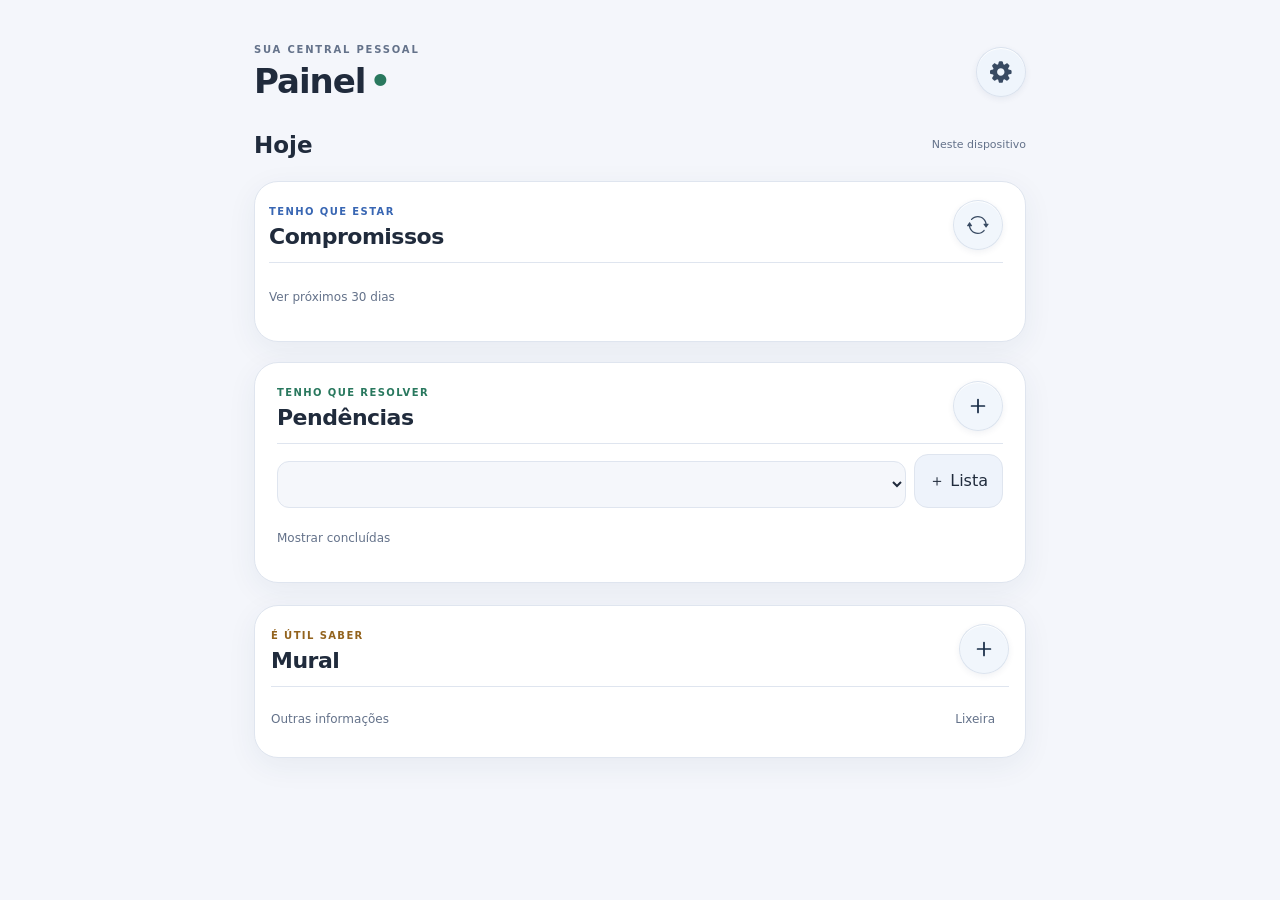
==== index.html @ d3486fe1 "Atualiza versão do Painel para correção de backup" ====
<!doctype html><html lang="pt-BR"><head><meta charset="utf-8"><meta name="viewport" content="width=device-width,initial-scale=1,viewport-fit=cover"><meta name="theme-color" content="#10131d"><meta name="apple-mobile-web-app-capable" content="yes"><link rel="manifest" href="manifest.webmanifest"><link rel="icon" href="icon.svg"><link rel="apple-touch-icon" href="icon-192.png"><link rel="stylesheet" href="style.css?v=1.1.11"><title>Painel</title><style>body.settings-open>header,body.settings-open>main{display:none!important}body.settings-open{overflow:visible!important}#config.settings-page{position:relative!important;z-index:1!important;inset:auto!important;min-height:100dvh!important;width:100%!important;overflow:visible!important;padding:calc(max(20px,env(safe-area-inset-top))) 24px max(36px,env(safe-area-inset-bottom))!important}#config .settings-page__content{width:100%!important;max-width:none!important;margin:0!important}@media(max-width:450px){#config.settings-page{padding-left:16px!important;padding-right:16px!important}}</style></head><body><header><div><small>SUA CENTRAL PESSOAL</small><h1>Painel<span>•</span></h1></div><button id="settings" class="icon-button" aria-label="Configurações"><svg xmlns="http://www.w3.org/2000/svg" xmlns:xlink="http://www.w3.org/1999/xlink" version="1.1" viewBox="0 0 21.3594 20.9609" width="24" height="24" aria-hidden="true"><g><rect height="20.9609" opacity="0" width="21.3594" x="0" y="0"/><path d="M9.53125 20.9609L11.4219 20.9609C11.9609 20.9609 12.3359 20.6484 12.4609 20.1094L12.9766 17.9297C13.3359 17.8047 13.6953 17.6641 14.0156 17.5156L15.9219 18.6953C16.375 18.9844 16.875 18.9375 17.2422 18.5625L18.5703 17.2422C18.9453 16.8672 19 16.3594 18.6953 15.8984L17.5234 14.0078C17.6719 13.6719 17.8125 13.3281 17.9219 12.9844L20.1172 12.4688C20.6562 12.3438 20.9531 11.9688 20.9531 11.4297L20.9531 9.5625C20.9531 9.03125 20.6562 8.66406 20.1172 8.53125L17.9375 8.00781C17.8125 7.63281 17.6641 7.28906 17.5391 6.98438L18.7109 5.0625C19 4.60156 18.9688 4.125 18.5859 3.74219L17.2422 2.41406C16.8594 2.0625 16.3984 1.98438 15.9453 2.27344L14.0156 3.46875C13.7031 3.3125 13.3516 3.17969 12.9766 3.05469L12.4609 0.851562C12.3359 0.3125 11.9609 0 11.4219 0L9.53125 0C8.99219 0 8.61719 0.3125 8.49219 0.851562L7.97656 3.03906C7.61719 3.16406 7.25781 3.29688 6.92969 3.46094L5.00781 2.27344C4.55469 1.98438 4.07812 2.04688 3.71094 2.41406L2.36719 3.74219C1.98438 4.125 1.95312 4.60156 2.24219 5.0625L3.41406 6.98438C3.28906 7.28906 3.14062 7.63281 3.01562 8.00781L0.835938 8.53125C0.304688 8.66406 0 9.03125 0 9.5625L0 11.4297C0 11.9688 0.304688 12.3438 0.835938 12.4688L3.03125 12.9844C3.14062 13.3281 3.28125 13.6719 3.42969 14.0078L2.25781 15.8984C1.95312 16.3594 2.00781 16.8672 2.38281 17.2422L3.71094 18.5625C4.07812 18.9375 4.57812 18.9844 5.03125 18.6953L6.9375 17.5156C7.26562 17.6641 7.61719 17.8047 7.97656 17.9297L8.49219 20.1094C8.61719 20.6484 8.99219 20.9609 9.53125 20.9609ZM10.4766 14.0625C8.5 14.0625 6.89062 12.4531 6.89062 10.4766C6.89062 8.5 8.5 6.89062 10.4766 6.89062C12.4531 6.89062 14.0625 8.5 14.0625 10.4766C14.0625 12.4531 12.4531 14.0625 10.4766 14.0625Z" fill="currentColor" fill-opacity="0.85"/></g></svg></button></header><main><div class="heading"><div><h2>Hoje</h2><p id="date"></p></div><span id="status" role="status">Neste dispositivo</span></div><section class="agenda"><div class="sectionhead"><div><small>TENHO QUE ESTAR</small><h2>Compromissos</h2></div><button id="refresh" class="icon-button" aria-label="Atualizar compromissos"><svg xmlns="http://www.w3.org/2000/svg" xmlns:xlink="http://www.w3.org/1999/xlink" version="1.1" viewBox="0 0 24.861 20.3672" width="24" height="24" aria-hidden="true"><g><rect height="20.3672" opacity="0" width="24.861" x="0" y="0"/><path d="M23.8133 8.76562L19.2664 8.76562C18.6336 8.76562 18.4539 9.20312 18.8133 9.70312L21.032 12.8672C21.3211 13.2891 21.7508 13.2969 22.0477 12.8672L24.2664 9.71094C24.6258 9.20312 24.4539 8.76562 23.8133 8.76562ZM12.2274 1.46094C17.0477 1.46094 20.9461 5.35938 20.9461 10.1797C20.9461 10.5703 21.2742 10.8984 21.6805 10.8984C22.0711 10.8984 22.3914 10.5781 22.3992 10.1875C22.3914 4.55469 17.8445 0 12.2274 0C9.23517 0 6.50079 1.30469 4.63361 3.41406C4.28204 3.79688 4.39923 4.29688 4.71954 4.52344C5.00079 4.73438 5.37579 4.74219 5.72736 4.36719C7.33673 2.5625 9.66486 1.46094 12.2274 1.46094ZM0.641418 11.5859L5.18829 11.5859C5.82111 11.5859 5.99298 11.1484 5.64142 10.6484L3.42267 7.48438C3.13361 7.07031 2.70392 7.0625 2.40704 7.48438L0.188293 10.6406C-0.178895 11.1484 0.000792585 11.5859 0.641418 11.5859ZM12.2274 18.8984C7.40704 18.8984 3.50861 15 3.50861 10.1797C3.50861 9.78125 3.18048 9.45312 2.77423 9.45312C2.38361 9.45312 2.06329 9.77344 2.05548 10.1719C2.06329 15.8047 6.61017 20.3516 12.2274 20.3516C15.2195 20.3516 17.9539 19.0469 19.8211 16.9453C20.1727 16.5547 20.0555 16.0625 19.7352 15.8281C19.4539 15.625 19.0789 15.6094 18.7274 15.9922C17.118 17.7891 14.7899 18.8984 12.2274 18.8984Z" fill="currentColor" fill-opacity="0.85"/></g></svg></button></div><div id="events"></div><p id="agendaage" class="hint"></p><button id="upcoming" class="textbutton">Ver próximos 30 dias</button></section><section class="tasks"><div class="sectionhead"><div><small>TENHO QUE RESOLVER</small><h2>Pendências</h2></div><button id="newtask" class="icon-button" aria-label="Nova pendência"><svg viewBox="0 0 24 24" aria-hidden="true"><path d="M12 5v14M5 12h14" fill="none" stroke="currentColor" stroke-width="1.9" stroke-linecap="round"/></svg></button></div><div class="listbar"><select id="listfilter" aria-label="Lista de pendências"></select><button id="newlist">＋ Lista</button></div><div id="tasks"></div><button id="completed" class="textbutton">Mostrar concluídas</button></section><section class="board"><div class="sectionhead"><div><small>É ÚTIL SABER</small><h2>Mural</h2></div><button id="newnote" class="icon-button" aria-label="Nova informação"><svg viewBox="0 0 24 24" aria-hidden="true"><path d="M12 5v14M5 12h14" fill="none" stroke="currentColor" stroke-width="1.9" stroke-linecap="round"/></svg></button></div><div id="notes"></div><div class="boardfooter"><button id="hidden" class="textbutton">Outras informações</button><button id="trash" class="textbutton">Lixeira</button></div></section></main><dialog id="editor"><form id="form"><div class="dialoghead"><h2 id="formtitle"></h2><button type="button" data-close class="dialog-close" aria-label="Fechar"><svg xmlns="http://www.w3.org/2000/svg" xmlns:xlink="http://www.w3.org/1999/xlink" version="1.1" viewBox="0 0 20.7578 20.3672" width="24" height="24" aria-hidden="true"><g><rect height="20.3672" opacity="0" width="20.7578" x="0" y="0"/><path d="M10.1719 20.3516C15.7891 20.3516 20.3516 15.7969 20.3516 10.1797C20.3516 4.5625 15.7891 0 10.1719 0C4.55469 0 0 4.5625 0 10.1797C0 15.7969 4.55469 20.3516 10.1719 20.3516ZM10.1719 18.8984C5.35156 18.8984 1.45312 15 1.45312 10.1797C1.45312 5.35938 5.35156 1.46094 10.1719 1.46094C14.9922 1.46094 18.8906 5.35938 18.8906 10.1797C18.8906 15 14.9922 18.8984 10.1719 18.8984Z" fill="currentColor" fill-opacity="0.85"/><path d="M7.1875 14.1562L14.1406 7.19531C14.2812 7.0625 14.3594 6.89062 14.3594 6.70312C14.3594 6.3125 14.0469 6.01562 13.6562 6.01562C13.4688 6.01562 13.3047 6.08594 13.1719 6.22656L6.19531 13.1797C6.05469 13.3203 5.98438 13.4766 5.98438 13.6797C5.98438 14.0625 6.28906 14.375 6.67969 14.375C6.88281 14.375 7.04688 14.2969 7.1875 14.1562ZM13.1562 14.1562C13.2891 14.2969 13.4531 14.375 13.6562 14.375C14.0469 14.375 14.3594 14.0625 14.3594 13.6797C14.3594 13.4766 14.2812 13.3203 14.1406 13.1797L7.17188 6.22656C7.03125 6.08594 6.875 6.01562 6.67969 6.01562C6.28906 6.01562 5.98438 6.3125 5.98438 6.70312C5.98438 6.89062 6.05469 7.0625 6.19531 7.19531Z" fill="currentColor" fill-opacity="0.85"/></g></svg></button></div><input type="hidden" name="id"><input type="hidden" name="kind"><label>Título<input name="title" required maxlength="200" placeholder="O que você quer guardar?"></label><label>Descrição opcional<textarea name="description" rows="2" maxlength="4000"></textarea></label><div id="taskfields"><label>Lista<select name="listId"></select></label><label>Prazo real <span>— opcional</span><input name="dueDate" type="date"></label><label>Horário do prazo <span>— opcional</span><input name="dueTime" type="time"></label><label>Avisos prévios (minutos antes, separados por vírgula)<input name="before" placeholder="Ex.: 30, 120"></label><p class="hint">Sem prazo, continua aberta até você resolver. Sem horário, o prazo é apenas uma data.</p></div><div id="notefields"><label>Validade<select name="preset"><option value="today">Hoje</option><option value="tomorrow">Até amanhã</option><option value="week">Esta semana</option><option value="custom">Intervalo personalizado</option><option value="permanent">Permanente</option></select></label><div id="range"><label>Início<input name="starts" type="datetime-local"></label><label>Fim<input name="ends" type="datetime-local"></label></div><label class="inline"><input name="highlight" type="checkbox"> Destaque visual</label><label>Repetir<select name="repeat"><option value="none">Não repetir</option><option value="daily">Todos os dias</option><option value="weekly">Dias da semana</option></select></label><div id="weekdays" class="days"></div><label>Horários de aviso <span>— opcionais</span><input name="times" placeholder="12:00, 15:00, 18:00, 20:00"></label><p class="hint">São oportunidades de ver esta informação. Ignorar não cria obrigação.</p></div><button id="deletetask" type="button" hidden>Descartar pendência</button><p id="formerror" role="alert"></p><button class="primary" type="submit">Salvar</button></form></dialog><section id="config" class="settings-page" hidden aria-hidden="true"><div class="settings-page__content"><div class="settings-page__topbar"><button id="settingsback" class="glass-back" type="button" aria-label="Voltar à tela inicial"><svg viewBox="0 0 12.5938 17.0547" width="13" height="17" aria-hidden="true"><path d="M0 8.52344C0 8.74219 0.0859375 8.92969 0.25 9.09375L8.28125 16.8203C8.42969 16.9609 8.61719 17.0469 8.83594 17.0469C9.27344 17.0469 9.61719 16.7109 9.61719 16.2656C9.61719 16.0469 9.53125 15.8594 9.39062 15.7188L1.90625 8.52344L9.39062 1.32031C9.53125 1.17969 9.61719 0.984375 9.61719 0.773438C9.61719 0.328125 9.27344 0 8.83594 0C8.61719 0 8.42969 0.078125 8.28125 0.226562L0.25 7.95312C0.0859375 8.10938 0 8.29688 0 8.52344Z" fill="currentColor" fill-opacity=".85"/></svg></button><h1>Ajustes</h1></div><h2 class="settings-section-title">Aparência</h2><article class="settings-card settings-card--theme"><div class="settings-row__intro"><span class="settings-icon is-blue"><svg viewBox="0 0 24 24" aria-hidden="true"><path d="M12 3.5a8.5 8.5 0 1 0 0 17h1.1a1.8 1.8 0 0 0 1.7-2.4l-.15-.45a1.8 1.8 0 0 1 1.7-2.4H18A4.5 4.5 0 0 0 18 6.5 8.4 8.4 0 0 0 12 3.5Z" fill="none" stroke="currentColor" stroke-width="1.8"/><circle cx="7.7" cy="11.2" r="1" fill="currentColor"/><circle cx="11.4" cy="7.8" r="1" fill="currentColor"/><circle cx="15.6" cy="9.6" r="1" fill="currentColor"/></svg></span><div><h3>Tema</h3></div></div><div id="themePicker" class="theme-picker" role="radiogroup" aria-label="Tema"><div class="theme-picker__bubble" aria-hidden="true"></div><button type="button" class="theme-option" role="radio" aria-label="Claro" data-theme-choice="light"><svg viewBox="0 0 24 24" aria-hidden="true"><circle cx="12" cy="12" r="7.25" fill="none" stroke="currentColor" stroke-width="2.5"/></svg><span>Claro</span></button><button type="button" class="theme-option" role="radio" aria-label="Sistema" data-theme-choice="system"><svg viewBox="0 0 24 24" aria-hidden="true"><circle cx="12" cy="12" r="7.25" fill="currentColor" opacity=".25"/><path d="M6.6 17.4 17.4 6.6" fill="none" stroke="currentColor" stroke-width="2.5" stroke-linecap="round"/></svg><span>Sistema</span></button><button type="button" class="theme-option" role="radio" aria-label="Escuro" data-theme-choice="dark"><svg viewBox="0 0 24 24" aria-hidden="true"><circle cx="12" cy="12" r="7.25" fill="currentColor"/></svg><span>Escuro</span></button></div></article>
<h2 class="settings-section-title">Sincronização</h2><article class="settings-card"><div class="settings-row__intro"><span class="settings-icon is-cyan"><svg viewBox="0 0 24 24" aria-hidden="true"><path d="M7.5 18.5h9a4 4 0 0 0 .7-7.94A5.65 5.65 0 0 0 6.4 9.5 4.5 4.5 0 0 0 7.5 18.5Z" fill="none" stroke="currentColor" stroke-width="1.9" stroke-linejoin="round"/><path d="M12 9v6m0-6-2.3 2.3M12 9l2.3 2.3" fill="none" stroke="currentColor" stroke-width="1.9" stroke-linecap="round" stroke-linejoin="round"/></svg></span><div><h3>Conta e dados</h3><p id="connection">Não configurado: dados apenas neste dispositivo.</p></div></div><div class="settings-fields"><label>URL do projeto Supabase<input id="server" type="url" placeholder="https://seu-projeto.supabase.co"></label><label>E-mail<input id="email" type="email" autocomplete="email"></label><label>Senha<input id="password" type="password" autocomplete="current-password"></label><button id="login" class="primary">Entrar</button><button id="logout" class="secondary-action">Sair</button></div></article><article class="settings-card settings-card--group"><button id="connectgoogle" class="settings-row" type="button"><span class="settings-icon is-blue"><svg viewBox="0 0 24 24" aria-hidden="true"><rect x="4" y="5.5" width="16" height="14" rx="3" fill="none" stroke="currentColor" stroke-width="1.9"/><path d="M8 3.8v3.4M16 3.8v3.4M4 10h16" fill="none" stroke="currentColor" stroke-width="1.9" stroke-linecap="round"/></svg></span><span class="settings-row__body"><strong>Google Agenda</strong><small id="googleaccounts">Nenhuma conta conectada.</small></span><span class="settings-chevron">›</span></button><button id="push" class="settings-row" type="button"><span class="settings-icon is-gold"><svg viewBox="0 0 24 24" aria-hidden="true"><path d="M18 16.5H6l1.35-1.9V10a4.65 4.65 0 0 1 9.3 0v4.6L18 16.5Z" fill="none" stroke="currentColor" stroke-width="1.9" stroke-linejoin="round"/><path d="M10 19a2.2 2.2 0 0 0 4 0" fill="none" stroke="currentColor" stroke-width="1.9" stroke-linecap="round"/></svg></span><span class="settings-row__body"><strong>Notificações</strong><small>Avisos neste dispositivo</small></span><span class="settings-chevron">›</span></button><button id="disablepush" class="settings-row settings-row--subtle" type="button"><span class="settings-row__spacer"></span><span class="settings-row__body"><strong>Desativar notificações</strong><small>Remove os avisos deste dispositivo</small></span><span class="settings-chevron">›</span></button></article>
<h2 class="settings-section-title">Dados e atualização</h2><article class="settings-card settings-card--update"><div class="settings-row__intro"><span class="settings-icon is-green"><svg viewBox="0 0 24 24" aria-hidden="true"><path d="M18.4 8.3A7 7 0 0 0 6 7.1M5.6 5.2v3.4H9M5.6 15.7A7 7 0 0 0 18 16.9m.4 1.9v-3.4H15" fill="none" stroke="currentColor" stroke-width="2" stroke-linecap="round" stroke-linejoin="round"/></svg></span><div><h3>Atualizar aplicativo</h3><p>Busca a versão mais recente sem apagar seus dados.</p></div></div><button id="forceupdate" class="update-now" type="button"><svg viewBox="0 0 24 24" aria-hidden="true"><path d="M18.4 8.3A7 7 0 0 0 6 7.1M5.6 5.2v3.4H9M5.6 15.7A7 7 0 0 0 18 16.9m.4 1.9v-3.4H15" fill="none" stroke="currentColor" stroke-width="2" stroke-linecap="round" stroke-linejoin="round"/></svg><span>Buscar agora</span></button></article><article class="settings-card settings-card--group"><button id="export" class="settings-row" type="button"><span class="settings-icon is-purple"><svg viewBox="0 0 24 24" aria-hidden="true"><path d="M6.5 10.5v7a3 3 0 0 0 3 3h5a3 3 0 0 0 3-3v-7M12 3.5v11m0-11L8.7 6.8M12 3.5l3.3 3.3" fill="none" stroke="currentColor" stroke-width="1.9" stroke-linecap="round" stroke-linejoin="round"/></svg></span><span class="settings-row__body"><strong>Exportar dados</strong><small>Cria um backup JSON dos seus dados</small></span><span class="settings-chevron">›</span></button><label class="settings-row settings-row--label"><span class="settings-icon is-purple"><svg viewBox="0 0 24 24" aria-hidden="true"><path d="M6.5 13.5v4a3 3 0 0 0 3 3h5a3 3 0 0 0 3-3v-4M12 3.5v11m0 0 3.3-3.3M12 14.5l-3.3-3.3" fill="none" stroke="currentColor" stroke-width="1.9" stroke-linecap="round" stroke-linejoin="round"/></svg></span><span class="settings-row__body"><strong>Importar dados</strong><small>Restaura um backup do Painel</small></span><span class="settings-chevron">›</span><input id="import" type="file" accept="application/json,.json"></label></article>
<h2 class="settings-section-title">Dados fictícios</h2><article class="settings-card settings-card--demo"><div class="settings-row__intro"><span class="settings-icon is-pink"><svg viewBox="0 0 24 24" aria-hidden="true"><path d="m12 3 1.25 4.75L18 9l-4.75 1.25L12 15l-1.25-4.75L6 9l4.75-1.25L12 3Zm6.2 11.5.7 2.7 2.7.7-2.7.7-.7 2.7-.7-2.7-2.7-.7 2.7-.7.7-2.7Z" fill="currentColor"/></svg></span><div><h3>Exemplos visuais</h3><p>Não geram notificações, não são sincronizados nem alteram seus dados reais.</p></div></div><div class="settings-demo-actions"><button id="adddemo" type="button">Adicionar exemplos</button><button id="removedemo" type="button">Remover exemplos</button></div></article><p id="configmessage" role="status" class="settings-message"></p></div></section><dialog id="collection"><div class="dialoghead"><h2 id="collectiontitle"></h2><button data-close class="dialog-close" aria-label="Fechar"><svg xmlns="http://www.w3.org/2000/svg" xmlns:xlink="http://www.w3.org/1999/xlink" version="1.1" viewBox="0 0 20.7578 20.3672" width="24" height="24" aria-hidden="true"><g><rect height="20.3672" opacity="0" width="20.7578" x="0" y="0"/><path d="M10.1719 20.3516C15.7891 20.3516 20.3516 15.7969 20.3516 10.1797C20.3516 4.5625 15.7891 0 10.1719 0C4.55469 0 0 4.5625 0 10.1797C0 15.7969 4.55469 20.3516 10.1719 20.3516ZM10.1719 18.8984C5.35156 18.8984 1.45312 15 1.45312 10.1797C1.45312 5.35938 5.35156 1.46094 10.1719 1.46094C14.9922 1.46094 18.8906 5.35938 18.8906 10.1797C18.8906 15 14.9922 18.8984 10.1719 18.8984Z" fill="currentColor" fill-opacity="0.85"/><path d="M7.1875 14.1562L14.1406 7.19531C14.2812 7.0625 14.3594 6.89062 14.3594 6.70312C14.3594 6.3125 14.0469 6.01562 13.6562 6.01562C13.4688 6.01562 13.3047 6.08594 13.1719 6.22656L6.19531 13.1797C6.05469 13.3203 5.98438 13.4766 5.98438 13.6797C5.98438 14.0625 6.28906 14.375 6.67969 14.375C6.88281 14.375 7.04688 14.2969 7.1875 14.1562ZM13.1562 14.1562C13.2891 14.2969 13.4531 14.375 13.6562 14.375C14.0469 14.375 14.3594 14.0625 14.3594 13.6797C14.3594 13.4766 14.2812 13.3203 14.1406 13.1797L7.17188 6.22656C7.03125 6.08594 6.875 6.01562 6.67969 6.01562C6.28906 6.01562 5.98438 6.3125 5.98438 6.70312C5.98438 6.89062 6.05469 7.0625 6.19531 7.19531Z" fill="currentColor" fill-opacity="0.85"/></g></svg></button></div><div id="collectionitems"></div></dialog><div id="toast" role="status"></div><script type="module" src="app.js?v=1.1.11"></script></body></html>
---- style.css ----
:root{color-scheme:dark;--bg:#10131d;--panel:#191e2b;--text:#eef1f8;--muted:#9aa6bd;--blue:#8eb6ff;--green:#96d9bd;--gold:#e9c689}*{box-sizing:border-box}body{margin:0;background:radial-gradient(ellipse at 100% 0,#1d2a44 0,transparent 50%),var(--bg);color:var(--text);font:16px system-ui,-apple-system,sans-serif;min-height:100vh}header,main{max-width:820px;margin:auto;padding:24px}header{display:flex;justify-content:space-between;align-items:center;padding-top:max(24px,env(safe-area-inset-top))}h1{font-size:34px;letter-spacing:-1px;margin:4px 0}h1 span{color:var(--green);margin-left:4px}h2{font-size:23px;margin:5px 0}h3{margin-top:26px}small{font-size:10px;letter-spacing:1.8px;font-weight:650;color:var(--muted)}p{line-height:1.5}button,input,select,textarea{font:inherit}button{border:1px solid #ffffff18;background:#ffffff08;color:inherit;border-radius:14px;padding:10px 14px;cursor:pointer;min-height:44px}button:disabled{opacity:.45;cursor:default}button:hover{background:#ffffff12}button:focus-visible,input:focus-visible,select:focus-visible,textarea:focus-visible{outline:2px solid var(--blue);outline-offset:3px}.heading,.sectionhead,.dialoghead{display:flex;align-items:center;justify-content:space-between;gap:12px}.heading{margin-bottom:28px}.heading p{margin:4px 0;color:var(--muted);font-size:14px}#status{font-size:11px;color:var(--muted);max-width:140px;text-align:right}section{margin-bottom:36px}.sectionhead{margin-bottom:15px}.agenda{border-left:2px solid var(--blue);padding-left:18px}.agenda small{color:var(--blue)}.event{display:grid;grid-template-columns:60px 1fr;gap:14px;padding:14px 0;border-bottom:1px solid #ffffff0b}.event time{color:var(--blue);font-weight:650}.event p,.task p{margin:4px 0;color:var(--muted);font-size:12px}.empty{color:var(--muted);padding:18px 0;font-size:14px}.empty strong{color:var(--text);display:block;font-weight:500;margin-bottom:5px}.tasks small{color:var(--green)}.listbar{display:flex;gap:8px;margin-bottom:8px}.listbar select{flex:1}.task{display:flex;align-items:flex-start;gap:12px;padding:14px 0;border-bottom:1px solid #ffffff0b}.task .check{border:1px solid var(--green);border-radius:50%;min-width:26px;min-height:26px;width:26px;height:26px;padding:0;margin-top:2px}.task .content{flex:1}.task.done .title{text-decoration:line-through;color:var(--muted)}.edit{padding:4px 10px;border:0;color:var(--muted)}.board{background:linear-gradient(135deg,#222738,#1a2130);border:1px solid #ffffff12;border-radius:24px;padding:20px}.board small{color:var(--gold)}.note{border-bottom:1px solid #ffffff12;padding:17px 0}.note:last-child{border:0}.note h3{font-size:17px;font-weight:550;margin:0 0 7px}.note p{font-size:14px;color:#bbc4d6;margin:0;white-space:pre-wrap}.note.highlight{border-left:3px solid var(--gold);padding-left:12px}.actions{display:flex;flex-wrap:wrap;gap:5px;margin-top:10px}.actions button{font-size:12px;padding:6px 9px;min-height:36px;color:var(--muted)}.boardfooter{display:flex;justify-content:space-between;gap:10px}.textbutton{border:0;background:none;font-size:12px;color:var(--muted);padding-left:0}footer{text-align:center;font-size:12px;color:var(--muted);padding:12px 0 max(28px,env(safe-area-inset-bottom))}dialog{background:var(--panel);color:var(--text);border:1px solid #ffffff20;border-radius:24px;width:calc(100% - 24px);max-width:500px;max-height:90dvh;padding:22px;overflow:auto}dialog::backdrop{background:#050813cc;backdrop-filter:blur(5px)}label{display:block;font-size:13px;color:var(--muted);margin:17px 0 9px}label span{font-size:11px}input,select,textarea{display:block;width:100%;margin-top:7px;border:1px solid #ffffff20;border-radius:12px;background:#101521;color:var(--text);padding:12px;min-height:44px;font-size:16px}textarea{resize:vertical}.inline{display:flex;align-items:center;gap:10px}.inline input{width:20px;min-height:20px;margin:0}.hint{font-size:12px;color:var(--muted)}.primary{background:#9cbcff;color:#10203b;font-weight:650;width:100%;margin-top:14px}.days{display:flex;gap:6px;flex-wrap:wrap}.days label{margin:0;display:flex;align-items:center;gap:3px}.days input{width:18px;min-height:18px}.days span{font-size:12px}#toast{position:fixed;bottom:max(25px,env(safe-area-inset-bottom));left:50%;transform:translateX(-50%);background:#dce6ff;color:#132342;padding:12px 20px;border-radius:16px;display:none;max-width:90%;z-index:5}#formerror{color:#ffc8ba;font-size:13px}[hidden]{display:none!important}@media(min-width:700px){main{padding-top:5px}.board{padding:26px}header{padding-top:38px}}
/* Cartões delimitados e temas. */
:root,[data-theme=light]{color-scheme:light;--bg:#f4f6fb;--panel:#ffffff;--text:#202b3c;--muted:#64728a;--blue:#3866b3;--green:#29785e;--gold:#93631d;--line:#dfe5ef;--control:#f5f7fb;--soft:#eef3fb;--shadow:0 8px 30px #263b6010}
[data-theme=dark]{color-scheme:dark;--bg:#10131d;--panel:#191e2b;--text:#eef1f8;--muted:#9aa6bd;--blue:#8eb6ff;--green:#96d9bd;--gold:#e9c689;--line:#ffffff18;--control:#111725;--soft:#ffffff06;--shadow:0 8px 30px #00000020}
body{background:var(--bg);color:var(--text)}header{padding-bottom:16px}main{padding-top:8px}.heading{margin-bottom:22px}section,.agenda,.board{border:1px solid var(--line);border-radius:24px;background:var(--panel);padding:22px;margin-bottom:20px;box-shadow:var(--shadow)}.sectionhead{align-items:flex-start;margin-bottom:18px}.sectionhead h2{font-size:22px;letter-spacing:-.5px}.sectionhead small{letter-spacing:1.4px;font-size:10px}.agenda{border-left:1px solid var(--line)}.agenda .sectionhead,.tasks .sectionhead,.board .sectionhead{padding-bottom:16px;border-bottom:1px solid var(--line)}button{background:var(--soft);border-color:var(--line);color:var(--text)}button:hover{background:var(--control)}input,select,textarea{background:var(--control);color:var(--text);border-color:var(--line)}.event{border-bottom-color:var(--line);padding:16px 0}.event:last-child{border-bottom:0}.event time{background:var(--soft);border-radius:10px;padding:7px 5px;font-size:13px;height:fit-content;text-align:center}.task{border-bottom-color:var(--line);padding:16px 0}.task:last-child{border-bottom:0}.task .check{background:transparent}.task.done .check{background:var(--green);color:var(--panel)}.note{padding:17px 15px;background:var(--soft);border:1px solid var(--line);border-radius:16px;margin:12px 0}.note:last-child{border:1px solid var(--line)}.note.highlight{border-left:3px solid var(--gold);padding-left:13px}.note p{color:var(--muted)}.note h3{line-height:1.5}.textbutton{background:transparent;border:0;color:var(--muted)}.edit{background:transparent;border:0;color:var(--muted)}dialog{background:var(--panel);border-color:var(--line);box-shadow:var(--shadow)}dialog::backdrop{background:#1b253e66}.primary{background:var(--blue);color:#fff}.primary:hover{background:var(--blue);filter:brightness(1.08)}#formerror{color:#b54532}[data-theme=dark] #formerror{color:#ffc8ba}.demo-tag{display:inline-block;margin-left:8px;border-radius:6px;padding:2px 6px;font-size:10px;line-height:1.4;color:var(--muted);background:var(--control);border:1px solid var(--line);font-weight:400;vertical-align:middle}.task .check:disabled{opacity:.65;cursor:default}.empty{padding:12px 0;line-height:1.7}#adddemo,#removedemo{margin:4px 3px 4px 0}#status{line-height:1.5}footer{line-height:1.5}@media(max-width:450px){header,main{padding-left:16px;padding-right:16px}section,.agenda,.board{padding:18px;border-radius:21px}.sectionhead{gap:8px}.sectionhead button{padding:9px 11px;font-size:13px}.sectionhead h2{font-size:21px}.sectionhead small{font-size:9px;letter-spacing:1.1px}.heading h2{font-size:25px}.event{grid-template-columns:58px 1fr;gap:12px}}

/* Seletor de tema: uma escolha por vez, com a bolha seguindo o toque. */
.theme-picker{--theme-index:0;position:relative;display:grid;grid-template-columns:repeat(3,minmax(0,1fr));width:100%;min-height:64px;margin:10px 0 24px;padding:4px;border:1px solid var(--line);border-radius:999px;background:var(--control);overflow:hidden;touch-action:pan-y;user-select:none;-webkit-user-select:none}
.theme-picker__bubble{position:absolute;z-index:0;top:4px;bottom:4px;left:4px;width:calc((100% - 8px)/3);border:2px solid #77b9f4;border-radius:999px;background:#e2f1ff;box-shadow:0 3px 12px #3879b238;transform:translateX(calc(var(--theme-index) * 100%));transition:transform .24s cubic-bezier(.2,.8,.2,1),background .2s,border-color .2s}
.theme-option{position:relative;z-index:1;display:flex;align-items:center;justify-content:center;gap:8px;min-width:0;min-height:54px;padding:8px 5px;border:0;border-radius:999px;background:transparent;color:#8b8e95;font-size:16px;font-weight:700;line-height:1;white-space:nowrap;transition:color .18s,background .18s}
.theme-option:hover{background:transparent}.theme-option.is-active{color:#1684ef}.theme-option svg{width:25px;height:25px;flex:none}.theme-option:focus-visible{outline:2px solid var(--blue);outline-offset:-4px}
[data-theme=dark] .theme-picker__bubble{background:#203f63;border-color:#6aaef1;box-shadow:0 3px 14px #0008}[data-theme=dark] .theme-option{color:#a8adba}[data-theme=dark] .theme-option.is-active{color:#79baff}
@media(max-width:420px){.theme-option{gap:5px;font-size:14px}.theme-option svg{width:22px;height:22px}}

/* Ajustes como página própria, não como janela. */
.settings-page{position:fixed;z-index:20;inset:0;overflow-y:auto;background:var(--bg);color:var(--text);padding:calc(max(20px,env(safe-area-inset-top))) 24px max(36px,env(safe-area-inset-bottom));-webkit-overflow-scrolling:touch}
.settings-page__content{width:min(100%,720px);margin:0 auto}.settings-page__topbar{display:flex;align-items:center;gap:16px;min-height:50px;margin-bottom:12px}.settings-page__topbar h1{margin:0;font-size:28px;letter-spacing:-.7px}.settings-page .hint:first-of-type{margin-top:0}.settings-open{overflow:hidden}
.glass-back{display:grid;place-items:center;flex:0 0 50px;width:50px;height:50px;min-height:50px;padding:0;border-radius:50%;color:var(--text);border:1px solid rgba(42,55,76,.12);background:rgba(255,255,255,.52);box-shadow:0 5px 16px rgba(31,45,68,.10),inset 0 1px 0 rgba(255,255,255,.72);backdrop-filter:blur(12px) saturate(140%);-webkit-backdrop-filter:blur(12px) saturate(140%)}
.glass-back:hover{background:rgba(255,255,255,.72)}.glass-back svg{display:block;width:13px;height:17px}.glass-back:focus-visible{outline:2px solid var(--blue);outline-offset:3px}
[data-theme=dark] .glass-back{border-color:rgba(255,255,255,.10);background:rgba(255,255,255,.07);box-shadow:0 6px 17px rgba(0,0,0,.22),inset 0 1px 0 rgba(255,255,255,.07)}[data-theme=dark] .glass-back:hover{background:rgba(255,255,255,.12)}
@media(max-width:450px){.settings-page{padding-left:16px;padding-right:16px}.settings-page__topbar h1{font-size:27px}}

/* Cartões de ajustes — linguagem visual do Mente Beta. */
.settings-page{background:linear-gradient(145deg,#f8f9fc 0%,#f0f1f7 55%,#fafbfe 100%)}.settings-page__content{width:min(100%,640px)}.settings-version{margin:0 12px 10px;color:#73747b;font-size:14px}.settings-section-title{margin:34px 12px 13px;font-size:29px;line-height:1.1;letter-spacing:-.8px;color:#73747b}.settings-card{overflow:hidden;margin:0;border:1px solid rgba(255,255,255,.92);border-radius:34px;background:linear-gradient(135deg,rgba(255,255,255,.88),rgba(247,247,252,.78));box-shadow:0 18px 35px rgba(77,87,122,.09),inset 0 1px 0 rgba(255,255,255,.9);backdrop-filter:blur(18px);-webkit-backdrop-filter:blur(18px)}.settings-card--theme,.settings-card--demo{padding:23px}.settings-row__intro{display:flex;align-items:center;gap:18px;min-width:0}.settings-row__intro h3,.settings-row__body strong{margin:0;color:#111116;font-size:25px;line-height:1.12;letter-spacing:-.55px}.settings-row__intro p,.settings-row__body small{display:block;margin:5px 0 0;color:#74757d;font-size:16px;font-weight:600;line-height:1.36}.settings-icon{display:grid;place-items:center;flex:0 0 56px;width:56px;height:56px;border-radius:18px;background:radial-gradient(circle at 50% 35%,color-mix(in srgb,currentColor 16%,transparent),transparent 67%);filter:drop-shadow(0 7px 9px color-mix(in srgb,currentColor 19%,transparent))}.settings-icon svg{width:37px;height:37px}.settings-icon.is-blue{color:#3c88f4}.settings-icon.is-cyan{color:#1cc6df}.settings-icon.is-gold{color:#e0a939}.settings-icon.is-green{color:#50cf78}.settings-icon.is-purple{color:#8671db}.settings-icon.is-pink{color:#e17cad}.settings-card--theme .theme-picker{margin:22px 0 0}.settings-fields{padding:0 23px 23px}.settings-fields label{color:#6f7078;font-weight:650}.settings-fields input{background:rgba(255,255,255,.56);border-color:rgba(114,116,128,.15)}.secondary-action{margin-top:9px;background:rgba(255,255,255,.48)}.settings-card--group+.settings-section-title{margin-top:34px}.settings-row{position:relative;display:flex;align-items:center;width:100%;min-height:112px;gap:18px;padding:22px 21px;border:0;border-radius:0;background:transparent;text-align:left}.settings-row:hover{background:rgba(255,255,255,.34)}.settings-row+.settings-row{border-top:2px solid rgba(120,121,132,.18)}.settings-row__body{min-width:0;flex:1}.settings-row__body strong{display:block}.settings-chevron{margin-left:auto;color:#98999f;font-size:46px;font-weight:300;line-height:.5}.settings-row--subtle{min-height:90px}.settings-row__spacer{width:56px;flex:0 0 56px}.settings-row--label{cursor:pointer}.settings-row--label input{position:absolute;width:1px;height:1px;opacity:0;pointer-events:none}.settings-card--update{display:grid;grid-template-columns:minmax(0,1fr) auto;align-items:center;gap:17px;padding:25px 23px}.settings-card--update .settings-row__intro{align-items:flex-start}.update-now{display:flex;align-items:center;justify-content:center;gap:9px;min-height:58px;padding:10px 21px;border:1px solid rgba(255,255,255,.94);border-radius:999px;background:rgba(255,255,255,.77);box-shadow:0 7px 16px rgba(68,78,113,.09),inset 0 1px 0 #fff;color:#141419;font-size:17px;font-weight:750;white-space:nowrap}.update-now svg{width:27px;height:27px;color:#50cf78}.settings-demo-actions{display:flex;flex-wrap:wrap;gap:9px;margin-top:20px}.settings-demo-actions button{background:rgba(255,255,255,.63)}.settings-message{min-height:1.2em;margin:18px 12px;color:#8f3a30;font-size:14px}
[data-theme=dark] .settings-page{background:linear-gradient(145deg,#10141f,#111622 60%,#131823)}[data-theme=dark] .settings-version,[data-theme=dark] .settings-section-title{color:#a5a8b2}[data-theme=dark] .settings-card{border-color:rgba(255,255,255,.09);background:linear-gradient(135deg,rgba(32,38,53,.9),rgba(22,27,39,.85));box-shadow:0 18px 35px rgba(0,0,0,.2),inset 0 1px 0 rgba(255,255,255,.05)}[data-theme=dark] .settings-row__intro h3,[data-theme=dark] .settings-row__body strong{color:#f2f4fa}[data-theme=dark] .settings-row__intro p,[data-theme=dark] .settings-row__body small{color:#a4a9b7}[data-theme=dark] .settings-fields input{background:rgba(9,12,20,.5);border-color:rgba(255,255,255,.10)}[data-theme=dark] .secondary-action,[data-theme=dark] .update-now{border-color:rgba(255,255,255,.10);background:rgba(255,255,255,.055);color:#f1f3f8;box-shadow:0 7px 16px rgba(0,0,0,.18),inset 0 1px 0 rgba(255,255,255,.04)}[data-theme=dark] .settings-row:hover{background:rgba(255,255,255,.035)}[data-theme=dark] .settings-row+.settings-row{border-color:rgba(255,255,255,.095)}[data-theme=dark] .settings-demo-actions button{background:rgba(255,255,255,.055)}
@media(max-width:520px){.settings-section-title{font-size:27px;margin-left:8px}.settings-row__intro h3,.settings-row__body strong{font-size:22px}.settings-row__intro p,.settings-row__body small{font-size:15px}.settings-card{border-radius:29px}.settings-card--update{grid-template-columns:1fr;padding:22px}.update-now{width:100%}.settings-row{min-height:99px;padding:20px 17px;gap:12px}.settings-icon,.settings-row__spacer{flex-basis:48px;width:48px;height:48px}.settings-icon svg{width:33px;height:33px}.settings-chevron{font-size:39px}.settings-row--subtle{min-height:82px}.settings-card--theme,.settings-card--demo{padding:20px}}

/* Ajustes é uma tela do aplicativo: sem moldura flutuante ou largura máxima. */
.settings-open>header,.settings-open>main{display:none}.settings-open{overflow:visible}.settings-page{position:relative;z-index:1;inset:auto;min-height:100dvh;width:100%;overflow:visible;padding:calc(max(20px,env(safe-area-inset-top))) 24px max(36px,env(safe-area-inset-bottom))}.settings-page__content{width:100%;max-width:none;margin:0}
@media(max-width:450px){.settings-page{padding-left:16px;padding-right:16px}}

/* Ajustes: sistema visual compartilhado com o Mente Beta. */
.settings-page{--settings-bg:#f5f5f7;--settings-surface:#fff;--settings-surface-2:#f2f2f7;--settings-text:#111114;--settings-secondary:#6e6e73;--settings-tertiary:#8e8e93;--settings-separator:rgba(60,60,67,.14);--settings-shadow:0 10px 30px rgba(0,0,0,.07);--settings-thin-shadow:0 2px 12px rgba(0,0,0,.05);background:var(--settings-bg);color:var(--settings-text);padding:calc(18px + env(safe-area-inset-top)) 16px calc(44px + env(safe-area-inset-bottom));font-family:-apple-system,BlinkMacSystemFont,"SF Pro Text","Segoe UI",sans-serif}
[data-theme=dark] .settings-page{--settings-bg:#000;--settings-surface:#1c1c1e;--settings-surface-2:#2c2c2e;--settings-text:#f5f5f7;--settings-secondary:#aeaeb2;--settings-tertiary:#8e8e93;--settings-separator:rgba(84,84,88,.55);--settings-shadow:0 10px 30px rgba(0,0,0,.28);--settings-thin-shadow:0 2px 12px rgba(0,0,0,.24);background:var(--settings-bg)}
.settings-page__topbar{align-items:flex-start;gap:12px;min-height:50px;margin:0 2px 26px}.settings-page__topbar h1{margin:0;color:var(--settings-text);font-size:32px;line-height:1.02;letter-spacing:-.032em;font-weight:800}.settings-version{margin:5px 2px 0;color:var(--settings-secondary);font-size:13px;font-weight:650;letter-spacing:.01em}.glass-back{flex:0 0 50px;width:50px;height:50px;margin:0;border:1px solid rgba(60,60,67,.12);background:rgba(255,255,255,.72);box-shadow:0 2px 12px rgba(0,0,0,.05),inset 0 1px 0 rgba(255,255,255,.75);color:var(--settings-text);backdrop-filter:blur(18px);-webkit-backdrop-filter:blur(18px)}
[data-theme=dark] .glass-back{border-color:rgba(255,255,255,.10);background:rgba(44,44,46,.72);box-shadow:0 2px 12px rgba(0,0,0,.24),inset 0 1px 0 rgba(255,255,255,.04)}
.settings-section-title{margin:24px 4px 8px;color:var(--settings-secondary);font-size:14px;line-height:1.2;letter-spacing:0;font-weight:700}.settings-card{margin:0 0 24px;border:0;border-radius:22px;background:var(--settings-surface);box-shadow:var(--settings-shadow);backdrop-filter:none;-webkit-backdrop-filter:none}.settings-card--group{box-shadow:var(--settings-thin-shadow)}.settings-card--theme,.settings-card--demo{padding:15px}
.settings-row__intro{gap:10px;align-items:center}.settings-row__intro h3,.settings-row__body strong{color:var(--settings-text);font-size:15px;line-height:1.2;letter-spacing:0;font-weight:700}.settings-row__intro p,.settings-row__body small{margin-top:3px;color:var(--settings-secondary);font-size:11.5px;line-height:1.35;font-weight:400}.settings-icon{display:grid;place-items:center;flex:0 0 34px;width:34px;height:34px;border-radius:0;background:none;filter:none}.settings-icon svg{width:22px;height:22px}
.settings-card--theme .theme-picker{margin:11px 0 0}.theme-picker{min-height:44px;padding:2px;border-radius:11px;background:var(--settings-surface-2);box-shadow:none}.theme-picker__bubble{top:2px;bottom:2px;left:2px;width:calc((100% - 4px)/3);border-radius:9px}.theme-option{min-height:40px;padding:8px 6px;font-size:12px;font-weight:700}.theme-option svg{width:20px;height:20px}
.settings-fields{padding:0 15px 15px}.settings-fields label{font-size:12px;color:var(--settings-secondary)}.settings-fields input{min-height:42px;background:var(--settings-surface-2);border-color:var(--settings-separator)}
.settings-row{display:grid;grid-template-columns:34px minmax(0,1fr) 18px;gap:10px;align-items:center;min-height:0;padding:13px 14px}.settings-row+.settings-row{border-top:1px solid var(--settings-separator)}.settings-row:hover{background:transparent}.settings-row__spacer{width:34px;height:1px;flex:0 0 34px}.settings-chevron{margin:0;color:var(--settings-tertiary);font-size:24px;font-weight:300;line-height:1}.settings-row--subtle{min-height:0}
.settings-card--update{display:grid;grid-template-columns:minmax(0,1fr) auto;align-items:center;gap:12px;padding:15px}.settings-card--update .settings-row__intro{align-items:center}.update-now{min-height:44px;padding:8px 14px;gap:7px;border:0;border-radius:999px;background:var(--settings-surface-2);box-shadow:var(--settings-thin-shadow);color:var(--settings-text);font-size:14px;font-weight:700}.update-now svg{width:22px;height:22px}.settings-demo-actions{gap:8px;margin-top:11px}.settings-demo-actions button{min-height:40px;background:var(--settings-surface-2);font-size:12px}.settings-message{margin:7px 6px 0;color:var(--settings-secondary);font-size:10.5px;line-height:1.4}
[data-theme=dark] .settings-card,[data-theme=dark] .settings-card--group{border:0;background:var(--settings-surface);box-shadow:var(--settings-shadow)}[data-theme=dark] .settings-row__intro h3,[data-theme=dark] .settings-row__body strong{color:var(--settings-text)}[data-theme=dark] .settings-row__intro p,[data-theme=dark] .settings-row__body small{color:var(--settings-secondary)}[data-theme=dark] .settings-row+.settings-row{border-color:var(--settings-separator)}[data-theme=dark] .update-now,[data-theme=dark] .settings-demo-actions button{background:var(--settings-surface-2);color:var(--settings-text);box-shadow:var(--settings-thin-shadow)}
@media(max-width:520px){.settings-section-title{margin-left:4px;font-size:14px}.settings-card{border-radius:22px}.settings-row__intro h3,.settings-row__body strong{font-size:14px}.settings-row__intro p,.settings-row__body small{font-size:11.5px}.settings-row{min-height:0;padding:13px 14px;gap:10px}.settings-icon,.settings-row__spacer{width:34px;height:34px;flex-basis:34px}.settings-icon svg{width:22px;height:22px}.settings-chevron{font-size:24px}.settings-card--theme,.settings-card--demo{padding:15px}}
@media(max-width:370px){.settings-card--update{grid-template-columns:1fr}.update-now{width:100%}}


/* Refinamento de densidade e ações circulares. */
header{padding-bottom:14px}
.heading{margin-bottom:18px}
section{margin-bottom:22px}
.sectionhead{margin-bottom:10px}
.agenda{padding-left:14px}
.board{padding:16px}
footer{display:none}
.icon-button{display:grid;place-items:center;width:50px;height:50px;min-width:50px;min-height:50px;padding:0;border-radius:50%;background:rgba(238,244,252,.82);border:1px solid rgba(115,137,170,.18);box-shadow:0 2px 6px rgba(43,62,95,.07),inset 0 1px 0 rgba(255,255,255,.9);color:#172c46}
.icon-button svg{width:22px;height:22px}
[data-theme=dark] .icon-button{background:rgba(255,255,255,.09);border-color:rgba(255,255,255,.14);color:#e9eef8}
.settings-card--theme{padding:20px 23px}
.settings-card--theme .settings-row__intro{justify-content:center;text-align:center}
.settings-card--theme .settings-row__intro>span{display:none}
.settings-card--theme .settings-row__intro h3{font-size:24px}
.settings-card--theme .theme-picker{margin-top:14px}
.theme-picker{border-radius:999px}
.settings-row{min-height:96px;padding:18px 21px}
.settings-row--subtle{min-height:96px}
.settings-card--group .settings-row{min-height:96px}
.settings-card--group .settings-row__spacer{width:56px;flex-basis:56px}
.settings-card--update{padding:20px 23px}
@media(max-width:450px){header,main{padding-left:20px;padding-right:20px}}

/* Ajuste fino dos cartões solicitados. */
section,.agenda,.board{padding-top:18px}
.agenda .sectionhead,.tasks .sectionhead,.board .sectionhead{padding-bottom:8px}
@media(max-width:450px){section,.agenda,.board{padding-top:14px}}

/* Ícone de fechar padronizado nas janelas. */
.dialog-close{display:grid;place-items:center;width:50px;height:50px;min-width:50px;min-height:50px;padding:0;border-radius:18px;background:rgba(238,244,252,.82);border:1px solid rgba(115,137,170,.18);box-shadow:0 2px 6px rgba(43,62,95,.07),inset 0 1px 0 rgba(255,255,255,.9);color:#172c46}.dialog-close svg{width:24px;height:24px}[data-theme=dark] .dialog-close{background:rgba(255,255,255,.09);border-color:rgba(255,255,255,.14);color:#e9eef8}

/* O controle de fechar é somente o ícone, sem cartão ao fundo. */
.dialog-close{width:32px;height:32px;min-width:32px;min-height:32px;padding:0;border:0;border-radius:0;background:transparent;box-shadow:none;color:#172c46}.dialog-close:hover{background:transparent;opacity:.72}.dialog-close svg{width:24px;height:24px}[data-theme=dark] .dialog-close{background:transparent;border:0;color:#e9eef8}
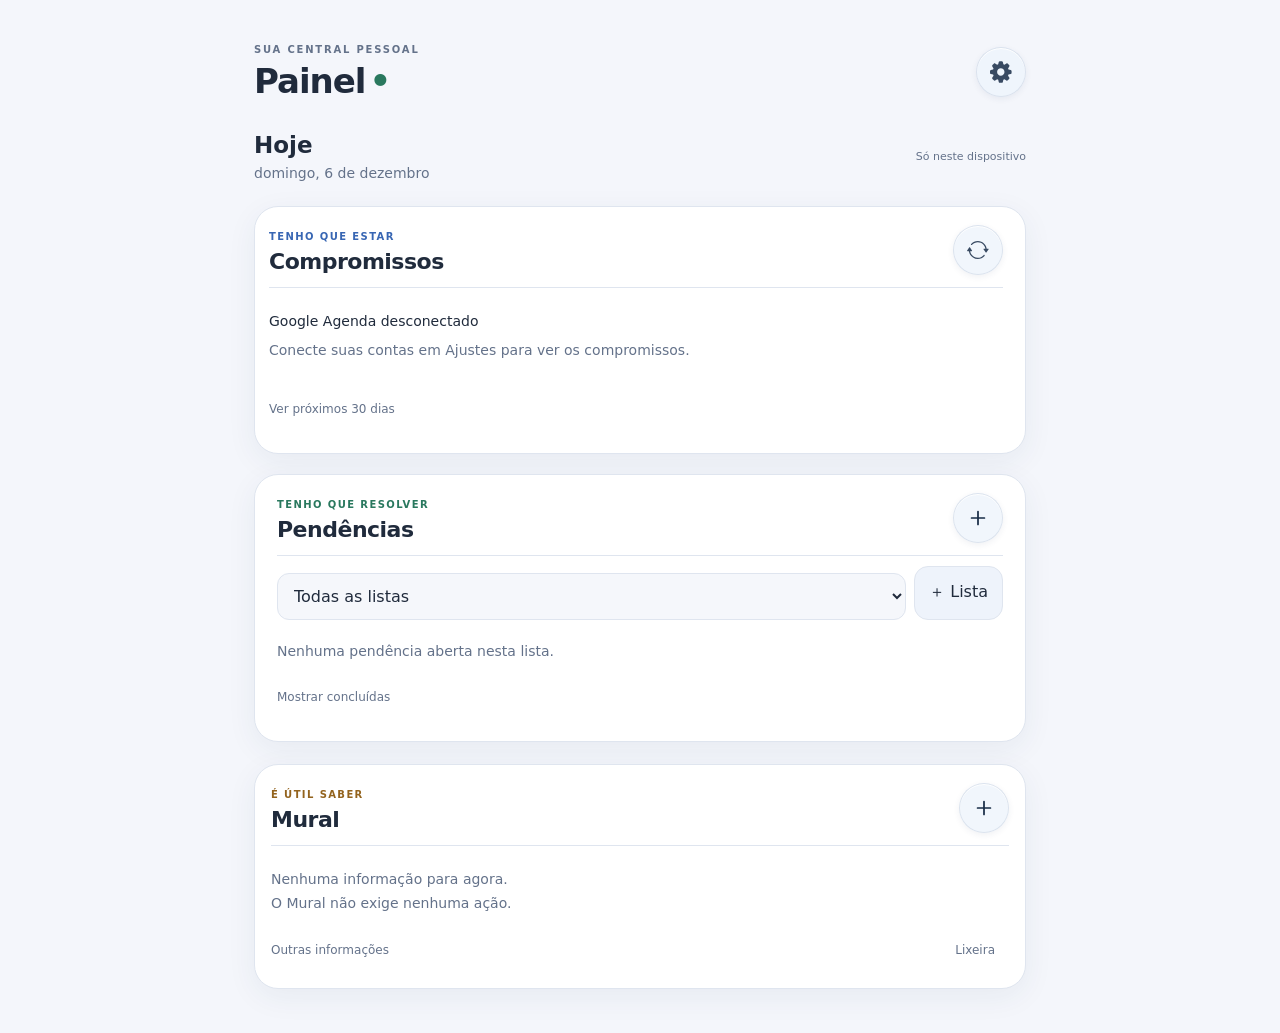
==== commit fcb0fb5f: "Atualiza versão do Painel para correção de exportação" ====
--- a/index.html
+++ b/index.html
@@ -1,4 +1,4 @@
-<!doctype html><html lang="pt-BR"><head><meta charset="utf-8"><meta name="viewport" content="width=device-width,initial-scale=1,viewport-fit=cover"><meta name="theme-color" content="#10131d"><meta name="apple-mobile-web-app-capable" content="yes"><link rel="manifest" href="manifest.webmanifest"><link rel="icon" href="icon.svg"><link rel="apple-touch-icon" href="icon-192.png"><link rel="stylesheet" href="style.css?v=1.1.11"><title>Painel</title><style>body.settings-open>header,body.settings-open>main{display:none!important}body.settings-open{overflow:visible!important}#config.settings-page{position:relative!important;z-index:1!important;inset:auto!important;min-height:100dvh!important;width:100%!important;overflow:visible!important;padding:calc(max(20px,env(safe-area-inset-top))) 24px max(36px,env(safe-area-inset-bottom))!important}#config .settings-page__content{width:100%!important;max-width:none!important;margin:0!important}@media(max-width:450px){#config.settings-page{padding-left:16px!important;padding-right:16px!important}}</style></head><body><header><div><small>SUA CENTRAL PESSOAL</small><h1>Painel<span>•</span></h1></div><button id="settings" class="icon-button" aria-label="Configurações"><svg xmlns="http://www.w3.org/2000/svg" xmlns:xlink="http://www.w3.org/1999/xlink" version="1.1" viewBox="0 0 21.3594 20.9609" width="24" height="24" aria-hidden="true"><g><rect height="20.9609" opacity="0" width="21.3594" x="0" y="0"/><path d="M9.53125 20.9609L11.4219 20.9609C11.9609 20.9609 12.3359 20.6484 12.4609 20.1094L12.9766 17.9297C13.3359 17.8047 13.6953 17.6641 14.0156 17.5156L15.9219 18.6953C16.375 18.9844 16.875 18.9375 17.2422 18.5625L18.5703 17.2422C18.9453 16.8672 19 16.3594 18.6953 15.8984L17.5234 14.0078C17.6719 13.6719 17.8125 13.3281 17.9219 12.9844L20.1172 12.4688C20.6562 12.3438 20.9531 11.9688 20.9531 11.4297L20.9531 9.5625C20.9531 9.03125 20.6562 8.66406 20.1172 8.53125L17.9375 8.00781C17.8125 7.63281 17.6641 7.28906 17.5391 6.98438L18.7109 5.0625C19 4.60156 18.9688 4.125 18.5859 3.74219L17.2422 2.41406C16.8594 2.0625 16.3984 1.98438 15.9453 2.27344L14.0156 3.46875C13.7031 3.3125 13.3516 3.17969 12.9766 3.05469L12.4609 0.851562C12.3359 0.3125 11.9609 0 11.4219 0L9.53125 0C8.99219 0 8.61719 0.3125 8.49219 0.851562L7.97656 3.03906C7.61719 3.16406 7.25781 3.29688 6.92969 3.46094L5.00781 2.27344C4.55469 1.98438 4.07812 2.04688 3.71094 2.41406L2.36719 3.74219C1.98438 4.125 1.95312 4.60156 2.24219 5.0625L3.41406 6.98438C3.28906 7.28906 3.14062 7.63281 3.01562 8.00781L0.835938 8.53125C0.304688 8.66406 0 9.03125 0 9.5625L0 11.4297C0 11.9688 0.304688 12.3438 0.835938 12.4688L3.03125 12.9844C3.14062 13.3281 3.28125 13.6719 3.42969 14.0078L2.25781 15.8984C1.95312 16.3594 2.00781 16.8672 2.38281 17.2422L3.71094 18.5625C4.07812 18.9375 4.57812 18.9844 5.03125 18.6953L6.9375 17.5156C7.26562 17.6641 7.61719 17.8047 7.97656 17.9297L8.49219 20.1094C8.61719 20.6484 8.99219 20.9609 9.53125 20.9609ZM10.4766 14.0625C8.5 14.0625 6.89062 12.4531 6.89062 10.4766C6.89062 8.5 8.5 6.89062 10.4766 6.89062C12.4531 6.89062 14.0625 8.5 14.0625 10.4766C14.0625 12.4531 12.4531 14.0625 10.4766 14.0625Z" fill="currentColor" fill-opacity="0.85"/></g></svg></button></header><main><div class="heading"><div><h2>Hoje</h2><p id="date"></p></div><span id="status" role="status">Neste dispositivo</span></div><section class="agenda"><div class="sectionhead"><div><small>TENHO QUE ESTAR</small><h2>Compromissos</h2></div><button id="refresh" class="icon-button" aria-label="Atualizar compromissos"><svg xmlns="http://www.w3.org/2000/svg" xmlns:xlink="http://www.w3.org/1999/xlink" version="1.1" viewBox="0 0 24.861 20.3672" width="24" height="24" aria-hidden="true"><g><rect height="20.3672" opacity="0" width="24.861" x="0" y="0"/><path d="M23.8133 8.76562L19.2664 8.76562C18.6336 8.76562 18.4539 9.20312 18.8133 9.70312L21.032 12.8672C21.3211 13.2891 21.7508 13.2969 22.0477 12.8672L24.2664 9.71094C24.6258 9.20312 24.4539 8.76562 23.8133 8.76562ZM12.2274 1.46094C17.0477 1.46094 20.9461 5.35938 20.9461 10.1797C20.9461 10.5703 21.2742 10.8984 21.6805 10.8984C22.0711 10.8984 22.3914 10.5781 22.3992 10.1875C22.3914 4.55469 17.8445 0 12.2274 0C9.23517 0 6.50079 1.30469 4.63361 3.41406C4.28204 3.79688 4.39923 4.29688 4.71954 4.52344C5.00079 4.73438 5.37579 4.74219 5.72736 4.36719C7.33673 2.5625 9.66486 1.46094 12.2274 1.46094ZM0.641418 11.5859L5.18829 11.5859C5.82111 11.5859 5.99298 11.1484 5.64142 10.6484L3.42267 7.48438C3.13361 7.07031 2.70392 7.0625 2.40704 7.48438L0.188293 10.6406C-0.178895 11.1484 0.000792585 11.5859 0.641418 11.5859ZM12.2274 18.8984C7.40704 18.8984 3.50861 15 3.50861 10.1797C3.50861 9.78125 3.18048 9.45312 2.77423 9.45312C2.38361 9.45312 2.06329 9.77344 2.05548 10.1719C2.06329 15.8047 6.61017 20.3516 12.2274 20.3516C15.2195 20.3516 17.9539 19.0469 19.8211 16.9453C20.1727 16.5547 20.0555 16.0625 19.7352 15.8281C19.4539 15.625 19.0789 15.6094 18.7274 15.9922C17.118 17.7891 14.7899 18.8984 12.2274 18.8984Z" fill="currentColor" fill-opacity="0.85"/></g></svg></button></div><div id="events"></div><p id="agendaage" class="hint"></p><button id="upcoming" class="textbutton">Ver próximos 30 dias</button></section><section class="tasks"><div class="sectionhead"><div><small>TENHO QUE RESOLVER</small><h2>Pendências</h2></div><button id="newtask" class="icon-button" aria-label="Nova pendência"><svg viewBox="0 0 24 24" aria-hidden="true"><path d="M12 5v14M5 12h14" fill="none" stroke="currentColor" stroke-width="1.9" stroke-linecap="round"/></svg></button></div><div class="listbar"><select id="listfilter" aria-label="Lista de pendências"></select><button id="newlist">＋ Lista</button></div><div id="tasks"></div><button id="completed" class="textbutton">Mostrar concluídas</button></section><section class="board"><div class="sectionhead"><div><small>É ÚTIL SABER</small><h2>Mural</h2></div><button id="newnote" class="icon-button" aria-label="Nova informação"><svg viewBox="0 0 24 24" aria-hidden="true"><path d="M12 5v14M5 12h14" fill="none" stroke="currentColor" stroke-width="1.9" stroke-linecap="round"/></svg></button></div><div id="notes"></div><div class="boardfooter"><button id="hidden" class="textbutton">Outras informações</button><button id="trash" class="textbutton">Lixeira</button></div></section></main><dialog id="editor"><form id="form"><div class="dialoghead"><h2 id="formtitle"></h2><button type="button" data-close class="dialog-close" aria-label="Fechar"><svg xmlns="http://www.w3.org/2000/svg" xmlns:xlink="http://www.w3.org/1999/xlink" version="1.1" viewBox="0 0 20.7578 20.3672" width="24" height="24" aria-hidden="true"><g><rect height="20.3672" opacity="0" width="20.7578" x="0" y="0"/><path d="M10.1719 20.3516C15.7891 20.3516 20.3516 15.7969 20.3516 10.1797C20.3516 4.5625 15.7891 0 10.1719 0C4.55469 0 0 4.5625 0 10.1797C0 15.7969 4.55469 20.3516 10.1719 20.3516ZM10.1719 18.8984C5.35156 18.8984 1.45312 15 1.45312 10.1797C1.45312 5.35938 5.35156 1.46094 10.1719 1.46094C14.9922 1.46094 18.8906 5.35938 18.8906 10.1797C18.8906 15 14.9922 18.8984 10.1719 18.8984Z" fill="currentColor" fill-opacity="0.85"/><path d="M7.1875 14.1562L14.1406 7.19531C14.2812 7.0625 14.3594 6.89062 14.3594 6.70312C14.3594 6.3125 14.0469 6.01562 13.6562 6.01562C13.4688 6.01562 13.3047 6.08594 13.1719 6.22656L6.19531 13.1797C6.05469 13.3203 5.98438 13.4766 5.98438 13.6797C5.98438 14.0625 6.28906 14.375 6.67969 14.375C6.88281 14.375 7.04688 14.2969 7.1875 14.1562ZM13.1562 14.1562C13.2891 14.2969 13.4531 14.375 13.6562 14.375C14.0469 14.375 14.3594 14.0625 14.3594 13.6797C14.3594 13.4766 14.2812 13.3203 14.1406 13.1797L7.17188 6.22656C7.03125 6.08594 6.875 6.01562 6.67969 6.01562C6.28906 6.01562 5.98438 6.3125 5.98438 6.70312C5.98438 6.89062 6.05469 7.0625 6.19531 7.19531Z" fill="currentColor" fill-opacity="0.85"/></g></svg></button></div><input type="hidden" name="id"><input type="hidden" name="kind"><label>Título<input name="title" required maxlength="200" placeholder="O que você quer guardar?"></label><label>Descrição opcional<textarea name="description" rows="2" maxlength="4000"></textarea></label><div id="taskfields"><label>Lista<select name="listId"></select></label><label>Prazo real <span>— opcional</span><input name="dueDate" type="date"></label><label>Horário do prazo <span>— opcional</span><input name="dueTime" type="time"></label><label>Avisos prévios (minutos antes, separados por vírgula)<input name="before" placeholder="Ex.: 30, 120"></label><p class="hint">Sem prazo, continua aberta até você resolver. Sem horário, o prazo é apenas uma data.</p></div><div id="notefields"><label>Validade<select name="preset"><option value="today">Hoje</option><option value="tomorrow">Até amanhã</option><option value="week">Esta semana</option><option value="custom">Intervalo personalizado</option><option value="permanent">Permanente</option></select></label><div id="range"><label>Início<input name="starts" type="datetime-local"></label><label>Fim<input name="ends" type="datetime-local"></label></div><label class="inline"><input name="highlight" type="checkbox"> Destaque visual</label><label>Repetir<select name="repeat"><option value="none">Não repetir</option><option value="daily">Todos os dias</option><option value="weekly">Dias da semana</option></select></label><div id="weekdays" class="days"></div><label>Horários de aviso <span>— opcionais</span><input name="times" placeholder="12:00, 15:00, 18:00, 20:00"></label><p class="hint">São oportunidades de ver esta informação. Ignorar não cria obrigação.</p></div><button id="deletetask" type="button" hidden>Descartar pendência</button><p id="formerror" role="alert"></p><button class="primary" type="submit">Salvar</button></form></dialog><section id="config" class="settings-page" hidden aria-hidden="true"><div class="settings-page__content"><div class="settings-page__topbar"><button id="settingsback" class="glass-back" type="button" aria-label="Voltar à tela inicial"><svg viewBox="0 0 12.5938 17.0547" width="13" height="17" aria-hidden="true"><path d="M0 8.52344C0 8.74219 0.0859375 8.92969 0.25 9.09375L8.28125 16.8203C8.42969 16.9609 8.61719 17.0469 8.83594 17.0469C9.27344 17.0469 9.61719 16.7109 9.61719 16.2656C9.61719 16.0469 9.53125 15.8594 9.39062 15.7188L1.90625 8.52344L9.39062 1.32031C9.53125 1.17969 9.61719 0.984375 9.61719 0.773438C9.61719 0.328125 9.27344 0 8.83594 0C8.61719 0 8.42969 0.078125 8.28125 0.226562L0.25 7.95312C0.0859375 8.10938 0 8.29688 0 8.52344Z" fill="currentColor" fill-opacity=".85"/></svg></button><h1>Ajustes</h1></div><h2 class="settings-section-title">Aparência</h2><article class="settings-card settings-card--theme"><div class="settings-row__intro"><span class="settings-icon is-blue"><svg viewBox="0 0 24 24" aria-hidden="true"><path d="M12 3.5a8.5 8.5 0 1 0 0 17h1.1a1.8 1.8 0 0 0 1.7-2.4l-.15-.45a1.8 1.8 0 0 1 1.7-2.4H18A4.5 4.5 0 0 0 18 6.5 8.4 8.4 0 0 0 12 3.5Z" fill="none" stroke="currentColor" stroke-width="1.8"/><circle cx="7.7" cy="11.2" r="1" fill="currentColor"/><circle cx="11.4" cy="7.8" r="1" fill="currentColor"/><circle cx="15.6" cy="9.6" r="1" fill="currentColor"/></svg></span><div><h3>Tema</h3></div></div><div id="themePicker" class="theme-picker" role="radiogroup" aria-label="Tema"><div class="theme-picker__bubble" aria-hidden="true"></div><button type="button" class="theme-option" role="radio" aria-label="Claro" data-theme-choice="light"><svg viewBox="0 0 24 24" aria-hidden="true"><circle cx="12" cy="12" r="7.25" fill="none" stroke="currentColor" stroke-width="2.5"/></svg><span>Claro</span></button><button type="button" class="theme-option" role="radio" aria-label="Sistema" data-theme-choice="system"><svg viewBox="0 0 24 24" aria-hidden="true"><circle cx="12" cy="12" r="7.25" fill="currentColor" opacity=".25"/><path d="M6.6 17.4 17.4 6.6" fill="none" stroke="currentColor" stroke-width="2.5" stroke-linecap="round"/></svg><span>Sistema</span></button><button type="button" class="theme-option" role="radio" aria-label="Escuro" data-theme-choice="dark"><svg viewBox="0 0 24 24" aria-hidden="true"><circle cx="12" cy="12" r="7.25" fill="currentColor"/></svg><span>Escuro</span></button></div></article>
+<!doctype html><html lang="pt-BR"><head><meta charset="utf-8"><meta name="viewport" content="width=device-width,initial-scale=1,viewport-fit=cover"><meta name="theme-color" content="#10131d"><meta name="apple-mobile-web-app-capable" content="yes"><link rel="manifest" href="manifest.webmanifest"><link rel="icon" href="icon.svg"><link rel="apple-touch-icon" href="icon-192.png"><link rel="stylesheet" href="style.css?v=1.1.12"><title>Painel</title><style>body.settings-open>header,body.settings-open>main{display:none!important}body.settings-open{overflow:visible!important}#config.settings-page{position:relative!important;z-index:1!important;inset:auto!important;min-height:100dvh!important;width:100%!important;overflow:visible!important;padding:calc(max(20px,env(safe-area-inset-top))) 24px max(36px,env(safe-area-inset-bottom))!important}#config .settings-page__content{width:100%!important;max-width:none!important;margin:0!important}@media(max-width:450px){#config.settings-page{padding-left:16px!important;padding-right:16px!important}}</style></head><body><header><div><small>SUA CENTRAL PESSOAL</small><h1>Painel<span>•</span></h1></div><button id="settings" class="icon-button" aria-label="Configurações"><svg xmlns="http://www.w3.org/2000/svg" xmlns:xlink="http://www.w3.org/1999/xlink" version="1.1" viewBox="0 0 21.3594 20.9609" width="24" height="24" aria-hidden="true"><g><rect height="20.9609" opacity="0" width="21.3594" x="0" y="0"/><path d="M9.53125 20.9609L11.4219 20.9609C11.9609 20.9609 12.3359 20.6484 12.4609 20.1094L12.9766 17.9297C13.3359 17.8047 13.6953 17.6641 14.0156 17.5156L15.9219 18.6953C16.375 18.9844 16.875 18.9375 17.2422 18.5625L18.5703 17.2422C18.9453 16.8672 19 16.3594 18.6953 15.8984L17.5234 14.0078C17.6719 13.6719 17.8125 13.3281 17.9219 12.9844L20.1172 12.4688C20.6562 12.3438 20.9531 11.9688 20.9531 11.4297L20.9531 9.5625C20.9531 9.03125 20.6562 8.66406 20.1172 8.53125L17.9375 8.00781C17.8125 7.63281 17.6641 7.28906 17.5391 6.98438L18.7109 5.0625C19 4.60156 18.9688 4.125 18.5859 3.74219L17.2422 2.41406C16.8594 2.0625 16.3984 1.98438 15.9453 2.27344L14.0156 3.46875C13.7031 3.3125 13.3516 3.17969 12.9766 3.05469L12.4609 0.851562C12.3359 0.3125 11.9609 0 11.4219 0L9.53125 0C8.99219 0 8.61719 0.3125 8.49219 0.851562L7.97656 3.03906C7.61719 3.16406 7.25781 3.29688 6.92969 3.46094L5.00781 2.27344C4.55469 1.98438 4.07812 2.04688 3.71094 2.41406L2.36719 3.74219C1.98438 4.125 1.95312 4.60156 2.24219 5.0625L3.41406 6.98438C3.28906 7.28906 3.14062 7.63281 3.01562 8.00781L0.835938 8.53125C0.304688 8.66406 0 9.03125 0 9.5625L0 11.4297C0 11.9688 0.304688 12.3438 0.835938 12.4688L3.03125 12.9844C3.14062 13.3281 3.28125 13.6719 3.42969 14.0078L2.25781 15.8984C1.95312 16.3594 2.00781 16.8672 2.38281 17.2422L3.71094 18.5625C4.07812 18.9375 4.57812 18.9844 5.03125 18.6953L6.9375 17.5156C7.26562 17.6641 7.61719 17.8047 7.97656 17.9297L8.49219 20.1094C8.61719 20.6484 8.99219 20.9609 9.53125 20.9609ZM10.4766 14.0625C8.5 14.0625 6.89062 12.4531 6.89062 10.4766C6.89062 8.5 8.5 6.89062 10.4766 6.89062C12.4531 6.89062 14.0625 8.5 14.0625 10.4766C14.0625 12.4531 12.4531 14.0625 10.4766 14.0625Z" fill="currentColor" fill-opacity="0.85"/></g></svg></button></header><main><div class="heading"><div><h2>Hoje</h2><p id="date"></p></div><span id="status" role="status">Neste dispositivo</span></div><section class="agenda"><div class="sectionhead"><div><small>TENHO QUE ESTAR</small><h2>Compromissos</h2></div><button id="refresh" class="icon-button" aria-label="Atualizar compromissos"><svg xmlns="http://www.w3.org/2000/svg" xmlns:xlink="http://www.w3.org/1999/xlink" version="1.1" viewBox="0 0 24.861 20.3672" width="24" height="24" aria-hidden="true"><g><rect height="20.3672" opacity="0" width="24.861" x="0" y="0"/><path d="M23.8133 8.76562L19.2664 8.76562C18.6336 8.76562 18.4539 9.20312 18.8133 9.70312L21.032 12.8672C21.3211 13.2891 21.7508 13.2969 22.0477 12.8672L24.2664 9.71094C24.6258 9.20312 24.4539 8.76562 23.8133 8.76562ZM12.2274 1.46094C17.0477 1.46094 20.9461 5.35938 20.9461 10.1797C20.9461 10.5703 21.2742 10.8984 21.6805 10.8984C22.0711 10.8984 22.3914 10.5781 22.3992 10.1875C22.3914 4.55469 17.8445 0 12.2274 0C9.23517 0 6.50079 1.30469 4.63361 3.41406C4.28204 3.79688 4.39923 4.29688 4.71954 4.52344C5.00079 4.73438 5.37579 4.74219 5.72736 4.36719C7.33673 2.5625 9.66486 1.46094 12.2274 1.46094ZM0.641418 11.5859L5.18829 11.5859C5.82111 11.5859 5.99298 11.1484 5.64142 10.6484L3.42267 7.48438C3.13361 7.07031 2.70392 7.0625 2.40704 7.48438L0.188293 10.6406C-0.178895 11.1484 0.000792585 11.5859 0.641418 11.5859ZM12.2274 18.8984C7.40704 18.8984 3.50861 15 3.50861 10.1797C3.50861 9.78125 3.18048 9.45312 2.77423 9.45312C2.38361 9.45312 2.06329 9.77344 2.05548 10.1719C2.06329 15.8047 6.61017 20.3516 12.2274 20.3516C15.2195 20.3516 17.9539 19.0469 19.8211 16.9453C20.1727 16.5547 20.0555 16.0625 19.7352 15.8281C19.4539 15.625 19.0789 15.6094 18.7274 15.9922C17.118 17.7891 14.7899 18.8984 12.2274 18.8984Z" fill="currentColor" fill-opacity="0.85"/></g></svg></button></div><div id="events"></div><p id="agendaage" class="hint"></p><button id="upcoming" class="textbutton">Ver próximos 30 dias</button></section><section class="tasks"><div class="sectionhead"><div><small>TENHO QUE RESOLVER</small><h2>Pendências</h2></div><button id="newtask" class="icon-button" aria-label="Nova pendência"><svg viewBox="0 0 24 24" aria-hidden="true"><path d="M12 5v14M5 12h14" fill="none" stroke="currentColor" stroke-width="1.9" stroke-linecap="round"/></svg></button></div><div class="listbar"><select id="listfilter" aria-label="Lista de pendências"></select><button id="newlist">＋ Lista</button></div><div id="tasks"></div><button id="completed" class="textbutton">Mostrar concluídas</button></section><section class="board"><div class="sectionhead"><div><small>É ÚTIL SABER</small><h2>Mural</h2></div><button id="newnote" class="icon-button" aria-label="Nova informação"><svg viewBox="0 0 24 24" aria-hidden="true"><path d="M12 5v14M5 12h14" fill="none" stroke="currentColor" stroke-width="1.9" stroke-linecap="round"/></svg></button></div><div id="notes"></div><div class="boardfooter"><button id="hidden" class="textbutton">Outras informações</button><button id="trash" class="textbutton">Lixeira</button></div></section></main><dialog id="editor"><form id="form"><div class="dialoghead"><h2 id="formtitle"></h2><button type="button" data-close class="dialog-close" aria-label="Fechar"><svg xmlns="http://www.w3.org/2000/svg" xmlns:xlink="http://www.w3.org/1999/xlink" version="1.1" viewBox="0 0 20.7578 20.3672" width="24" height="24" aria-hidden="true"><g><rect height="20.3672" opacity="0" width="20.7578" x="0" y="0"/><path d="M10.1719 20.3516C15.7891 20.3516 20.3516 15.7969 20.3516 10.1797C20.3516 4.5625 15.7891 0 10.1719 0C4.55469 0 0 4.5625 0 10.1797C0 15.7969 4.55469 20.3516 10.1719 20.3516ZM10.1719 18.8984C5.35156 18.8984 1.45312 15 1.45312 10.1797C1.45312 5.35938 5.35156 1.46094 10.1719 1.46094C14.9922 1.46094 18.8906 5.35938 18.8906 10.1797C18.8906 15 14.9922 18.8984 10.1719 18.8984Z" fill="currentColor" fill-opacity="0.85"/><path d="M7.1875 14.1562L14.1406 7.19531C14.2812 7.0625 14.3594 6.89062 14.3594 6.70312C14.3594 6.3125 14.0469 6.01562 13.6562 6.01562C13.4688 6.01562 13.3047 6.08594 13.1719 6.22656L6.19531 13.1797C6.05469 13.3203 5.98438 13.4766 5.98438 13.6797C5.98438 14.0625 6.28906 14.375 6.67969 14.375C6.88281 14.375 7.04688 14.2969 7.1875 14.1562ZM13.1562 14.1562C13.2891 14.2969 13.4531 14.375 13.6562 14.375C14.0469 14.375 14.3594 14.0625 14.3594 13.6797C14.3594 13.4766 14.2812 13.3203 14.1406 13.1797L7.17188 6.22656C7.03125 6.08594 6.875 6.01562 6.67969 6.01562C6.28906 6.01562 5.98438 6.3125 5.98438 6.70312C5.98438 6.89062 6.05469 7.0625 6.19531 7.19531Z" fill="currentColor" fill-opacity="0.85"/></g></svg></button></div><input type="hidden" name="id"><input type="hidden" name="kind"><label>Título<input name="title" required maxlength="200" placeholder="O que você quer guardar?"></label><label>Descrição opcional<textarea name="description" rows="2" maxlength="4000"></textarea></label><div id="taskfields"><label>Lista<select name="listId"></select></label><label>Prazo real <span>— opcional</span><input name="dueDate" type="date"></label><label>Horário do prazo <span>— opcional</span><input name="dueTime" type="time"></label><label>Avisos prévios (minutos antes, separados por vírgula)<input name="before" placeholder="Ex.: 30, 120"></label><p class="hint">Sem prazo, continua aberta até você resolver. Sem horário, o prazo é apenas uma data.</p></div><div id="notefields"><label>Validade<select name="preset"><option value="today">Hoje</option><option value="tomorrow">Até amanhã</option><option value="week">Esta semana</option><option value="custom">Intervalo personalizado</option><option value="permanent">Permanente</option></select></label><div id="range"><label>Início<input name="starts" type="datetime-local"></label><label>Fim<input name="ends" type="datetime-local"></label></div><label class="inline"><input name="highlight" type="checkbox"> Destaque visual</label><label>Repetir<select name="repeat"><option value="none">Não repetir</option><option value="daily">Todos os dias</option><option value="weekly">Dias da semana</option></select></label><div id="weekdays" class="days"></div><label>Horários de aviso <span>— opcionais</span><input name="times" placeholder="12:00, 15:00, 18:00, 20:00"></label><p class="hint">São oportunidades de ver esta informação. Ignorar não cria obrigação.</p></div><button id="deletetask" type="button" hidden>Descartar pendência</button><p id="formerror" role="alert"></p><button class="primary" type="submit">Salvar</button></form></dialog><section id="config" class="settings-page" hidden aria-hidden="true"><div class="settings-page__content"><div class="settings-page__topbar"><button id="settingsback" class="glass-back" type="button" aria-label="Voltar à tela inicial"><svg viewBox="0 0 12.5938 17.0547" width="13" height="17" aria-hidden="true"><path d="M0 8.52344C0 8.74219 0.0859375 8.92969 0.25 9.09375L8.28125 16.8203C8.42969 16.9609 8.61719 17.0469 8.83594 17.0469C9.27344 17.0469 9.61719 16.7109 9.61719 16.2656C9.61719 16.0469 9.53125 15.8594 9.39062 15.7188L1.90625 8.52344L9.39062 1.32031C9.53125 1.17969 9.61719 0.984375 9.61719 0.773438C9.61719 0.328125 9.27344 0 8.83594 0C8.61719 0 8.42969 0.078125 8.28125 0.226562L0.25 7.95312C0.0859375 8.10938 0 8.29688 0 8.52344Z" fill="currentColor" fill-opacity=".85"/></svg></button><h1>Ajustes</h1></div><h2 class="settings-section-title">Aparência</h2><article class="settings-card settings-card--theme"><div class="settings-row__intro"><span class="settings-icon is-blue"><svg viewBox="0 0 24 24" aria-hidden="true"><path d="M12 3.5a8.5 8.5 0 1 0 0 17h1.1a1.8 1.8 0 0 0 1.7-2.4l-.15-.45a1.8 1.8 0 0 1 1.7-2.4H18A4.5 4.5 0 0 0 18 6.5 8.4 8.4 0 0 0 12 3.5Z" fill="none" stroke="currentColor" stroke-width="1.8"/><circle cx="7.7" cy="11.2" r="1" fill="currentColor"/><circle cx="11.4" cy="7.8" r="1" fill="currentColor"/><circle cx="15.6" cy="9.6" r="1" fill="currentColor"/></svg></span><div><h3>Tema</h3></div></div><div id="themePicker" class="theme-picker" role="radiogroup" aria-label="Tema"><div class="theme-picker__bubble" aria-hidden="true"></div><button type="button" class="theme-option" role="radio" aria-label="Claro" data-theme-choice="light"><svg viewBox="0 0 24 24" aria-hidden="true"><circle cx="12" cy="12" r="7.25" fill="none" stroke="currentColor" stroke-width="2.5"/></svg><span>Claro</span></button><button type="button" class="theme-option" role="radio" aria-label="Sistema" data-theme-choice="system"><svg viewBox="0 0 24 24" aria-hidden="true"><circle cx="12" cy="12" r="7.25" fill="currentColor" opacity=".25"/><path d="M6.6 17.4 17.4 6.6" fill="none" stroke="currentColor" stroke-width="2.5" stroke-linecap="round"/></svg><span>Sistema</span></button><button type="button" class="theme-option" role="radio" aria-label="Escuro" data-theme-choice="dark"><svg viewBox="0 0 24 24" aria-hidden="true"><circle cx="12" cy="12" r="7.25" fill="currentColor"/></svg><span>Escuro</span></button></div></article>
 <h2 class="settings-section-title">Sincronização</h2><article class="settings-card"><div class="settings-row__intro"><span class="settings-icon is-cyan"><svg viewBox="0 0 24 24" aria-hidden="true"><path d="M7.5 18.5h9a4 4 0 0 0 .7-7.94A5.65 5.65 0 0 0 6.4 9.5 4.5 4.5 0 0 0 7.5 18.5Z" fill="none" stroke="currentColor" stroke-width="1.9" stroke-linejoin="round"/><path d="M12 9v6m0-6-2.3 2.3M12 9l2.3 2.3" fill="none" stroke="currentColor" stroke-width="1.9" stroke-linecap="round" stroke-linejoin="round"/></svg></span><div><h3>Conta e dados</h3><p id="connection">Não configurado: dados apenas neste dispositivo.</p></div></div><div class="settings-fields"><label>URL do projeto Supabase<input id="server" type="url" placeholder="https://seu-projeto.supabase.co"></label><label>E-mail<input id="email" type="email" autocomplete="email"></label><label>Senha<input id="password" type="password" autocomplete="current-password"></label><button id="login" class="primary">Entrar</button><button id="logout" class="secondary-action">Sair</button></div></article><article class="settings-card settings-card--group"><button id="connectgoogle" class="settings-row" type="button"><span class="settings-icon is-blue"><svg viewBox="0 0 24 24" aria-hidden="true"><rect x="4" y="5.5" width="16" height="14" rx="3" fill="none" stroke="currentColor" stroke-width="1.9"/><path d="M8 3.8v3.4M16 3.8v3.4M4 10h16" fill="none" stroke="currentColor" stroke-width="1.9" stroke-linecap="round"/></svg></span><span class="settings-row__body"><strong>Google Agenda</strong><small id="googleaccounts">Nenhuma conta conectada.</small></span><span class="settings-chevron">›</span></button><button id="push" class="settings-row" type="button"><span class="settings-icon is-gold"><svg viewBox="0 0 24 24" aria-hidden="true"><path d="M18 16.5H6l1.35-1.9V10a4.65 4.65 0 0 1 9.3 0v4.6L18 16.5Z" fill="none" stroke="currentColor" stroke-width="1.9" stroke-linejoin="round"/><path d="M10 19a2.2 2.2 0 0 0 4 0" fill="none" stroke="currentColor" stroke-width="1.9" stroke-linecap="round"/></svg></span><span class="settings-row__body"><strong>Notificações</strong><small>Avisos neste dispositivo</small></span><span class="settings-chevron">›</span></button><button id="disablepush" class="settings-row settings-row--subtle" type="button"><span class="settings-row__spacer"></span><span class="settings-row__body"><strong>Desativar notificações</strong><small>Remove os avisos deste dispositivo</small></span><span class="settings-chevron">›</span></button></article>
 <h2 class="settings-section-title">Dados e atualização</h2><article class="settings-card settings-card--update"><div class="settings-row__intro"><span class="settings-icon is-green"><svg viewBox="0 0 24 24" aria-hidden="true"><path d="M18.4 8.3A7 7 0 0 0 6 7.1M5.6 5.2v3.4H9M5.6 15.7A7 7 0 0 0 18 16.9m.4 1.9v-3.4H15" fill="none" stroke="currentColor" stroke-width="2" stroke-linecap="round" stroke-linejoin="round"/></svg></span><div><h3>Atualizar aplicativo</h3><p>Busca a versão mais recente sem apagar seus dados.</p></div></div><button id="forceupdate" class="update-now" type="button"><svg viewBox="0 0 24 24" aria-hidden="true"><path d="M18.4 8.3A7 7 0 0 0 6 7.1M5.6 5.2v3.4H9M5.6 15.7A7 7 0 0 0 18 16.9m.4 1.9v-3.4H15" fill="none" stroke="currentColor" stroke-width="2" stroke-linecap="round" stroke-linejoin="round"/></svg><span>Buscar agora</span></button></article><article class="settings-card settings-card--group"><button id="export" class="settings-row" type="button"><span class="settings-icon is-purple"><svg viewBox="0 0 24 24" aria-hidden="true"><path d="M6.5 10.5v7a3 3 0 0 0 3 3h5a3 3 0 0 0 3-3v-7M12 3.5v11m0-11L8.7 6.8M12 3.5l3.3 3.3" fill="none" stroke="currentColor" stroke-width="1.9" stroke-linecap="round" stroke-linejoin="round"/></svg></span><span class="settings-row__body"><strong>Exportar dados</strong><small>Cria um backup JSON dos seus dados</small></span><span class="settings-chevron">›</span></button><label class="settings-row settings-row--label"><span class="settings-icon is-purple"><svg viewBox="0 0 24 24" aria-hidden="true"><path d="M6.5 13.5v4a3 3 0 0 0 3 3h5a3 3 0 0 0 3-3v-4M12 3.5v11m0 0 3.3-3.3M12 14.5l-3.3-3.3" fill="none" stroke="currentColor" stroke-width="1.9" stroke-linecap="round" stroke-linejoin="round"/></svg></span><span class="settings-row__body"><strong>Importar dados</strong><small>Restaura um backup do Painel</small></span><span class="settings-chevron">›</span><input id="import" type="file" accept="application/json,.json"></label></article>
-<h2 class="settings-section-title">Dados fictícios</h2><article class="settings-card settings-card--demo"><div class="settings-row__intro"><span class="settings-icon is-pink"><svg viewBox="0 0 24 24" aria-hidden="true"><path d="m12 3 1.25 4.75L18 9l-4.75 1.25L12 15l-1.25-4.75L6 9l4.75-1.25L12 3Zm6.2 11.5.7 2.7 2.7.7-2.7.7-.7 2.7-.7-2.7-2.7-.7 2.7-.7.7-2.7Z" fill="currentColor"/></svg></span><div><h3>Exemplos visuais</h3><p>Não geram notificações, não são sincronizados nem alteram seus dados reais.</p></div></div><div class="settings-demo-actions"><button id="adddemo" type="button">Adicionar exemplos</button><button id="removedemo" type="button">Remover exemplos</button></div></article><p id="configmessage" role="status" class="settings-message"></p></div></section><dialog id="collection"><div class="dialoghead"><h2 id="collectiontitle"></h2><button data-close class="dialog-close" aria-label="Fechar"><svg xmlns="http://www.w3.org/2000/svg" xmlns:xlink="http://www.w3.org/1999/xlink" version="1.1" viewBox="0 0 20.7578 20.3672" width="24" height="24" aria-hidden="true"><g><rect height="20.3672" opacity="0" width="20.7578" x="0" y="0"/><path d="M10.1719 20.3516C15.7891 20.3516 20.3516 15.7969 20.3516 10.1797C20.3516 4.5625 15.7891 0 10.1719 0C4.55469 0 0 4.5625 0 10.1797C0 15.7969 4.55469 20.3516 10.1719 20.3516ZM10.1719 18.8984C5.35156 18.8984 1.45312 15 1.45312 10.1797C1.45312 5.35938 5.35156 1.46094 10.1719 1.46094C14.9922 1.46094 18.8906 5.35938 18.8906 10.1797C18.8906 15 14.9922 18.8984 10.1719 18.8984Z" fill="currentColor" fill-opacity="0.85"/><path d="M7.1875 14.1562L14.1406 7.19531C14.2812 7.0625 14.3594 6.89062 14.3594 6.70312C14.3594 6.3125 14.0469 6.01562 13.6562 6.01562C13.4688 6.01562 13.3047 6.08594 13.1719 6.22656L6.19531 13.1797C6.05469 13.3203 5.98438 13.4766 5.98438 13.6797C5.98438 14.0625 6.28906 14.375 6.67969 14.375C6.88281 14.375 7.04688 14.2969 7.1875 14.1562ZM13.1562 14.1562C13.2891 14.2969 13.4531 14.375 13.6562 14.375C14.0469 14.375 14.3594 14.0625 14.3594 13.6797C14.3594 13.4766 14.2812 13.3203 14.1406 13.1797L7.17188 6.22656C7.03125 6.08594 6.875 6.01562 6.67969 6.01562C6.28906 6.01562 5.98438 6.3125 5.98438 6.70312C5.98438 6.89062 6.05469 7.0625 6.19531 7.19531Z" fill="currentColor" fill-opacity="0.85"/></g></svg></button></div><div id="collectionitems"></div></dialog><div id="toast" role="status"></div><script type="module" src="app.js?v=1.1.11"></script></body></html>
+<h2 class="settings-section-title">Dados fictícios</h2><article class="settings-card settings-card--demo"><div class="settings-row__intro"><span class="settings-icon is-pink"><svg viewBox="0 0 24 24" aria-hidden="true"><path d="m12 3 1.25 4.75L18 9l-4.75 1.25L12 15l-1.25-4.75L6 9l4.75-1.25L12 3Zm6.2 11.5.7 2.7 2.7.7-2.7.7-.7 2.7-.7-2.7-2.7-.7 2.7-.7.7-2.7Z" fill="currentColor"/></svg></span><div><h3>Exemplos visuais</h3><p>Não geram notificações, não são sincronizados nem alteram seus dados reais.</p></div></div><div class="settings-demo-actions"><button id="adddemo" type="button">Adicionar exemplos</button><button id="removedemo" type="button">Remover exemplos</button></div></article><p id="configmessage" role="status" class="settings-message"></p></div></section><dialog id="collection"><div class="dialoghead"><h2 id="collectiontitle"></h2><button data-close class="dialog-close" aria-label="Fechar"><svg xmlns="http://www.w3.org/2000/svg" xmlns:xlink="http://www.w3.org/1999/xlink" version="1.1" viewBox="0 0 20.7578 20.3672" width="24" height="24" aria-hidden="true"><g><rect height="20.3672" opacity="0" width="20.7578" x="0" y="0"/><path d="M10.1719 20.3516C15.7891 20.3516 20.3516 15.7969 20.3516 10.1797C20.3516 4.5625 15.7891 0 10.1719 0C4.55469 0 0 4.5625 0 10.1797C0 15.7969 4.55469 20.3516 10.1719 20.3516ZM10.1719 18.8984C5.35156 18.8984 1.45312 15 1.45312 10.1797C1.45312 5.35938 5.35156 1.46094 10.1719 1.46094C14.9922 1.46094 18.8906 5.35938 18.8906 10.1797C18.8906 15 14.9922 18.8984 10.1719 18.8984Z" fill="currentColor" fill-opacity="0.85"/><path d="M7.1875 14.1562L14.1406 7.19531C14.2812 7.0625 14.3594 6.89062 14.3594 6.70312C14.3594 6.3125 14.0469 6.01562 13.6562 6.01562C13.4688 6.01562 13.3047 6.08594 13.1719 6.22656L6.19531 13.1797C6.05469 13.3203 5.98438 13.4766 5.98438 13.6797C5.98438 14.0625 6.28906 14.375 6.67969 14.375C6.88281 14.375 7.04688 14.2969 7.1875 14.1562ZM13.1562 14.1562C13.2891 14.2969 13.4531 14.375 13.6562 14.375C14.0469 14.375 14.3594 14.0625 14.3594 13.6797C14.3594 13.4766 14.2812 13.3203 14.1406 13.1797L7.17188 6.22656C7.03125 6.08594 6.875 6.01562 6.67969 6.01562C6.28906 6.01562 5.98438 6.3125 5.98438 6.70312C5.98438 6.89062 6.05469 7.0625 6.19531 7.19531Z" fill="currentColor" fill-opacity="0.85"/></g></svg></button></div><div id="collectionitems"></div></dialog><div id="toast" role="status"></div><script type="module" src="app.js?v=1.1.12"></script></body></html>
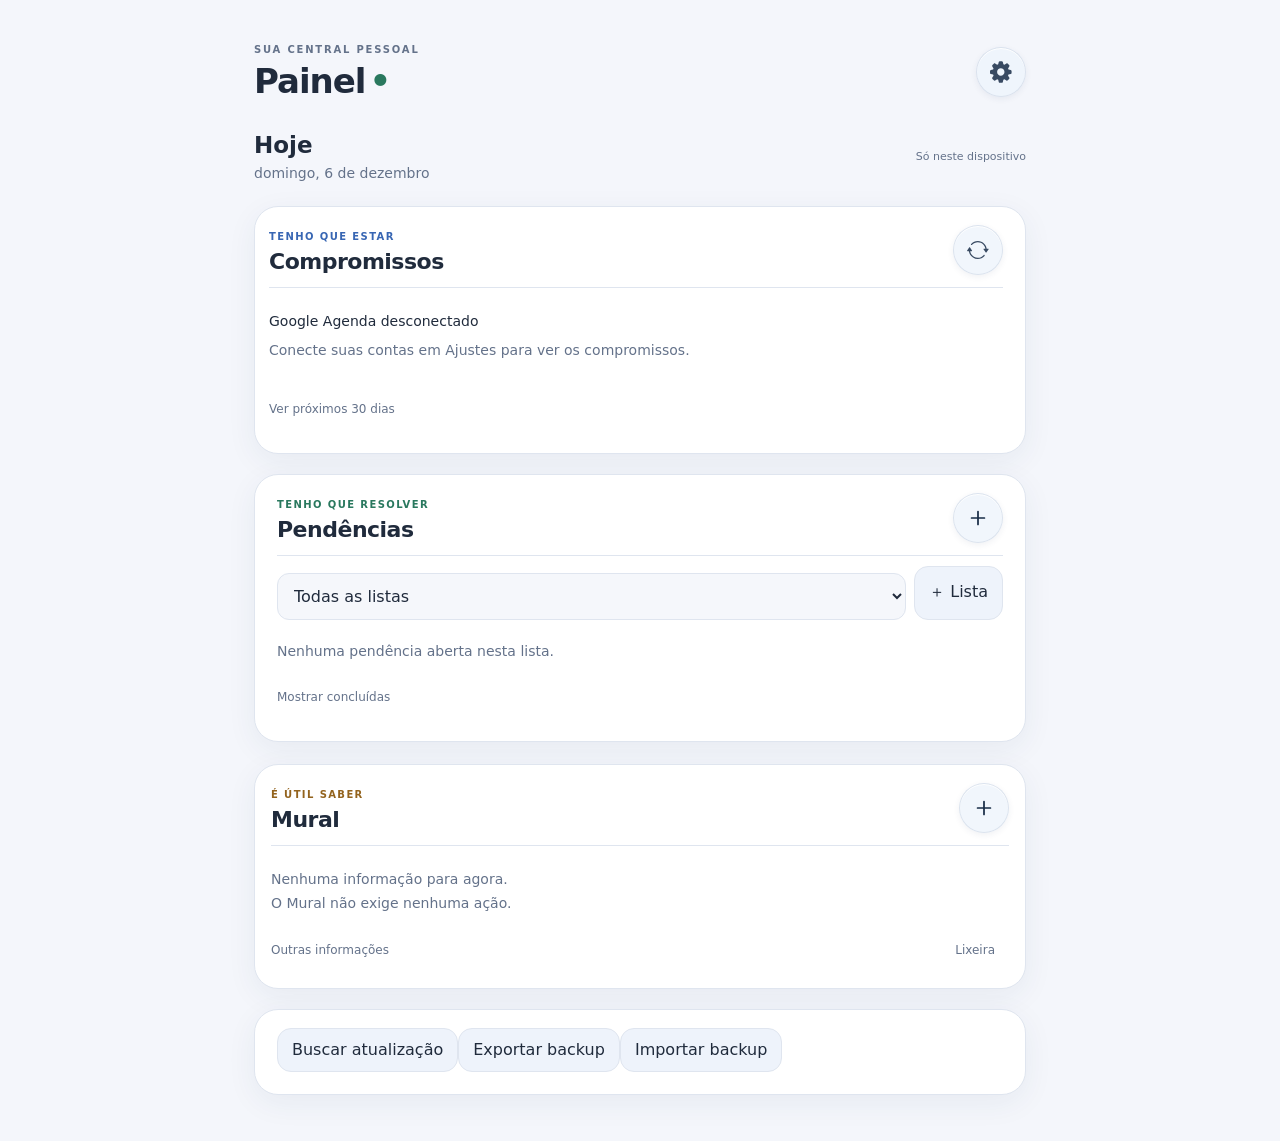
==== commit 31d234e5: "Adicionar ações de atualização e backup à tela inicial" ====
--- a/index.html
+++ b/index.html
@@ -1,4 +1,4 @@
-<!doctype html><html lang="pt-BR"><head><meta charset="utf-8"><meta name="viewport" content="width=device-width,initial-scale=1,viewport-fit=cover"><meta name="theme-color" content="#10131d"><meta name="apple-mobile-web-app-capable" content="yes"><link rel="manifest" href="manifest.webmanifest"><link rel="icon" href="icon.svg"><link rel="apple-touch-icon" href="icon-192.png"><link rel="stylesheet" href="style.css?v=1.1.12"><title>Painel</title><style>body.settings-open>header,body.settings-open>main{display:none!important}body.settings-open{overflow:visible!important}#config.settings-page{position:relative!important;z-index:1!important;inset:auto!important;min-height:100dvh!important;width:100%!important;overflow:visible!important;padding:calc(max(20px,env(safe-area-inset-top))) 24px max(36px,env(safe-area-inset-bottom))!important}#config .settings-page__content{width:100%!important;max-width:none!important;margin:0!important}@media(max-width:450px){#config.settings-page{padding-left:16px!important;padding-right:16px!important}}</style></head><body><header><div><small>SUA CENTRAL PESSOAL</small><h1>Painel<span>•</span></h1></div><button id="settings" class="icon-button" aria-label="Configurações"><svg xmlns="http://www.w3.org/2000/svg" xmlns:xlink="http://www.w3.org/1999/xlink" version="1.1" viewBox="0 0 21.3594 20.9609" width="24" height="24" aria-hidden="true"><g><rect height="20.9609" opacity="0" width="21.3594" x="0" y="0"/><path d="M9.53125 20.9609L11.4219 20.9609C11.9609 20.9609 12.3359 20.6484 12.4609 20.1094L12.9766 17.9297C13.3359 17.8047 13.6953 17.6641 14.0156 17.5156L15.9219 18.6953C16.375 18.9844 16.875 18.9375 17.2422 18.5625L18.5703 17.2422C18.9453 16.8672 19 16.3594 18.6953 15.8984L17.5234 14.0078C17.6719 13.6719 17.8125 13.3281 17.9219 12.9844L20.1172 12.4688C20.6562 12.3438 20.9531 11.9688 20.9531 11.4297L20.9531 9.5625C20.9531 9.03125 20.6562 8.66406 20.1172 8.53125L17.9375 8.00781C17.8125 7.63281 17.6641 7.28906 17.5391 6.98438L18.7109 5.0625C19 4.60156 18.9688 4.125 18.5859 3.74219L17.2422 2.41406C16.8594 2.0625 16.3984 1.98438 15.9453 2.27344L14.0156 3.46875C13.7031 3.3125 13.3516 3.17969 12.9766 3.05469L12.4609 0.851562C12.3359 0.3125 11.9609 0 11.4219 0L9.53125 0C8.99219 0 8.61719 0.3125 8.49219 0.851562L7.97656 3.03906C7.61719 3.16406 7.25781 3.29688 6.92969 3.46094L5.00781 2.27344C4.55469 1.98438 4.07812 2.04688 3.71094 2.41406L2.36719 3.74219C1.98438 4.125 1.95312 4.60156 2.24219 5.0625L3.41406 6.98438C3.28906 7.28906 3.14062 7.63281 3.01562 8.00781L0.835938 8.53125C0.304688 8.66406 0 9.03125 0 9.5625L0 11.4297C0 11.9688 0.304688 12.3438 0.835938 12.4688L3.03125 12.9844C3.14062 13.3281 3.28125 13.6719 3.42969 14.0078L2.25781 15.8984C1.95312 16.3594 2.00781 16.8672 2.38281 17.2422L3.71094 18.5625C4.07812 18.9375 4.57812 18.9844 5.03125 18.6953L6.9375 17.5156C7.26562 17.6641 7.61719 17.8047 7.97656 17.9297L8.49219 20.1094C8.61719 20.6484 8.99219 20.9609 9.53125 20.9609ZM10.4766 14.0625C8.5 14.0625 6.89062 12.4531 6.89062 10.4766C6.89062 8.5 8.5 6.89062 10.4766 6.89062C12.4531 6.89062 14.0625 8.5 14.0625 10.4766C14.0625 12.4531 12.4531 14.0625 10.4766 14.0625Z" fill="currentColor" fill-opacity="0.85"/></g></svg></button></header><main><div class="heading"><div><h2>Hoje</h2><p id="date"></p></div><span id="status" role="status">Neste dispositivo</span></div><section class="agenda"><div class="sectionhead"><div><small>TENHO QUE ESTAR</small><h2>Compromissos</h2></div><button id="refresh" class="icon-button" aria-label="Atualizar compromissos"><svg xmlns="http://www.w3.org/2000/svg" xmlns:xlink="http://www.w3.org/1999/xlink" version="1.1" viewBox="0 0 24.861 20.3672" width="24" height="24" aria-hidden="true"><g><rect height="20.3672" opacity="0" width="24.861" x="0" y="0"/><path d="M23.8133 8.76562L19.2664 8.76562C18.6336 8.76562 18.4539 9.20312 18.8133 9.70312L21.032 12.8672C21.3211 13.2891 21.7508 13.2969 22.0477 12.8672L24.2664 9.71094C24.6258 9.20312 24.4539 8.76562 23.8133 8.76562ZM12.2274 1.46094C17.0477 1.46094 20.9461 5.35938 20.9461 10.1797C20.9461 10.5703 21.2742 10.8984 21.6805 10.8984C22.0711 10.8984 22.3914 10.5781 22.3992 10.1875C22.3914 4.55469 17.8445 0 12.2274 0C9.23517 0 6.50079 1.30469 4.63361 3.41406C4.28204 3.79688 4.39923 4.29688 4.71954 4.52344C5.00079 4.73438 5.37579 4.74219 5.72736 4.36719C7.33673 2.5625 9.66486 1.46094 12.2274 1.46094ZM0.641418 11.5859L5.18829 11.5859C5.82111 11.5859 5.99298 11.1484 5.64142 10.6484L3.42267 7.48438C3.13361 7.07031 2.70392 7.0625 2.40704 7.48438L0.188293 10.6406C-0.178895 11.1484 0.000792585 11.5859 0.641418 11.5859ZM12.2274 18.8984C7.40704 18.8984 3.50861 15 3.50861 10.1797C3.50861 9.78125 3.18048 9.45312 2.77423 9.45312C2.38361 9.45312 2.06329 9.77344 2.05548 10.1719C2.06329 15.8047 6.61017 20.3516 12.2274 20.3516C15.2195 20.3516 17.9539 19.0469 19.8211 16.9453C20.1727 16.5547 20.0555 16.0625 19.7352 15.8281C19.4539 15.625 19.0789 15.6094 18.7274 15.9922C17.118 17.7891 14.7899 18.8984 12.2274 18.8984Z" fill="currentColor" fill-opacity="0.85"/></g></svg></button></div><div id="events"></div><p id="agendaage" class="hint"></p><button id="upcoming" class="textbutton">Ver próximos 30 dias</button></section><section class="tasks"><div class="sectionhead"><div><small>TENHO QUE RESOLVER</small><h2>Pendências</h2></div><button id="newtask" class="icon-button" aria-label="Nova pendência"><svg viewBox="0 0 24 24" aria-hidden="true"><path d="M12 5v14M5 12h14" fill="none" stroke="currentColor" stroke-width="1.9" stroke-linecap="round"/></svg></button></div><div class="listbar"><select id="listfilter" aria-label="Lista de pendências"></select><button id="newlist">＋ Lista</button></div><div id="tasks"></div><button id="completed" class="textbutton">Mostrar concluídas</button></section><section class="board"><div class="sectionhead"><div><small>É ÚTIL SABER</small><h2>Mural</h2></div><button id="newnote" class="icon-button" aria-label="Nova informação"><svg viewBox="0 0 24 24" aria-hidden="true"><path d="M12 5v14M5 12h14" fill="none" stroke="currentColor" stroke-width="1.9" stroke-linecap="round"/></svg></button></div><div id="notes"></div><div class="boardfooter"><button id="hidden" class="textbutton">Outras informações</button><button id="trash" class="textbutton">Lixeira</button></div></section></main><dialog id="editor"><form id="form"><div class="dialoghead"><h2 id="formtitle"></h2><button type="button" data-close class="dialog-close" aria-label="Fechar"><svg xmlns="http://www.w3.org/2000/svg" xmlns:xlink="http://www.w3.org/1999/xlink" version="1.1" viewBox="0 0 20.7578 20.3672" width="24" height="24" aria-hidden="true"><g><rect height="20.3672" opacity="0" width="20.7578" x="0" y="0"/><path d="M10.1719 20.3516C15.7891 20.3516 20.3516 15.7969 20.3516 10.1797C20.3516 4.5625 15.7891 0 10.1719 0C4.55469 0 0 4.5625 0 10.1797C0 15.7969 4.55469 20.3516 10.1719 20.3516ZM10.1719 18.8984C5.35156 18.8984 1.45312 15 1.45312 10.1797C1.45312 5.35938 5.35156 1.46094 10.1719 1.46094C14.9922 1.46094 18.8906 5.35938 18.8906 10.1797C18.8906 15 14.9922 18.8984 10.1719 18.8984Z" fill="currentColor" fill-opacity="0.85"/><path d="M7.1875 14.1562L14.1406 7.19531C14.2812 7.0625 14.3594 6.89062 14.3594 6.70312C14.3594 6.3125 14.0469 6.01562 13.6562 6.01562C13.4688 6.01562 13.3047 6.08594 13.1719 6.22656L6.19531 13.1797C6.05469 13.3203 5.98438 13.4766 5.98438 13.6797C5.98438 14.0625 6.28906 14.375 6.67969 14.375C6.88281 14.375 7.04688 14.2969 7.1875 14.1562ZM13.1562 14.1562C13.2891 14.2969 13.4531 14.375 13.6562 14.375C14.0469 14.375 14.3594 14.0625 14.3594 13.6797C14.3594 13.4766 14.2812 13.3203 14.1406 13.1797L7.17188 6.22656C7.03125 6.08594 6.875 6.01562 6.67969 6.01562C6.28906 6.01562 5.98438 6.3125 5.98438 6.70312C5.98438 6.89062 6.05469 7.0625 6.19531 7.19531Z" fill="currentColor" fill-opacity="0.85"/></g></svg></button></div><input type="hidden" name="id"><input type="hidden" name="kind"><label>Título<input name="title" required maxlength="200" placeholder="O que você quer guardar?"></label><label>Descrição opcional<textarea name="description" rows="2" maxlength="4000"></textarea></label><div id="taskfields"><label>Lista<select name="listId"></select></label><label>Prazo real <span>— opcional</span><input name="dueDate" type="date"></label><label>Horário do prazo <span>— opcional</span><input name="dueTime" type="time"></label><label>Avisos prévios (minutos antes, separados por vírgula)<input name="before" placeholder="Ex.: 30, 120"></label><p class="hint">Sem prazo, continua aberta até você resolver. Sem horário, o prazo é apenas uma data.</p></div><div id="notefields"><label>Validade<select name="preset"><option value="today">Hoje</option><option value="tomorrow">Até amanhã</option><option value="week">Esta semana</option><option value="custom">Intervalo personalizado</option><option value="permanent">Permanente</option></select></label><div id="range"><label>Início<input name="starts" type="datetime-local"></label><label>Fim<input name="ends" type="datetime-local"></label></div><label class="inline"><input name="highlight" type="checkbox"> Destaque visual</label><label>Repetir<select name="repeat"><option value="none">Não repetir</option><option value="daily">Todos os dias</option><option value="weekly">Dias da semana</option></select></label><div id="weekdays" class="days"></div><label>Horários de aviso <span>— opcionais</span><input name="times" placeholder="12:00, 15:00, 18:00, 20:00"></label><p class="hint">São oportunidades de ver esta informação. Ignorar não cria obrigação.</p></div><button id="deletetask" type="button" hidden>Descartar pendência</button><p id="formerror" role="alert"></p><button class="primary" type="submit">Salvar</button></form></dialog><section id="config" class="settings-page" hidden aria-hidden="true"><div class="settings-page__content"><div class="settings-page__topbar"><button id="settingsback" class="glass-back" type="button" aria-label="Voltar à tela inicial"><svg viewBox="0 0 12.5938 17.0547" width="13" height="17" aria-hidden="true"><path d="M0 8.52344C0 8.74219 0.0859375 8.92969 0.25 9.09375L8.28125 16.8203C8.42969 16.9609 8.61719 17.0469 8.83594 17.0469C9.27344 17.0469 9.61719 16.7109 9.61719 16.2656C9.61719 16.0469 9.53125 15.8594 9.39062 15.7188L1.90625 8.52344L9.39062 1.32031C9.53125 1.17969 9.61719 0.984375 9.61719 0.773438C9.61719 0.328125 9.27344 0 8.83594 0C8.61719 0 8.42969 0.078125 8.28125 0.226562L0.25 7.95312C0.0859375 8.10938 0 8.29688 0 8.52344Z" fill="currentColor" fill-opacity=".85"/></svg></button><h1>Ajustes</h1></div><h2 class="settings-section-title">Aparência</h2><article class="settings-card settings-card--theme"><div class="settings-row__intro"><span class="settings-icon is-blue"><svg viewBox="0 0 24 24" aria-hidden="true"><path d="M12 3.5a8.5 8.5 0 1 0 0 17h1.1a1.8 1.8 0 0 0 1.7-2.4l-.15-.45a1.8 1.8 0 0 1 1.7-2.4H18A4.5 4.5 0 0 0 18 6.5 8.4 8.4 0 0 0 12 3.5Z" fill="none" stroke="currentColor" stroke-width="1.8"/><circle cx="7.7" cy="11.2" r="1" fill="currentColor"/><circle cx="11.4" cy="7.8" r="1" fill="currentColor"/><circle cx="15.6" cy="9.6" r="1" fill="currentColor"/></svg></span><div><h3>Tema</h3></div></div><div id="themePicker" class="theme-picker" role="radiogroup" aria-label="Tema"><div class="theme-picker__bubble" aria-hidden="true"></div><button type="button" class="theme-option" role="radio" aria-label="Claro" data-theme-choice="light"><svg viewBox="0 0 24 24" aria-hidden="true"><circle cx="12" cy="12" r="7.25" fill="none" stroke="currentColor" stroke-width="2.5"/></svg><span>Claro</span></button><button type="button" class="theme-option" role="radio" aria-label="Sistema" data-theme-choice="system"><svg viewBox="0 0 24 24" aria-hidden="true"><circle cx="12" cy="12" r="7.25" fill="currentColor" opacity=".25"/><path d="M6.6 17.4 17.4 6.6" fill="none" stroke="currentColor" stroke-width="2.5" stroke-linecap="round"/></svg><span>Sistema</span></button><button type="button" class="theme-option" role="radio" aria-label="Escuro" data-theme-choice="dark"><svg viewBox="0 0 24 24" aria-hidden="true"><circle cx="12" cy="12" r="7.25" fill="currentColor"/></svg><span>Escuro</span></button></div></article>
+<!doctype html><html lang="pt-BR"><head><meta charset="utf-8"><meta name="viewport" content="width=device-width,initial-scale=1,viewport-fit=cover"><meta name="theme-color" content="#10131d"><meta name="apple-mobile-web-app-capable" content="yes"><link rel="manifest" href="manifest.webmanifest"><link rel="icon" href="icon.svg"><link rel="apple-touch-icon" href="icon-192.png"><link rel="stylesheet" href="style.css?v=1.1.13"><title>Painel</title><style>body.settings-open>header,body.settings-open>main{display:none!important}body.settings-open{overflow:visible!important}#config.settings-page{position:relative!important;z-index:1!important;inset:auto!important;min-height:100dvh!important;width:100%!important;overflow:visible!important;padding:calc(max(20px,env(safe-area-inset-top))) 24px max(36px,env(safe-area-inset-bottom))!important}#config .settings-page__content{width:100%!important;max-width:none!important;margin:0!important}@media(max-width:450px){#config.settings-page{padding-left:16px!important;padding-right:16px!important}}</style></head><body><header><div><small>SUA CENTRAL PESSOAL</small><h1>Painel<span>•</span></h1></div><button id="settings" class="icon-button" aria-label="Configurações"><svg xmlns="http://www.w3.org/2000/svg" xmlns:xlink="http://www.w3.org/1999/xlink" version="1.1" viewBox="0 0 21.3594 20.9609" width="24" height="24" aria-hidden="true"><g><rect height="20.9609" opacity="0" width="21.3594" x="0" y="0"/><path d="M9.53125 20.9609L11.4219 20.9609C11.9609 20.9609 12.3359 20.6484 12.4609 20.1094L12.9766 17.9297C13.3359 17.8047 13.6953 17.6641 14.0156 17.5156L15.9219 18.6953C16.375 18.9844 16.875 18.9375 17.2422 18.5625L18.5703 17.2422C18.9453 16.8672 19 16.3594 18.6953 15.8984L17.5234 14.0078C17.6719 13.6719 17.8125 13.3281 17.9219 12.9844L20.1172 12.4688C20.6562 12.3438 20.9531 11.9688 20.9531 11.4297L20.9531 9.5625C20.9531 9.03125 20.6562 8.66406 20.1172 8.53125L17.9375 8.00781C17.8125 7.63281 17.6641 7.28906 17.5391 6.98438L18.7109 5.0625C19 4.60156 18.9688 4.125 18.5859 3.74219L17.2422 2.41406C16.8594 2.0625 16.3984 1.98438 15.9453 2.27344L14.0156 3.46875C13.7031 3.3125 13.3516 3.17969 12.9766 3.05469L12.4609 0.851562C12.3359 0.3125 11.9609 0 11.4219 0L9.53125 0C8.99219 0 8.61719 0.3125 8.49219 0.851562L7.97656 3.03906C7.61719 3.16406 7.25781 3.29688 6.92969 3.46094L5.00781 2.27344C4.55469 1.98438 4.07812 2.04688 3.71094 2.41406L2.36719 3.74219C1.98438 4.125 1.95312 4.60156 2.24219 5.0625L3.41406 6.98438C3.28906 7.28906 3.14062 7.63281 3.01562 8.00781L0.835938 8.53125C0.304688 8.66406 0 9.03125 0 9.5625L0 11.4297C0 11.9688 0.304688 12.3438 0.835938 12.4688L3.03125 12.9844C3.14062 13.3281 3.28125 13.6719 3.42969 14.0078L2.25781 15.8984C1.95312 16.3594 2.00781 16.8672 2.38281 17.2422L3.71094 18.5625C4.07812 18.9375 4.57812 18.9844 5.03125 18.6953L6.9375 17.5156C7.26562 17.6641 7.61719 17.8047 7.97656 17.9297L8.49219 20.1094C8.61719 20.6484 8.99219 20.9609 9.53125 20.9609ZM10.4766 14.0625C8.5 14.0625 6.89062 12.4531 6.89062 10.4766C6.89062 8.5 8.5 6.89062 10.4766 6.89062C12.4531 6.89062 14.0625 8.5 14.0625 10.4766C14.0625 12.4531 12.4531 14.0625 10.4766 14.0625Z" fill="currentColor" fill-opacity="0.85"/></g></svg></button></header><main><div class="heading"><div><h2>Hoje</h2><p id="date"></p></div><span id="status" role="status">Neste dispositivo</span></div><section class="agenda"><div class="sectionhead"><div><small>TENHO QUE ESTAR</small><h2>Compromissos</h2></div><button id="refresh" class="icon-button" aria-label="Atualizar compromissos"><svg xmlns="http://www.w3.org/2000/svg" xmlns:xlink="http://www.w3.org/1999/xlink" version="1.1" viewBox="0 0 24.861 20.3672" width="24" height="24" aria-hidden="true"><g><rect height="20.3672" opacity="0" width="24.861" x="0" y="0"/><path d="M23.8133 8.76562L19.2664 8.76562C18.6336 8.76562 18.4539 9.20312 18.8133 9.70312L21.032 12.8672C21.3211 13.2891 21.7508 13.2969 22.0477 12.8672L24.2664 9.71094C24.6258 9.20312 24.4539 8.76562 23.8133 8.76562ZM12.2274 1.46094C17.0477 1.46094 20.9461 5.35938 20.9461 10.1797C20.9461 10.5703 21.2742 10.8984 21.6805 10.8984C22.0711 10.8984 22.3914 10.5781 22.3992 10.1875C22.3914 4.55469 17.8445 0 12.2274 0C9.23517 0 6.50079 1.30469 4.63361 3.41406C4.28204 3.79688 4.39923 4.29688 4.71954 4.52344C5.00079 4.73438 5.37579 4.74219 5.72736 4.36719C7.33673 2.5625 9.66486 1.46094 12.2274 1.46094ZM0.641418 11.5859L5.18829 11.5859C5.82111 11.5859 5.99298 11.1484 5.64142 10.6484L3.42267 7.48438C3.13361 7.07031 2.70392 7.0625 2.40704 7.48438L0.188293 10.6406C-0.178895 11.1484 0.000792585 11.5859 0.641418 11.5859ZM12.2274 18.8984C7.40704 18.8984 3.50861 15 3.50861 10.1797C3.50861 9.78125 3.18048 9.45312 2.77423 9.45312C2.38361 9.45312 2.06329 9.77344 2.05548 10.1719C2.06329 15.8047 6.61017 20.3516 12.2274 20.3516C15.2195 20.3516 17.9539 19.0469 19.8211 16.9453C20.1727 16.5547 20.0555 16.0625 19.7352 15.8281C19.4539 15.625 19.0789 15.6094 18.7274 15.9922C17.118 17.7891 14.7899 18.8984 12.2274 18.8984Z" fill="currentColor" fill-opacity="0.85"/></g></svg></button></div><div id="events"></div><p id="agendaage" class="hint"></p><button id="upcoming" class="textbutton">Ver próximos 30 dias</button></section><section class="tasks"><div class="sectionhead"><div><small>TENHO QUE RESOLVER</small><h2>Pendências</h2></div><button id="newtask" class="icon-button" aria-label="Nova pendência"><svg viewBox="0 0 24 24" aria-hidden="true"><path d="M12 5v14M5 12h14" fill="none" stroke="currentColor" stroke-width="1.9" stroke-linecap="round"/></svg></button></div><div class="listbar"><select id="listfilter" aria-label="Lista de pendências"></select><button id="newlist">＋ Lista</button></div><div id="tasks"></div><button id="completed" class="textbutton">Mostrar concluídas</button></section><section class="board"><div class="sectionhead"><div><small>É ÚTIL SABER</small><h2>Mural</h2></div><button id="newnote" class="icon-button" aria-label="Nova informação"><svg viewBox="0 0 24 24" aria-hidden="true"><path d="M12 5v14M5 12h14" fill="none" stroke="currentColor" stroke-width="1.9" stroke-linecap="round"/></svg></button></div><div id="notes"></div><div class="boardfooter"><button id="hidden" class="textbutton">Outras informações</button><button id="trash" class="textbutton">Lixeira</button></div></section><section class="home-utilities" aria-label="Dados e atualização"><button id="homeforceupdate" type="button">Buscar atualização</button><button id="homeexport" type="button">Exportar backup</button><button id="homeimport" type="button">Importar backup</button></section></main><dialog id="editor"><form id="form"><div class="dialoghead"><h2 id="formtitle"></h2><button type="button" data-close class="dialog-close" aria-label="Fechar"><svg xmlns="http://www.w3.org/2000/svg" xmlns:xlink="http://www.w3.org/1999/xlink" version="1.1" viewBox="0 0 20.7578 20.3672" width="24" height="24" aria-hidden="true"><g><rect height="20.3672" opacity="0" width="20.7578" x="0" y="0"/><path d="M10.1719 20.3516C15.7891 20.3516 20.3516 15.7969 20.3516 10.1797C20.3516 4.5625 15.7891 0 10.1719 0C4.55469 0 0 4.5625 0 10.1797C0 15.7969 4.55469 20.3516 10.1719 20.3516ZM10.1719 18.8984C5.35156 18.8984 1.45312 15 1.45312 10.1797C1.45312 5.35938 5.35156 1.46094 10.1719 1.46094C14.9922 1.46094 18.8906 5.35938 18.8906 10.1797C18.8906 15 14.9922 18.8984 10.1719 18.8984Z" fill="currentColor" fill-opacity="0.85"/><path d="M7.1875 14.1562L14.1406 7.19531C14.2812 7.0625 14.3594 6.89062 14.3594 6.70312C14.3594 6.3125 14.0469 6.01562 13.6562 6.01562C13.4688 6.01562 13.3047 6.08594 13.1719 6.22656L6.19531 13.1797C6.05469 13.3203 5.98438 13.4766 5.98438 13.6797C5.98438 14.0625 6.28906 14.375 6.67969 14.375C6.88281 14.375 7.04688 14.2969 7.1875 14.1562ZM13.1562 14.1562C13.2891 14.2969 13.4531 14.375 13.6562 14.375C14.0469 14.375 14.3594 14.0625 14.3594 13.6797C14.3594 13.4766 14.2812 13.3203 14.1406 13.1797L7.17188 6.22656C7.03125 6.08594 6.875 6.01562 6.67969 6.01562C6.28906 6.01562 5.98438 6.3125 5.98438 6.70312C5.98438 6.89062 6.05469 7.0625 6.19531 7.19531Z" fill="currentColor" fill-opacity="0.85"/></g></svg></button></div><input type="hidden" name="id"><input type="hidden" name="kind"><label>Título<input name="title" required maxlength="200" placeholder="O que você quer guardar?"></label><label>Descrição opcional<textarea name="description" rows="2" maxlength="4000"></textarea></label><div id="taskfields"><label>Lista<select name="listId"></select></label><label>Prazo real <span>— opcional</span><input name="dueDate" type="date"></label><label>Horário do prazo <span>— opcional</span><input name="dueTime" type="time"></label><label>Avisos prévios (minutos antes, separados por vírgula)<input name="before" placeholder="Ex.: 30, 120"></label><p class="hint">Sem prazo, continua aberta até você resolver. Sem horário, o prazo é apenas uma data.</p></div><div id="notefields"><label>Validade<select name="preset"><option value="today">Hoje</option><option value="tomorrow">Até amanhã</option><option value="week">Esta semana</option><option value="custom">Intervalo personalizado</option><option value="permanent">Permanente</option></select></label><div id="range"><label>Início<input name="starts" type="datetime-local"></label><label>Fim<input name="ends" type="datetime-local"></label></div><label class="inline"><input name="highlight" type="checkbox"> Destaque visual</label><label>Repetir<select name="repeat"><option value="none">Não repetir</option><option value="daily">Todos os dias</option><option value="weekly">Dias da semana</option></select></label><div id="weekdays" class="days"></div><label>Horários de aviso <span>— opcionais</span><input name="times" placeholder="12:00, 15:00, 18:00, 20:00"></label><p class="hint">São oportunidades de ver esta informação. Ignorar não cria obrigação.</p></div><button id="deletetask" type="button" hidden>Descartar pendência</button><p id="formerror" role="alert"></p><button class="primary" type="submit">Salvar</button></form></dialog><section id="config" class="settings-page" hidden aria-hidden="true"><div class="settings-page__content"><div class="settings-page__topbar"><button id="settingsback" class="glass-back" type="button" aria-label="Voltar à tela inicial"><svg viewBox="0 0 12.5938 17.0547" width="13" height="17" aria-hidden="true"><path d="M0 8.52344C0 8.74219 0.0859375 8.92969 0.25 9.09375L8.28125 16.8203C8.42969 16.9609 8.61719 17.0469 8.83594 17.0469C9.27344 17.0469 9.61719 16.7109 9.61719 16.2656C9.61719 16.0469 9.53125 15.8594 9.39062 15.7188L1.90625 8.52344L9.39062 1.32031C9.53125 1.17969 9.61719 0.984375 9.61719 0.773438C9.61719 0.328125 9.27344 0 8.83594 0C8.61719 0 8.42969 0.078125 8.28125 0.226562L0.25 7.95312C0.0859375 8.10938 0 8.29688 0 8.52344Z" fill="currentColor" fill-opacity=".85"/></svg></button><h1>Ajustes</h1></div><h2 class="settings-section-title">Aparência</h2><article class="settings-card settings-card--theme"><div class="settings-row__intro"><span class="settings-icon is-blue"><svg viewBox="0 0 24 24" aria-hidden="true"><path d="M12 3.5a8.5 8.5 0 1 0 0 17h1.1a1.8 1.8 0 0 0 1.7-2.4l-.15-.45a1.8 1.8 0 0 1 1.7-2.4H18A4.5 4.5 0 0 0 18 6.5 8.4 8.4 0 0 0 12 3.5Z" fill="none" stroke="currentColor" stroke-width="1.8"/><circle cx="7.7" cy="11.2" r="1" fill="currentColor"/><circle cx="11.4" cy="7.8" r="1" fill="currentColor"/><circle cx="15.6" cy="9.6" r="1" fill="currentColor"/></svg></span><div><h3>Tema</h3></div></div><div id="themePicker" class="theme-picker" role="radiogroup" aria-label="Tema"><div class="theme-picker__bubble" aria-hidden="true"></div><button type="button" class="theme-option" role="radio" aria-label="Claro" data-theme-choice="light"><svg viewBox="0 0 24 24" aria-hidden="true"><circle cx="12" cy="12" r="7.25" fill="none" stroke="currentColor" stroke-width="2.5"/></svg><span>Claro</span></button><button type="button" class="theme-option" role="radio" aria-label="Sistema" data-theme-choice="system"><svg viewBox="0 0 24 24" aria-hidden="true"><circle cx="12" cy="12" r="7.25" fill="currentColor" opacity=".25"/><path d="M6.6 17.4 17.4 6.6" fill="none" stroke="currentColor" stroke-width="2.5" stroke-linecap="round"/></svg><span>Sistema</span></button><button type="button" class="theme-option" role="radio" aria-label="Escuro" data-theme-choice="dark"><svg viewBox="0 0 24 24" aria-hidden="true"><circle cx="12" cy="12" r="7.25" fill="currentColor"/></svg><span>Escuro</span></button></div></article>
 <h2 class="settings-section-title">Sincronização</h2><article class="settings-card"><div class="settings-row__intro"><span class="settings-icon is-cyan"><svg viewBox="0 0 24 24" aria-hidden="true"><path d="M7.5 18.5h9a4 4 0 0 0 .7-7.94A5.65 5.65 0 0 0 6.4 9.5 4.5 4.5 0 0 0 7.5 18.5Z" fill="none" stroke="currentColor" stroke-width="1.9" stroke-linejoin="round"/><path d="M12 9v6m0-6-2.3 2.3M12 9l2.3 2.3" fill="none" stroke="currentColor" stroke-width="1.9" stroke-linecap="round" stroke-linejoin="round"/></svg></span><div><h3>Conta e dados</h3><p id="connection">Não configurado: dados apenas neste dispositivo.</p></div></div><div class="settings-fields"><label>URL do projeto Supabase<input id="server" type="url" placeholder="https://seu-projeto.supabase.co"></label><label>E-mail<input id="email" type="email" autocomplete="email"></label><label>Senha<input id="password" type="password" autocomplete="current-password"></label><button id="login" class="primary">Entrar</button><button id="logout" class="secondary-action">Sair</button></div></article><article class="settings-card settings-card--group"><button id="connectgoogle" class="settings-row" type="button"><span class="settings-icon is-blue"><svg viewBox="0 0 24 24" aria-hidden="true"><rect x="4" y="5.5" width="16" height="14" rx="3" fill="none" stroke="currentColor" stroke-width="1.9"/><path d="M8 3.8v3.4M16 3.8v3.4M4 10h16" fill="none" stroke="currentColor" stroke-width="1.9" stroke-linecap="round"/></svg></span><span class="settings-row__body"><strong>Google Agenda</strong><small id="googleaccounts">Nenhuma conta conectada.</small></span><span class="settings-chevron">›</span></button><button id="push" class="settings-row" type="button"><span class="settings-icon is-gold"><svg viewBox="0 0 24 24" aria-hidden="true"><path d="M18 16.5H6l1.35-1.9V10a4.65 4.65 0 0 1 9.3 0v4.6L18 16.5Z" fill="none" stroke="currentColor" stroke-width="1.9" stroke-linejoin="round"/><path d="M10 19a2.2 2.2 0 0 0 4 0" fill="none" stroke="currentColor" stroke-width="1.9" stroke-linecap="round"/></svg></span><span class="settings-row__body"><strong>Notificações</strong><small>Avisos neste dispositivo</small></span><span class="settings-chevron">›</span></button><button id="disablepush" class="settings-row settings-row--subtle" type="button"><span class="settings-row__spacer"></span><span class="settings-row__body"><strong>Desativar notificações</strong><small>Remove os avisos deste dispositivo</small></span><span class="settings-chevron">›</span></button></article>
 <h2 class="settings-section-title">Dados e atualização</h2><article class="settings-card settings-card--update"><div class="settings-row__intro"><span class="settings-icon is-green"><svg viewBox="0 0 24 24" aria-hidden="true"><path d="M18.4 8.3A7 7 0 0 0 6 7.1M5.6 5.2v3.4H9M5.6 15.7A7 7 0 0 0 18 16.9m.4 1.9v-3.4H15" fill="none" stroke="currentColor" stroke-width="2" stroke-linecap="round" stroke-linejoin="round"/></svg></span><div><h3>Atualizar aplicativo</h3><p>Busca a versão mais recente sem apagar seus dados.</p></div></div><button id="forceupdate" class="update-now" type="button"><svg viewBox="0 0 24 24" aria-hidden="true"><path d="M18.4 8.3A7 7 0 0 0 6 7.1M5.6 5.2v3.4H9M5.6 15.7A7 7 0 0 0 18 16.9m.4 1.9v-3.4H15" fill="none" stroke="currentColor" stroke-width="2" stroke-linecap="round" stroke-linejoin="round"/></svg><span>Buscar agora</span></button></article><article class="settings-card settings-card--group"><button id="export" class="settings-row" type="button"><span class="settings-icon is-purple"><svg viewBox="0 0 24 24" aria-hidden="true"><path d="M6.5 10.5v7a3 3 0 0 0 3 3h5a3 3 0 0 0 3-3v-7M12 3.5v11m0-11L8.7 6.8M12 3.5l3.3 3.3" fill="none" stroke="currentColor" stroke-width="1.9" stroke-linecap="round" stroke-linejoin="round"/></svg></span><span class="settings-row__body"><strong>Exportar dados</strong><small>Cria um backup JSON dos seus dados</small></span><span class="settings-chevron">›</span></button><label class="settings-row settings-row--label"><span class="settings-icon is-purple"><svg viewBox="0 0 24 24" aria-hidden="true"><path d="M6.5 13.5v4a3 3 0 0 0 3 3h5a3 3 0 0 0 3-3v-4M12 3.5v11m0 0 3.3-3.3M12 14.5l-3.3-3.3" fill="none" stroke="currentColor" stroke-width="1.9" stroke-linecap="round" stroke-linejoin="round"/></svg></span><span class="settings-row__body"><strong>Importar dados</strong><small>Restaura um backup do Painel</small></span><span class="settings-chevron">›</span><input id="import" type="file" accept="application/json,.json"></label></article>
-<h2 class="settings-section-title">Dados fictícios</h2><article class="settings-card settings-card--demo"><div class="settings-row__intro"><span class="settings-icon is-pink"><svg viewBox="0 0 24 24" aria-hidden="true"><path d="m12 3 1.25 4.75L18 9l-4.75 1.25L12 15l-1.25-4.75L6 9l4.75-1.25L12 3Zm6.2 11.5.7 2.7 2.7.7-2.7.7-.7 2.7-.7-2.7-2.7-.7 2.7-.7.7-2.7Z" fill="currentColor"/></svg></span><div><h3>Exemplos visuais</h3><p>Não geram notificações, não são sincronizados nem alteram seus dados reais.</p></div></div><div class="settings-demo-actions"><button id="adddemo" type="button">Adicionar exemplos</button><button id="removedemo" type="button">Remover exemplos</button></div></article><p id="configmessage" role="status" class="settings-message"></p></div></section><dialog id="collection"><div class="dialoghead"><h2 id="collectiontitle"></h2><button data-close class="dialog-close" aria-label="Fechar"><svg xmlns="http://www.w3.org/2000/svg" xmlns:xlink="http://www.w3.org/1999/xlink" version="1.1" viewBox="0 0 20.7578 20.3672" width="24" height="24" aria-hidden="true"><g><rect height="20.3672" opacity="0" width="20.7578" x="0" y="0"/><path d="M10.1719 20.3516C15.7891 20.3516 20.3516 15.7969 20.3516 10.1797C20.3516 4.5625 15.7891 0 10.1719 0C4.55469 0 0 4.5625 0 10.1797C0 15.7969 4.55469 20.3516 10.1719 20.3516ZM10.1719 18.8984C5.35156 18.8984 1.45312 15 1.45312 10.1797C1.45312 5.35938 5.35156 1.46094 10.1719 1.46094C14.9922 1.46094 18.8906 5.35938 18.8906 10.1797C18.8906 15 14.9922 18.8984 10.1719 18.8984Z" fill="currentColor" fill-opacity="0.85"/><path d="M7.1875 14.1562L14.1406 7.19531C14.2812 7.0625 14.3594 6.89062 14.3594 6.70312C14.3594 6.3125 14.0469 6.01562 13.6562 6.01562C13.4688 6.01562 13.3047 6.08594 13.1719 6.22656L6.19531 13.1797C6.05469 13.3203 5.98438 13.4766 5.98438 13.6797C5.98438 14.0625 6.28906 14.375 6.67969 14.375C6.88281 14.375 7.04688 14.2969 7.1875 14.1562ZM13.1562 14.1562C13.2891 14.2969 13.4531 14.375 13.6562 14.375C14.0469 14.375 14.3594 14.0625 14.3594 13.6797C14.3594 13.4766 14.2812 13.3203 14.1406 13.1797L7.17188 6.22656C7.03125 6.08594 6.875 6.01562 6.67969 6.01562C6.28906 6.01562 5.98438 6.3125 5.98438 6.70312C5.98438 6.89062 6.05469 7.0625 6.19531 7.19531Z" fill="currentColor" fill-opacity="0.85"/></g></svg></button></div><div id="collectionitems"></div></dialog><div id="toast" role="status"></div><script type="module" src="app.js?v=1.1.12"></script></body></html>
+<h2 class="settings-section-title">Dados fictícios</h2><article class="settings-card settings-card--demo"><div class="settings-row__intro"><span class="settings-icon is-pink"><svg viewBox="0 0 24 24" aria-hidden="true"><path d="m12 3 1.25 4.75L18 9l-4.75 1.25L12 15l-1.25-4.75L6 9l4.75-1.25L12 3Zm6.2 11.5.7 2.7 2.7.7-2.7.7-.7 2.7-.7-2.7-2.7-.7 2.7-.7.7-2.7Z" fill="currentColor"/></svg></span><div><h3>Exemplos visuais</h3><p>Não geram notificações, não são sincronizados nem alteram seus dados reais.</p></div></div><div class="settings-demo-actions"><button id="adddemo" type="button">Adicionar exemplos</button><button id="removedemo" type="button">Remover exemplos</button></div></article><p id="configmessage" role="status" class="settings-message"></p></div></section><dialog id="collection"><div class="dialoghead"><h2 id="collectiontitle"></h2><button data-close class="dialog-close" aria-label="Fechar"><svg xmlns="http://www.w3.org/2000/svg" xmlns:xlink="http://www.w3.org/1999/xlink" version="1.1" viewBox="0 0 20.7578 20.3672" width="24" height="24" aria-hidden="true"><g><rect height="20.3672" opacity="0" width="20.7578" x="0" y="0"/><path d="M10.1719 20.3516C15.7891 20.3516 20.3516 15.7969 20.3516 10.1797C20.3516 4.5625 15.7891 0 10.1719 0C4.55469 0 0 4.5625 0 10.1797C0 15.7969 4.55469 20.3516 10.1719 20.3516ZM10.1719 18.8984C5.35156 18.8984 1.45312 15 1.45312 10.1797C1.45312 5.35938 5.35156 1.46094 10.1719 1.46094C14.9922 1.46094 18.8906 5.35938 18.8906 10.1797C18.8906 15 14.9922 18.8984 10.1719 18.8984Z" fill="currentColor" fill-opacity="0.85"/><path d="M7.1875 14.1562L14.1406 7.19531C14.2812 7.0625 14.3594 6.89062 14.3594 6.70312C14.3594 6.3125 14.0469 6.01562 13.6562 6.01562C13.4688 6.01562 13.3047 6.08594 13.1719 6.22656L6.19531 13.1797C6.05469 13.3203 5.98438 13.4766 5.98438 13.6797C5.98438 14.0625 6.28906 14.375 6.67969 14.375C6.88281 14.375 7.04688 14.2969 7.1875 14.1562ZM13.1562 14.1562C13.2891 14.2969 13.4531 14.375 13.6562 14.375C14.0469 14.375 14.3594 14.0625 14.3594 13.6797C14.3594 13.4766 14.2812 13.3203 14.1406 13.1797L7.17188 6.22656C7.03125 6.08594 6.875 6.01562 6.67969 6.01562C6.28906 6.01562 5.98438 6.3125 5.98438 6.70312C5.98438 6.89062 6.05469 7.0625 6.19531 7.19531Z" fill="currentColor" fill-opacity="0.85"/></g></svg></button></div><div id="collectionitems"></div></dialog><div id="toast" role="status"></div><script type="module" src="app.js?v=1.1.13"></script></body></html>
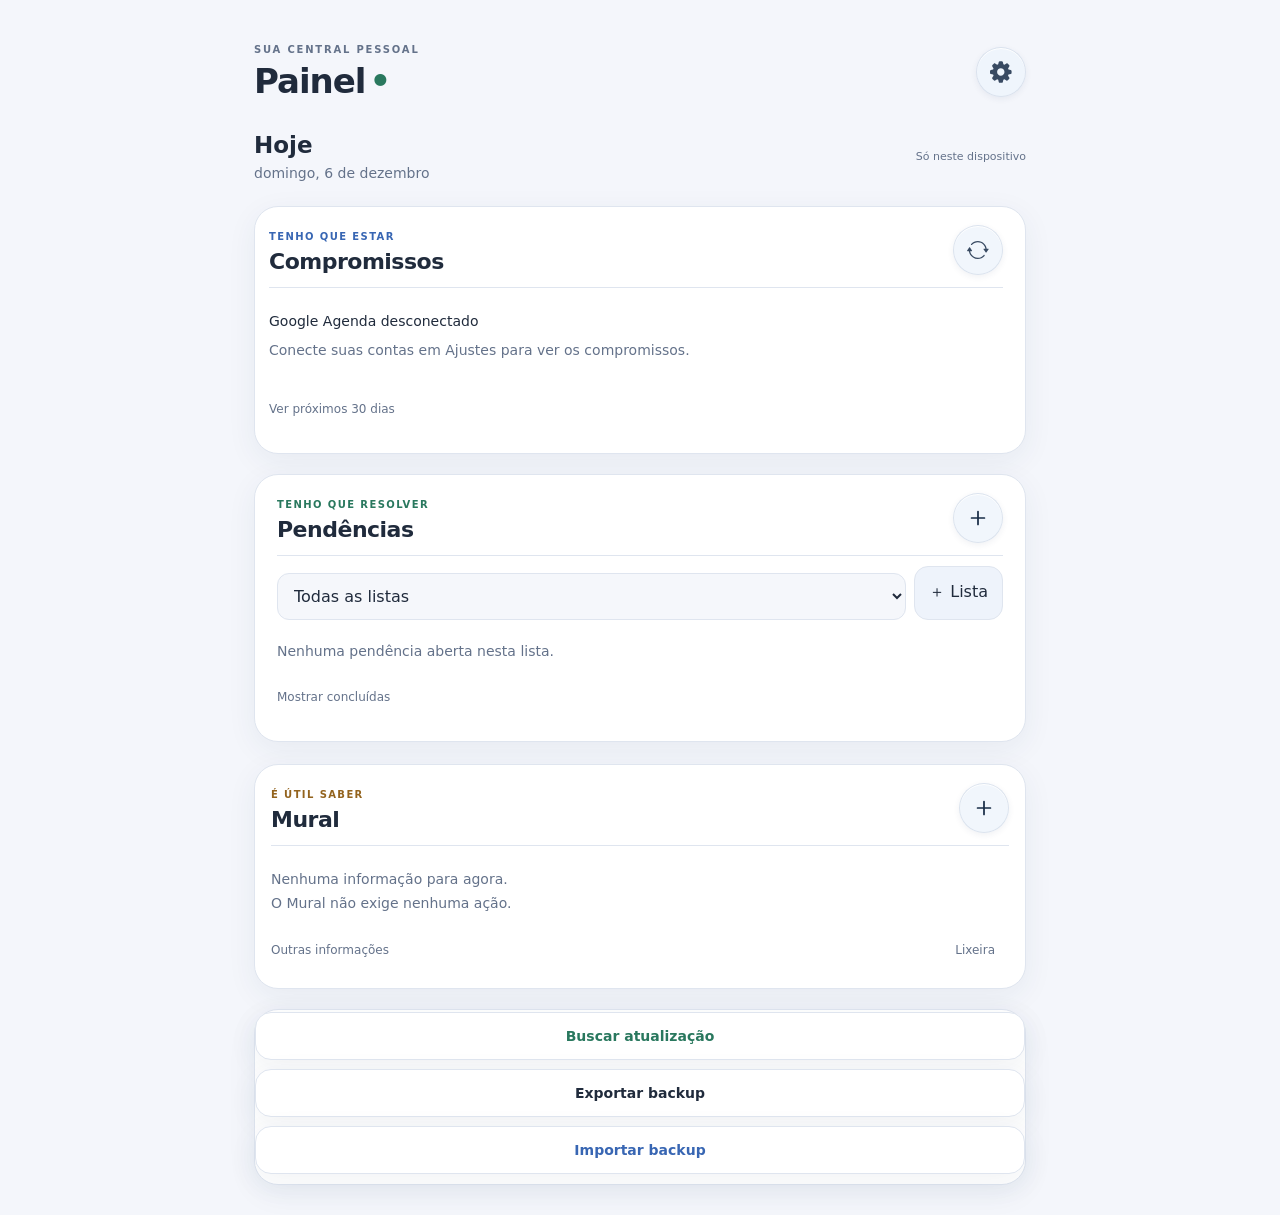
==== commit e98c9341: "Atualizar versão dos estilos da interface" ====
--- a/index.html
+++ b/index.html
@@ -1,4 +1,4 @@
-<!doctype html><html lang="pt-BR"><head><meta charset="utf-8"><meta name="viewport" content="width=device-width,initial-scale=1,viewport-fit=cover"><meta name="theme-color" content="#10131d"><meta name="apple-mobile-web-app-capable" content="yes"><link rel="manifest" href="manifest.webmanifest"><link rel="icon" href="icon.svg"><link rel="apple-touch-icon" href="icon-192.png"><link rel="stylesheet" href="style.css?v=1.1.13"><title>Painel</title><style>body.settings-open>header,body.settings-open>main{display:none!important}body.settings-open{overflow:visible!important}#config.settings-page{position:relative!important;z-index:1!important;inset:auto!important;min-height:100dvh!important;width:100%!important;overflow:visible!important;padding:calc(max(20px,env(safe-area-inset-top))) 24px max(36px,env(safe-area-inset-bottom))!important}#config .settings-page__content{width:100%!important;max-width:none!important;margin:0!important}@media(max-width:450px){#config.settings-page{padding-left:16px!important;padding-right:16px!important}}</style></head><body><header><div><small>SUA CENTRAL PESSOAL</small><h1>Painel<span>•</span></h1></div><button id="settings" class="icon-button" aria-label="Configurações"><svg xmlns="http://www.w3.org/2000/svg" xmlns:xlink="http://www.w3.org/1999/xlink" version="1.1" viewBox="0 0 21.3594 20.9609" width="24" height="24" aria-hidden="true"><g><rect height="20.9609" opacity="0" width="21.3594" x="0" y="0"/><path d="M9.53125 20.9609L11.4219 20.9609C11.9609 20.9609 12.3359 20.6484 12.4609 20.1094L12.9766 17.9297C13.3359 17.8047 13.6953 17.6641 14.0156 17.5156L15.9219 18.6953C16.375 18.9844 16.875 18.9375 17.2422 18.5625L18.5703 17.2422C18.9453 16.8672 19 16.3594 18.6953 15.8984L17.5234 14.0078C17.6719 13.6719 17.8125 13.3281 17.9219 12.9844L20.1172 12.4688C20.6562 12.3438 20.9531 11.9688 20.9531 11.4297L20.9531 9.5625C20.9531 9.03125 20.6562 8.66406 20.1172 8.53125L17.9375 8.00781C17.8125 7.63281 17.6641 7.28906 17.5391 6.98438L18.7109 5.0625C19 4.60156 18.9688 4.125 18.5859 3.74219L17.2422 2.41406C16.8594 2.0625 16.3984 1.98438 15.9453 2.27344L14.0156 3.46875C13.7031 3.3125 13.3516 3.17969 12.9766 3.05469L12.4609 0.851562C12.3359 0.3125 11.9609 0 11.4219 0L9.53125 0C8.99219 0 8.61719 0.3125 8.49219 0.851562L7.97656 3.03906C7.61719 3.16406 7.25781 3.29688 6.92969 3.46094L5.00781 2.27344C4.55469 1.98438 4.07812 2.04688 3.71094 2.41406L2.36719 3.74219C1.98438 4.125 1.95312 4.60156 2.24219 5.0625L3.41406 6.98438C3.28906 7.28906 3.14062 7.63281 3.01562 8.00781L0.835938 8.53125C0.304688 8.66406 0 9.03125 0 9.5625L0 11.4297C0 11.9688 0.304688 12.3438 0.835938 12.4688L3.03125 12.9844C3.14062 13.3281 3.28125 13.6719 3.42969 14.0078L2.25781 15.8984C1.95312 16.3594 2.00781 16.8672 2.38281 17.2422L3.71094 18.5625C4.07812 18.9375 4.57812 18.9844 5.03125 18.6953L6.9375 17.5156C7.26562 17.6641 7.61719 17.8047 7.97656 17.9297L8.49219 20.1094C8.61719 20.6484 8.99219 20.9609 9.53125 20.9609ZM10.4766 14.0625C8.5 14.0625 6.89062 12.4531 6.89062 10.4766C6.89062 8.5 8.5 6.89062 10.4766 6.89062C12.4531 6.89062 14.0625 8.5 14.0625 10.4766C14.0625 12.4531 12.4531 14.0625 10.4766 14.0625Z" fill="currentColor" fill-opacity="0.85"/></g></svg></button></header><main><div class="heading"><div><h2>Hoje</h2><p id="date"></p></div><span id="status" role="status">Neste dispositivo</span></div><section class="agenda"><div class="sectionhead"><div><small>TENHO QUE ESTAR</small><h2>Compromissos</h2></div><button id="refresh" class="icon-button" aria-label="Atualizar compromissos"><svg xmlns="http://www.w3.org/2000/svg" xmlns:xlink="http://www.w3.org/1999/xlink" version="1.1" viewBox="0 0 24.861 20.3672" width="24" height="24" aria-hidden="true"><g><rect height="20.3672" opacity="0" width="24.861" x="0" y="0"/><path d="M23.8133 8.76562L19.2664 8.76562C18.6336 8.76562 18.4539 9.20312 18.8133 9.70312L21.032 12.8672C21.3211 13.2891 21.7508 13.2969 22.0477 12.8672L24.2664 9.71094C24.6258 9.20312 24.4539 8.76562 23.8133 8.76562ZM12.2274 1.46094C17.0477 1.46094 20.9461 5.35938 20.9461 10.1797C20.9461 10.5703 21.2742 10.8984 21.6805 10.8984C22.0711 10.8984 22.3914 10.5781 22.3992 10.1875C22.3914 4.55469 17.8445 0 12.2274 0C9.23517 0 6.50079 1.30469 4.63361 3.41406C4.28204 3.79688 4.39923 4.29688 4.71954 4.52344C5.00079 4.73438 5.37579 4.74219 5.72736 4.36719C7.33673 2.5625 9.66486 1.46094 12.2274 1.46094ZM0.641418 11.5859L5.18829 11.5859C5.82111 11.5859 5.99298 11.1484 5.64142 10.6484L3.42267 7.48438C3.13361 7.07031 2.70392 7.0625 2.40704 7.48438L0.188293 10.6406C-0.178895 11.1484 0.000792585 11.5859 0.641418 11.5859ZM12.2274 18.8984C7.40704 18.8984 3.50861 15 3.50861 10.1797C3.50861 9.78125 3.18048 9.45312 2.77423 9.45312C2.38361 9.45312 2.06329 9.77344 2.05548 10.1719C2.06329 15.8047 6.61017 20.3516 12.2274 20.3516C15.2195 20.3516 17.9539 19.0469 19.8211 16.9453C20.1727 16.5547 20.0555 16.0625 19.7352 15.8281C19.4539 15.625 19.0789 15.6094 18.7274 15.9922C17.118 17.7891 14.7899 18.8984 12.2274 18.8984Z" fill="currentColor" fill-opacity="0.85"/></g></svg></button></div><div id="events"></div><p id="agendaage" class="hint"></p><button id="upcoming" class="textbutton">Ver próximos 30 dias</button></section><section class="tasks"><div class="sectionhead"><div><small>TENHO QUE RESOLVER</small><h2>Pendências</h2></div><button id="newtask" class="icon-button" aria-label="Nova pendência"><svg viewBox="0 0 24 24" aria-hidden="true"><path d="M12 5v14M5 12h14" fill="none" stroke="currentColor" stroke-width="1.9" stroke-linecap="round"/></svg></button></div><div class="listbar"><select id="listfilter" aria-label="Lista de pendências"></select><button id="newlist">＋ Lista</button></div><div id="tasks"></div><button id="completed" class="textbutton">Mostrar concluídas</button></section><section class="board"><div class="sectionhead"><div><small>É ÚTIL SABER</small><h2>Mural</h2></div><button id="newnote" class="icon-button" aria-label="Nova informação"><svg viewBox="0 0 24 24" aria-hidden="true"><path d="M12 5v14M5 12h14" fill="none" stroke="currentColor" stroke-width="1.9" stroke-linecap="round"/></svg></button></div><div id="notes"></div><div class="boardfooter"><button id="hidden" class="textbutton">Outras informações</button><button id="trash" class="textbutton">Lixeira</button></div></section><section class="home-utilities" aria-label="Dados e atualização"><button id="homeforceupdate" type="button">Buscar atualização</button><button id="homeexport" type="button">Exportar backup</button><button id="homeimport" type="button">Importar backup</button></section></main><dialog id="editor"><form id="form"><div class="dialoghead"><h2 id="formtitle"></h2><button type="button" data-close class="dialog-close" aria-label="Fechar"><svg xmlns="http://www.w3.org/2000/svg" xmlns:xlink="http://www.w3.org/1999/xlink" version="1.1" viewBox="0 0 20.7578 20.3672" width="24" height="24" aria-hidden="true"><g><rect height="20.3672" opacity="0" width="20.7578" x="0" y="0"/><path d="M10.1719 20.3516C15.7891 20.3516 20.3516 15.7969 20.3516 10.1797C20.3516 4.5625 15.7891 0 10.1719 0C4.55469 0 0 4.5625 0 10.1797C0 15.7969 4.55469 20.3516 10.1719 20.3516ZM10.1719 18.8984C5.35156 18.8984 1.45312 15 1.45312 10.1797C1.45312 5.35938 5.35156 1.46094 10.1719 1.46094C14.9922 1.46094 18.8906 5.35938 18.8906 10.1797C18.8906 15 14.9922 18.8984 10.1719 18.8984Z" fill="currentColor" fill-opacity="0.85"/><path d="M7.1875 14.1562L14.1406 7.19531C14.2812 7.0625 14.3594 6.89062 14.3594 6.70312C14.3594 6.3125 14.0469 6.01562 13.6562 6.01562C13.4688 6.01562 13.3047 6.08594 13.1719 6.22656L6.19531 13.1797C6.05469 13.3203 5.98438 13.4766 5.98438 13.6797C5.98438 14.0625 6.28906 14.375 6.67969 14.375C6.88281 14.375 7.04688 14.2969 7.1875 14.1562ZM13.1562 14.1562C13.2891 14.2969 13.4531 14.375 13.6562 14.375C14.0469 14.375 14.3594 14.0625 14.3594 13.6797C14.3594 13.4766 14.2812 13.3203 14.1406 13.1797L7.17188 6.22656C7.03125 6.08594 6.875 6.01562 6.67969 6.01562C6.28906 6.01562 5.98438 6.3125 5.98438 6.70312C5.98438 6.89062 6.05469 7.0625 6.19531 7.19531Z" fill="currentColor" fill-opacity="0.85"/></g></svg></button></div><input type="hidden" name="id"><input type="hidden" name="kind"><label>Título<input name="title" required maxlength="200" placeholder="O que você quer guardar?"></label><label>Descrição opcional<textarea name="description" rows="2" maxlength="4000"></textarea></label><div id="taskfields"><label>Lista<select name="listId"></select></label><label>Prazo real <span>— opcional</span><input name="dueDate" type="date"></label><label>Horário do prazo <span>— opcional</span><input name="dueTime" type="time"></label><label>Avisos prévios (minutos antes, separados por vírgula)<input name="before" placeholder="Ex.: 30, 120"></label><p class="hint">Sem prazo, continua aberta até você resolver. Sem horário, o prazo é apenas uma data.</p></div><div id="notefields"><label>Validade<select name="preset"><option value="today">Hoje</option><option value="tomorrow">Até amanhã</option><option value="week">Esta semana</option><option value="custom">Intervalo personalizado</option><option value="permanent">Permanente</option></select></label><div id="range"><label>Início<input name="starts" type="datetime-local"></label><label>Fim<input name="ends" type="datetime-local"></label></div><label class="inline"><input name="highlight" type="checkbox"> Destaque visual</label><label>Repetir<select name="repeat"><option value="none">Não repetir</option><option value="daily">Todos os dias</option><option value="weekly">Dias da semana</option></select></label><div id="weekdays" class="days"></div><label>Horários de aviso <span>— opcionais</span><input name="times" placeholder="12:00, 15:00, 18:00, 20:00"></label><p class="hint">São oportunidades de ver esta informação. Ignorar não cria obrigação.</p></div><button id="deletetask" type="button" hidden>Descartar pendência</button><p id="formerror" role="alert"></p><button class="primary" type="submit">Salvar</button></form></dialog><section id="config" class="settings-page" hidden aria-hidden="true"><div class="settings-page__content"><div class="settings-page__topbar"><button id="settingsback" class="glass-back" type="button" aria-label="Voltar à tela inicial"><svg viewBox="0 0 12.5938 17.0547" width="13" height="17" aria-hidden="true"><path d="M0 8.52344C0 8.74219 0.0859375 8.92969 0.25 9.09375L8.28125 16.8203C8.42969 16.9609 8.61719 17.0469 8.83594 17.0469C9.27344 17.0469 9.61719 16.7109 9.61719 16.2656C9.61719 16.0469 9.53125 15.8594 9.39062 15.7188L1.90625 8.52344L9.39062 1.32031C9.53125 1.17969 9.61719 0.984375 9.61719 0.773438C9.61719 0.328125 9.27344 0 8.83594 0C8.61719 0 8.42969 0.078125 8.28125 0.226562L0.25 7.95312C0.0859375 8.10938 0 8.29688 0 8.52344Z" fill="currentColor" fill-opacity=".85"/></svg></button><h1>Ajustes</h1></div><h2 class="settings-section-title">Aparência</h2><article class="settings-card settings-card--theme"><div class="settings-row__intro"><span class="settings-icon is-blue"><svg viewBox="0 0 24 24" aria-hidden="true"><path d="M12 3.5a8.5 8.5 0 1 0 0 17h1.1a1.8 1.8 0 0 0 1.7-2.4l-.15-.45a1.8 1.8 0 0 1 1.7-2.4H18A4.5 4.5 0 0 0 18 6.5 8.4 8.4 0 0 0 12 3.5Z" fill="none" stroke="currentColor" stroke-width="1.8"/><circle cx="7.7" cy="11.2" r="1" fill="currentColor"/><circle cx="11.4" cy="7.8" r="1" fill="currentColor"/><circle cx="15.6" cy="9.6" r="1" fill="currentColor"/></svg></span><div><h3>Tema</h3></div></div><div id="themePicker" class="theme-picker" role="radiogroup" aria-label="Tema"><div class="theme-picker__bubble" aria-hidden="true"></div><button type="button" class="theme-option" role="radio" aria-label="Claro" data-theme-choice="light"><svg viewBox="0 0 24 24" aria-hidden="true"><circle cx="12" cy="12" r="7.25" fill="none" stroke="currentColor" stroke-width="2.5"/></svg><span>Claro</span></button><button type="button" class="theme-option" role="radio" aria-label="Sistema" data-theme-choice="system"><svg viewBox="0 0 24 24" aria-hidden="true"><circle cx="12" cy="12" r="7.25" fill="currentColor" opacity=".25"/><path d="M6.6 17.4 17.4 6.6" fill="none" stroke="currentColor" stroke-width="2.5" stroke-linecap="round"/></svg><span>Sistema</span></button><button type="button" class="theme-option" role="radio" aria-label="Escuro" data-theme-choice="dark"><svg viewBox="0 0 24 24" aria-hidden="true"><circle cx="12" cy="12" r="7.25" fill="currentColor"/></svg><span>Escuro</span></button></div></article>
+<!doctype html><html lang="pt-BR"><head><meta charset="utf-8"><meta name="viewport" content="width=device-width,initial-scale=1,viewport-fit=cover"><meta name="theme-color" content="#10131d"><meta name="apple-mobile-web-app-capable" content="yes"><link rel="manifest" href="manifest.webmanifest"><link rel="icon" href="icon.svg"><link rel="apple-touch-icon" href="icon-192.png"><link rel="stylesheet" href="style.css?v=1.1.14"><title>Painel</title><style>body.settings-open>header,body.settings-open>main{display:none!important}body.settings-open{overflow:visible!important}#config.settings-page{position:relative!important;z-index:1!important;inset:auto!important;min-height:100dvh!important;width:100%!important;overflow:visible!important;padding:calc(max(20px,env(safe-area-inset-top))) 24px max(36px,env(safe-area-inset-bottom))!important}#config .settings-page__content{width:100%!important;max-width:none!important;margin:0!important}@media(max-width:450px){#config.settings-page{padding-left:16px!important;padding-right:16px!important}}</style></head><body><header><div><small>SUA CENTRAL PESSOAL</small><h1>Painel<span>•</span></h1></div><button id="settings" class="icon-button" aria-label="Configurações"><svg xmlns="http://www.w3.org/2000/svg" xmlns:xlink="http://www.w3.org/1999/xlink" version="1.1" viewBox="0 0 21.3594 20.9609" width="24" height="24" aria-hidden="true"><g><rect height="20.9609" opacity="0" width="21.3594" x="0" y="0"/><path d="M9.53125 20.9609L11.4219 20.9609C11.9609 20.9609 12.3359 20.6484 12.4609 20.1094L12.9766 17.9297C13.3359 17.8047 13.6953 17.6641 14.0156 17.5156L15.9219 18.6953C16.375 18.9844 16.875 18.9375 17.2422 18.5625L18.5703 17.2422C18.9453 16.8672 19 16.3594 18.6953 15.8984L17.5234 14.0078C17.6719 13.6719 17.8125 13.3281 17.9219 12.9844L20.1172 12.4688C20.6562 12.3438 20.9531 11.9688 20.9531 11.4297L20.9531 9.5625C20.9531 9.03125 20.6562 8.66406 20.1172 8.53125L17.9375 8.00781C17.8125 7.63281 17.6641 7.28906 17.5391 6.98438L18.7109 5.0625C19 4.60156 18.9688 4.125 18.5859 3.74219L17.2422 2.41406C16.8594 2.0625 16.3984 1.98438 15.9453 2.27344L14.0156 3.46875C13.7031 3.3125 13.3516 3.17969 12.9766 3.05469L12.4609 0.851562C12.3359 0.3125 11.9609 0 11.4219 0L9.53125 0C8.99219 0 8.61719 0.3125 8.49219 0.851562L7.97656 3.03906C7.61719 3.16406 7.25781 3.29688 6.92969 3.46094L5.00781 2.27344C4.55469 1.98438 4.07812 2.04688 3.71094 2.41406L2.36719 3.74219C1.98438 4.125 1.95312 4.60156 2.24219 5.0625L3.41406 6.98438C3.28906 7.28906 3.14062 7.63281 3.01562 8.00781L0.835938 8.53125C0.304688 8.66406 0 9.03125 0 9.5625L0 11.4297C0 11.9688 0.304688 12.3438 0.835938 12.4688L3.03125 12.9844C3.14062 13.3281 3.28125 13.6719 3.42969 14.0078L2.25781 15.8984C1.95312 16.3594 2.00781 16.8672 2.38281 17.2422L3.71094 18.5625C4.07812 18.9375 4.57812 18.9844 5.03125 18.6953L6.9375 17.5156C7.26562 17.6641 7.61719 17.8047 7.97656 17.9297L8.49219 20.1094C8.61719 20.6484 8.99219 20.9609 9.53125 20.9609ZM10.4766 14.0625C8.5 14.0625 6.89062 12.4531 6.89062 10.4766C6.89062 8.5 8.5 6.89062 10.4766 6.89062C12.4531 6.89062 14.0625 8.5 14.0625 10.4766C14.0625 12.4531 12.4531 14.0625 10.4766 14.0625Z" fill="currentColor" fill-opacity="0.85"/></g></svg></button></header><main><div class="heading"><div><h2>Hoje</h2><p id="date"></p></div><span id="status" role="status">Neste dispositivo</span></div><section class="agenda"><div class="sectionhead"><div><small>TENHO QUE ESTAR</small><h2>Compromissos</h2></div><button id="refresh" class="icon-button" aria-label="Atualizar compromissos"><svg xmlns="http://www.w3.org/2000/svg" xmlns:xlink="http://www.w3.org/1999/xlink" version="1.1" viewBox="0 0 24.861 20.3672" width="24" height="24" aria-hidden="true"><g><rect height="20.3672" opacity="0" width="24.861" x="0" y="0"/><path d="M23.8133 8.76562L19.2664 8.76562C18.6336 8.76562 18.4539 9.20312 18.8133 9.70312L21.032 12.8672C21.3211 13.2891 21.7508 13.2969 22.0477 12.8672L24.2664 9.71094C24.6258 9.20312 24.4539 8.76562 23.8133 8.76562ZM12.2274 1.46094C17.0477 1.46094 20.9461 5.35938 20.9461 10.1797C20.9461 10.5703 21.2742 10.8984 21.6805 10.8984C22.0711 10.8984 22.3914 10.5781 22.3992 10.1875C22.3914 4.55469 17.8445 0 12.2274 0C9.23517 0 6.50079 1.30469 4.63361 3.41406C4.28204 3.79688 4.39923 4.29688 4.71954 4.52344C5.00079 4.73438 5.37579 4.74219 5.72736 4.36719C7.33673 2.5625 9.66486 1.46094 12.2274 1.46094ZM0.641418 11.5859L5.18829 11.5859C5.82111 11.5859 5.99298 11.1484 5.64142 10.6484L3.42267 7.48438C3.13361 7.07031 2.70392 7.0625 2.40704 7.48438L0.188293 10.6406C-0.178895 11.1484 0.000792585 11.5859 0.641418 11.5859ZM12.2274 18.8984C7.40704 18.8984 3.50861 15 3.50861 10.1797C3.50861 9.78125 3.18048 9.45312 2.77423 9.45312C2.38361 9.45312 2.06329 9.77344 2.05548 10.1719C2.06329 15.8047 6.61017 20.3516 12.2274 20.3516C15.2195 20.3516 17.9539 19.0469 19.8211 16.9453C20.1727 16.5547 20.0555 16.0625 19.7352 15.8281C19.4539 15.625 19.0789 15.6094 18.7274 15.9922C17.118 17.7891 14.7899 18.8984 12.2274 18.8984Z" fill="currentColor" fill-opacity="0.85"/></g></svg></button></div><div id="events"></div><p id="agendaage" class="hint"></p><button id="upcoming" class="textbutton">Ver próximos 30 dias</button></section><section class="tasks"><div class="sectionhead"><div><small>TENHO QUE RESOLVER</small><h2>Pendências</h2></div><button id="newtask" class="icon-button" aria-label="Nova pendência"><svg viewBox="0 0 24 24" aria-hidden="true"><path d="M12 5v14M5 12h14" fill="none" stroke="currentColor" stroke-width="1.9" stroke-linecap="round"/></svg></button></div><div class="listbar"><select id="listfilter" aria-label="Lista de pendências"></select><button id="newlist">＋ Lista</button></div><div id="tasks"></div><button id="completed" class="textbutton">Mostrar concluídas</button></section><section class="board"><div class="sectionhead"><div><small>É ÚTIL SABER</small><h2>Mural</h2></div><button id="newnote" class="icon-button" aria-label="Nova informação"><svg viewBox="0 0 24 24" aria-hidden="true"><path d="M12 5v14M5 12h14" fill="none" stroke="currentColor" stroke-width="1.9" stroke-linecap="round"/></svg></button></div><div id="notes"></div><div class="boardfooter"><button id="hidden" class="textbutton">Outras informações</button><button id="trash" class="textbutton">Lixeira</button></div></section><section class="home-utilities" aria-label="Dados e atualização"><button id="homeforceupdate" type="button">Buscar atualização</button><button id="homeexport" type="button">Exportar backup</button><button id="homeimport" type="button">Importar backup</button></section></main><dialog id="editor"><form id="form"><div class="dialoghead"><h2 id="formtitle"></h2><button type="button" data-close class="dialog-close" aria-label="Fechar"><svg xmlns="http://www.w3.org/2000/svg" xmlns:xlink="http://www.w3.org/1999/xlink" version="1.1" viewBox="0 0 20.7578 20.3672" width="24" height="24" aria-hidden="true"><g><rect height="20.3672" opacity="0" width="20.7578" x="0" y="0"/><path d="M10.1719 20.3516C15.7891 20.3516 20.3516 15.7969 20.3516 10.1797C20.3516 4.5625 15.7891 0 10.1719 0C4.55469 0 0 4.5625 0 10.1797C0 15.7969 4.55469 20.3516 10.1719 20.3516ZM10.1719 18.8984C5.35156 18.8984 1.45312 15 1.45312 10.1797C1.45312 5.35938 5.35156 1.46094 10.1719 1.46094C14.9922 1.46094 18.8906 5.35938 18.8906 10.1797C18.8906 15 14.9922 18.8984 10.1719 18.8984Z" fill="currentColor" fill-opacity="0.85"/><path d="M7.1875 14.1562L14.1406 7.19531C14.2812 7.0625 14.3594 6.89062 14.3594 6.70312C14.3594 6.3125 14.0469 6.01562 13.6562 6.01562C13.4688 6.01562 13.3047 6.08594 13.1719 6.22656L6.19531 13.1797C6.05469 13.3203 5.98438 13.4766 5.98438 13.6797C5.98438 14.0625 6.28906 14.375 6.67969 14.375C6.88281 14.375 7.04688 14.2969 7.1875 14.1562ZM13.1562 14.1562C13.2891 14.2969 13.4531 14.375 13.6562 14.375C14.0469 14.375 14.3594 14.0625 14.3594 13.6797C14.3594 13.4766 14.2812 13.3203 14.1406 13.1797L7.17188 6.22656C7.03125 6.08594 6.875 6.01562 6.67969 6.01562C6.28906 6.01562 5.98438 6.3125 5.98438 6.70312C5.98438 6.89062 6.05469 7.0625 6.19531 7.19531Z" fill="currentColor" fill-opacity="0.85"/></g></svg></button></div><input type="hidden" name="id"><input type="hidden" name="kind"><label>Título<input name="title" required maxlength="200" placeholder="O que você quer guardar?"></label><label>Descrição opcional<textarea name="description" rows="2" maxlength="4000"></textarea></label><div id="taskfields"><label>Lista<select name="listId"></select></label><label>Prazo real <span>— opcional</span><input name="dueDate" type="date"></label><label>Horário do prazo <span>— opcional</span><input name="dueTime" type="time"></label><label>Avisos prévios (minutos antes, separados por vírgula)<input name="before" placeholder="Ex.: 30, 120"></label><p class="hint">Sem prazo, continua aberta até você resolver. Sem horário, o prazo é apenas uma data.</p></div><div id="notefields"><label>Validade<select name="preset"><option value="today">Hoje</option><option value="tomorrow">Até amanhã</option><option value="week">Esta semana</option><option value="custom">Intervalo personalizado</option><option value="permanent">Permanente</option></select></label><div id="range"><label>Início<input name="starts" type="datetime-local"></label><label>Fim<input name="ends" type="datetime-local"></label></div><label class="inline"><input name="highlight" type="checkbox"> Destaque visual</label><label>Repetir<select name="repeat"><option value="none">Não repetir</option><option value="daily">Todos os dias</option><option value="weekly">Dias da semana</option></select></label><div id="weekdays" class="days"></div><label>Horários de aviso <span>— opcionais</span><input name="times" placeholder="12:00, 15:00, 18:00, 20:00"></label><p class="hint">São oportunidades de ver esta informação. Ignorar não cria obrigação.</p></div><button id="deletetask" type="button" hidden>Descartar pendência</button><p id="formerror" role="alert"></p><button class="primary" type="submit">Salvar</button></form></dialog><section id="config" class="settings-page" hidden aria-hidden="true"><div class="settings-page__content"><div class="settings-page__topbar"><button id="settingsback" class="glass-back" type="button" aria-label="Voltar à tela inicial"><svg viewBox="0 0 12.5938 17.0547" width="13" height="17" aria-hidden="true"><path d="M0 8.52344C0 8.74219 0.0859375 8.92969 0.25 9.09375L8.28125 16.8203C8.42969 16.9609 8.61719 17.0469 8.83594 17.0469C9.27344 17.0469 9.61719 16.7109 9.61719 16.2656C9.61719 16.0469 9.53125 15.8594 9.39062 15.7188L1.90625 8.52344L9.39062 1.32031C9.53125 1.17969 9.61719 0.984375 9.61719 0.773438C9.61719 0.328125 9.27344 0 8.83594 0C8.61719 0 8.42969 0.078125 8.28125 0.226562L0.25 7.95312C0.0859375 8.10938 0 8.29688 0 8.52344Z" fill="currentColor" fill-opacity=".85"/></svg></button><h1>Ajustes</h1></div><h2 class="settings-section-title">Aparência</h2><article class="settings-card settings-card--theme"><div class="settings-row__intro"><span class="settings-icon is-blue"><svg viewBox="0 0 24 24" aria-hidden="true"><path d="M12 3.5a8.5 8.5 0 1 0 0 17h1.1a1.8 1.8 0 0 0 1.7-2.4l-.15-.45a1.8 1.8 0 0 1 1.7-2.4H18A4.5 4.5 0 0 0 18 6.5 8.4 8.4 0 0 0 12 3.5Z" fill="none" stroke="currentColor" stroke-width="1.8"/><circle cx="7.7" cy="11.2" r="1" fill="currentColor"/><circle cx="11.4" cy="7.8" r="1" fill="currentColor"/><circle cx="15.6" cy="9.6" r="1" fill="currentColor"/></svg></span><div><h3>Tema</h3></div></div><div id="themePicker" class="theme-picker" role="radiogroup" aria-label="Tema"><div class="theme-picker__bubble" aria-hidden="true"></div><button type="button" class="theme-option" role="radio" aria-label="Claro" data-theme-choice="light"><svg viewBox="0 0 24 24" aria-hidden="true"><circle cx="12" cy="12" r="7.25" fill="none" stroke="currentColor" stroke-width="2.5"/></svg><span>Claro</span></button><button type="button" class="theme-option" role="radio" aria-label="Sistema" data-theme-choice="system"><svg viewBox="0 0 24 24" aria-hidden="true"><circle cx="12" cy="12" r="7.25" fill="currentColor" opacity=".25"/><path d="M6.6 17.4 17.4 6.6" fill="none" stroke="currentColor" stroke-width="2.5" stroke-linecap="round"/></svg><span>Sistema</span></button><button type="button" class="theme-option" role="radio" aria-label="Escuro" data-theme-choice="dark"><svg viewBox="0 0 24 24" aria-hidden="true"><circle cx="12" cy="12" r="7.25" fill="currentColor"/></svg><span>Escuro</span></button></div></article>
 <h2 class="settings-section-title">Sincronização</h2><article class="settings-card"><div class="settings-row__intro"><span class="settings-icon is-cyan"><svg viewBox="0 0 24 24" aria-hidden="true"><path d="M7.5 18.5h9a4 4 0 0 0 .7-7.94A5.65 5.65 0 0 0 6.4 9.5 4.5 4.5 0 0 0 7.5 18.5Z" fill="none" stroke="currentColor" stroke-width="1.9" stroke-linejoin="round"/><path d="M12 9v6m0-6-2.3 2.3M12 9l2.3 2.3" fill="none" stroke="currentColor" stroke-width="1.9" stroke-linecap="round" stroke-linejoin="round"/></svg></span><div><h3>Conta e dados</h3><p id="connection">Não configurado: dados apenas neste dispositivo.</p></div></div><div class="settings-fields"><label>URL do projeto Supabase<input id="server" type="url" placeholder="https://seu-projeto.supabase.co"></label><label>E-mail<input id="email" type="email" autocomplete="email"></label><label>Senha<input id="password" type="password" autocomplete="current-password"></label><button id="login" class="primary">Entrar</button><button id="logout" class="secondary-action">Sair</button></div></article><article class="settings-card settings-card--group"><button id="connectgoogle" class="settings-row" type="button"><span class="settings-icon is-blue"><svg viewBox="0 0 24 24" aria-hidden="true"><rect x="4" y="5.5" width="16" height="14" rx="3" fill="none" stroke="currentColor" stroke-width="1.9"/><path d="M8 3.8v3.4M16 3.8v3.4M4 10h16" fill="none" stroke="currentColor" stroke-width="1.9" stroke-linecap="round"/></svg></span><span class="settings-row__body"><strong>Google Agenda</strong><small id="googleaccounts">Nenhuma conta conectada.</small></span><span class="settings-chevron">›</span></button><button id="push" class="settings-row" type="button"><span class="settings-icon is-gold"><svg viewBox="0 0 24 24" aria-hidden="true"><path d="M18 16.5H6l1.35-1.9V10a4.65 4.65 0 0 1 9.3 0v4.6L18 16.5Z" fill="none" stroke="currentColor" stroke-width="1.9" stroke-linejoin="round"/><path d="M10 19a2.2 2.2 0 0 0 4 0" fill="none" stroke="currentColor" stroke-width="1.9" stroke-linecap="round"/></svg></span><span class="settings-row__body"><strong>Notificações</strong><small>Avisos neste dispositivo</small></span><span class="settings-chevron">›</span></button><button id="disablepush" class="settings-row settings-row--subtle" type="button"><span class="settings-row__spacer"></span><span class="settings-row__body"><strong>Desativar notificações</strong><small>Remove os avisos deste dispositivo</small></span><span class="settings-chevron">›</span></button></article>
 <h2 class="settings-section-title">Dados e atualização</h2><article class="settings-card settings-card--update"><div class="settings-row__intro"><span class="settings-icon is-green"><svg viewBox="0 0 24 24" aria-hidden="true"><path d="M18.4 8.3A7 7 0 0 0 6 7.1M5.6 5.2v3.4H9M5.6 15.7A7 7 0 0 0 18 16.9m.4 1.9v-3.4H15" fill="none" stroke="currentColor" stroke-width="2" stroke-linecap="round" stroke-linejoin="round"/></svg></span><div><h3>Atualizar aplicativo</h3><p>Busca a versão mais recente sem apagar seus dados.</p></div></div><button id="forceupdate" class="update-now" type="button"><svg viewBox="0 0 24 24" aria-hidden="true"><path d="M18.4 8.3A7 7 0 0 0 6 7.1M5.6 5.2v3.4H9M5.6 15.7A7 7 0 0 0 18 16.9m.4 1.9v-3.4H15" fill="none" stroke="currentColor" stroke-width="2" stroke-linecap="round" stroke-linejoin="round"/></svg><span>Buscar agora</span></button></article><article class="settings-card settings-card--group"><button id="export" class="settings-row" type="button"><span class="settings-icon is-purple"><svg viewBox="0 0 24 24" aria-hidden="true"><path d="M6.5 10.5v7a3 3 0 0 0 3 3h5a3 3 0 0 0 3-3v-7M12 3.5v11m0-11L8.7 6.8M12 3.5l3.3 3.3" fill="none" stroke="currentColor" stroke-width="1.9" stroke-linecap="round" stroke-linejoin="round"/></svg></span><span class="settings-row__body"><strong>Exportar dados</strong><small>Cria um backup JSON dos seus dados</small></span><span class="settings-chevron">›</span></button><label class="settings-row settings-row--label"><span class="settings-icon is-purple"><svg viewBox="0 0 24 24" aria-hidden="true"><path d="M6.5 13.5v4a3 3 0 0 0 3 3h5a3 3 0 0 0 3-3v-4M12 3.5v11m0 0 3.3-3.3M12 14.5l-3.3-3.3" fill="none" stroke="currentColor" stroke-width="1.9" stroke-linecap="round" stroke-linejoin="round"/></svg></span><span class="settings-row__body"><strong>Importar dados</strong><small>Restaura um backup do Painel</small></span><span class="settings-chevron">›</span><input id="import" type="file" accept="application/json,.json"></label></article>
 <h2 class="settings-section-title">Dados fictícios</h2><article class="settings-card settings-card--demo"><div class="settings-row__intro"><span class="settings-icon is-pink"><svg viewBox="0 0 24 24" aria-hidden="true"><path d="m12 3 1.25 4.75L18 9l-4.75 1.25L12 15l-1.25-4.75L6 9l4.75-1.25L12 3Zm6.2 11.5.7 2.7 2.7.7-2.7.7-.7 2.7-.7-2.7-2.7-.7 2.7-.7.7-2.7Z" fill="currentColor"/></svg></span><div><h3>Exemplos visuais</h3><p>Não geram notificações, não são sincronizados nem alteram seus dados reais.</p></div></div><div class="settings-demo-actions"><button id="adddemo" type="button">Adicionar exemplos</button><button id="removedemo" type="button">Remover exemplos</button></div></article><p id="configmessage" role="status" class="settings-message"></p></div></section><dialog id="collection"><div class="dialoghead"><h2 id="collectiontitle"></h2><button data-close class="dialog-close" aria-label="Fechar"><svg xmlns="http://www.w3.org/2000/svg" xmlns:xlink="http://www.w3.org/1999/xlink" version="1.1" viewBox="0 0 20.7578 20.3672" width="24" height="24" aria-hidden="true"><g><rect height="20.3672" opacity="0" width="20.7578" x="0" y="0"/><path d="M10.1719 20.3516C15.7891 20.3516 20.3516 15.7969 20.3516 10.1797C20.3516 4.5625 15.7891 0 10.1719 0C4.55469 0 0 4.5625 0 10.1797C0 15.7969 4.55469 20.3516 10.1719 20.3516ZM10.1719 18.8984C5.35156 18.8984 1.45312 15 1.45312 10.1797C1.45312 5.35938 5.35156 1.46094 10.1719 1.46094C14.9922 1.46094 18.8906 5.35938 18.8906 10.1797C18.8906 15 14.9922 18.8984 10.1719 18.8984Z" fill="currentColor" fill-opacity="0.85"/><path d="M7.1875 14.1562L14.1406 7.19531C14.2812 7.0625 14.3594 6.89062 14.3594 6.70312C14.3594 6.3125 14.0469 6.01562 13.6562 6.01562C13.4688 6.01562 13.3047 6.08594 13.1719 6.22656L6.19531 13.1797C6.05469 13.3203 5.98438 13.4766 5.98438 13.6797C5.98438 14.0625 6.28906 14.375 6.67969 14.375C6.88281 14.375 7.04688 14.2969 7.1875 14.1562ZM13.1562 14.1562C13.2891 14.2969 13.4531 14.375 13.6562 14.375C14.0469 14.375 14.3594 14.0625 14.3594 13.6797C14.3594 13.4766 14.2812 13.3203 14.1406 13.1797L7.17188 6.22656C7.03125 6.08594 6.875 6.01562 6.67969 6.01562C6.28906 6.01562 5.98438 6.3125 5.98438 6.70312C5.98438 6.89062 6.05469 7.0625 6.19531 7.19531Z" fill="currentColor" fill-opacity="0.85"/></g></svg></button></div><div id="collectionitems"></div></dialog><div id="toast" role="status"></div><script type="module" src="app.js?v=1.1.13"></script></body></html>
--- a/style.css
+++ b/style.css
@@ -79,3 +79,7 @@
 
 /* O controle de fechar é somente o ícone, sem cartão ao fundo. */
 .dialog-close{width:32px;height:32px;min-width:32px;min-height:32px;padding:0;border:0;border-radius:0;background:transparent;box-shadow:none;color:#172c46}.dialog-close:hover{background:transparent;opacity:.72}.dialog-close svg{width:24px;height:24px}[data-theme=dark] .dialog-close{background:transparent;border:0;color:#e9eef8}
+
+
+/* Ações de atualização e backup na base da tela inicial. */
+.home-utilities{display:grid;grid-template-columns:1fr;gap:9px;margin:2px 0 6px;padding:2px 0 10px}.home-utilities button{min-height:48px;border-radius:16px;background:var(--panel);border-color:var(--line);box-shadow:var(--shadow);font-size:14px;font-weight:650}.home-utilities #homeforceupdate{color:var(--green)}.home-utilities #homeimport{color:var(--blue)}
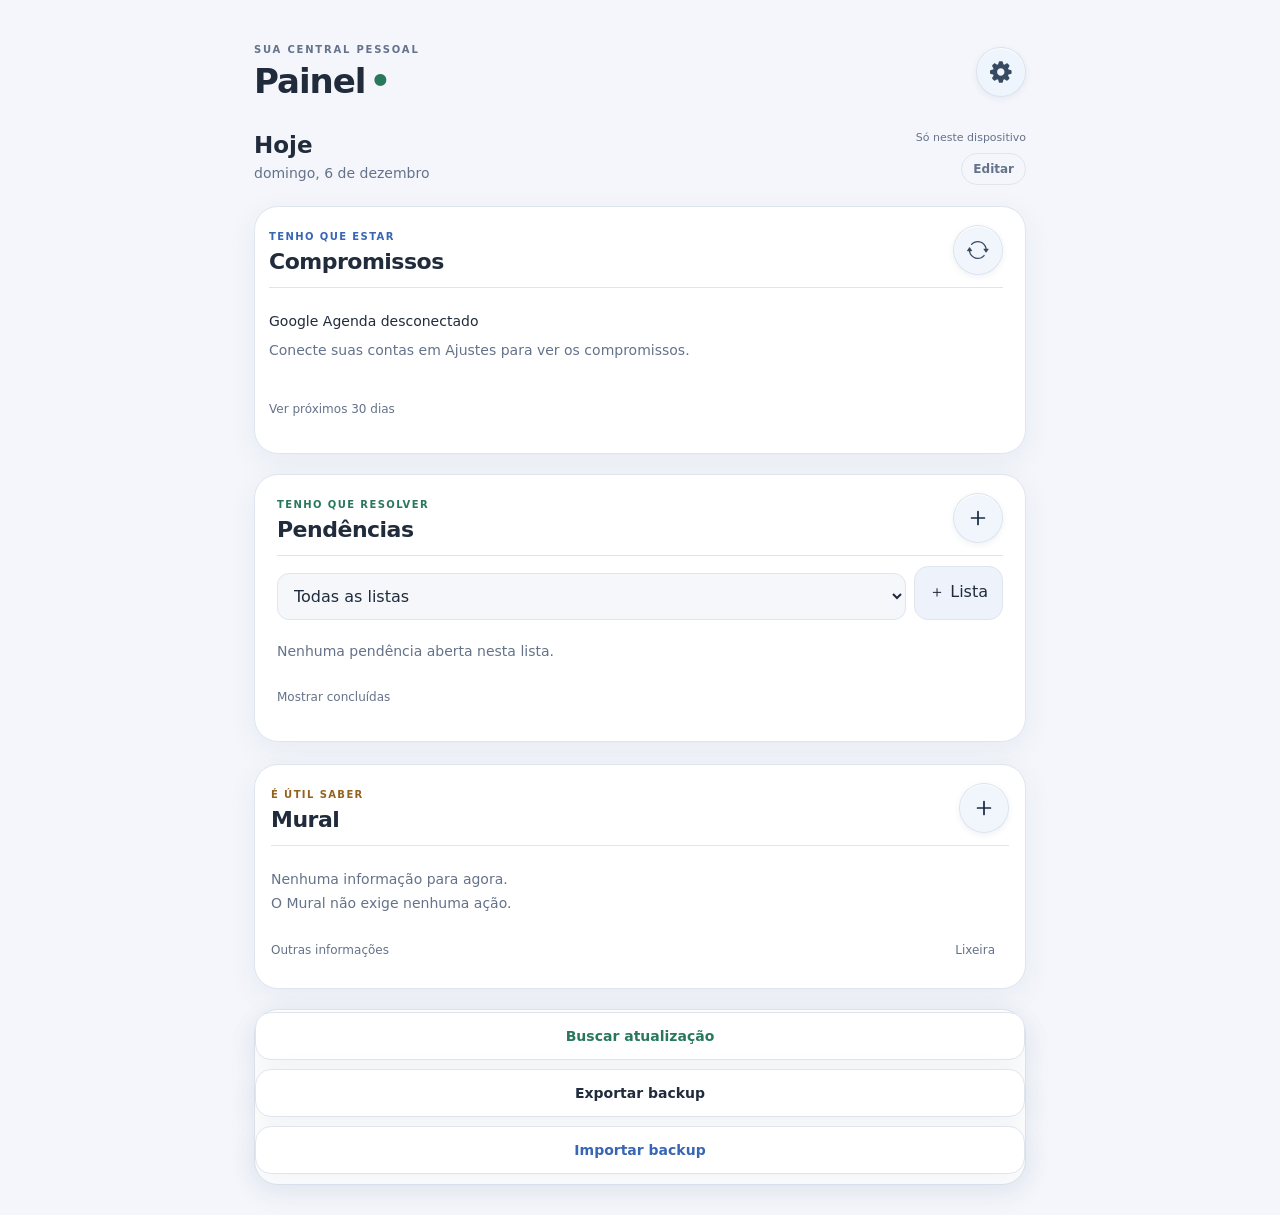
==== commit 9f5318fe: "Adicionar edição da ordem dos cartões" ====
--- a/index.html
+++ b/index.html
@@ -1,4 +1,4 @@
-<!doctype html><html lang="pt-BR"><head><meta charset="utf-8"><meta name="viewport" content="width=device-width,initial-scale=1,viewport-fit=cover"><meta name="theme-color" content="#10131d"><meta name="apple-mobile-web-app-capable" content="yes"><link rel="manifest" href="manifest.webmanifest"><link rel="icon" href="icon.svg"><link rel="apple-touch-icon" href="icon-192.png"><link rel="stylesheet" href="style.css?v=1.1.14"><title>Painel</title><style>body.settings-open>header,body.settings-open>main{display:none!important}body.settings-open{overflow:visible!important}#config.settings-page{position:relative!important;z-index:1!important;inset:auto!important;min-height:100dvh!important;width:100%!important;overflow:visible!important;padding:calc(max(20px,env(safe-area-inset-top))) 24px max(36px,env(safe-area-inset-bottom))!important}#config .settings-page__content{width:100%!important;max-width:none!important;margin:0!important}@media(max-width:450px){#config.settings-page{padding-left:16px!important;padding-right:16px!important}}</style></head><body><header><div><small>SUA CENTRAL PESSOAL</small><h1>Painel<span>•</span></h1></div><button id="settings" class="icon-button" aria-label="Configurações"><svg xmlns="http://www.w3.org/2000/svg" xmlns:xlink="http://www.w3.org/1999/xlink" version="1.1" viewBox="0 0 21.3594 20.9609" width="24" height="24" aria-hidden="true"><g><rect height="20.9609" opacity="0" width="21.3594" x="0" y="0"/><path d="M9.53125 20.9609L11.4219 20.9609C11.9609 20.9609 12.3359 20.6484 12.4609 20.1094L12.9766 17.9297C13.3359 17.8047 13.6953 17.6641 14.0156 17.5156L15.9219 18.6953C16.375 18.9844 16.875 18.9375 17.2422 18.5625L18.5703 17.2422C18.9453 16.8672 19 16.3594 18.6953 15.8984L17.5234 14.0078C17.6719 13.6719 17.8125 13.3281 17.9219 12.9844L20.1172 12.4688C20.6562 12.3438 20.9531 11.9688 20.9531 11.4297L20.9531 9.5625C20.9531 9.03125 20.6562 8.66406 20.1172 8.53125L17.9375 8.00781C17.8125 7.63281 17.6641 7.28906 17.5391 6.98438L18.7109 5.0625C19 4.60156 18.9688 4.125 18.5859 3.74219L17.2422 2.41406C16.8594 2.0625 16.3984 1.98438 15.9453 2.27344L14.0156 3.46875C13.7031 3.3125 13.3516 3.17969 12.9766 3.05469L12.4609 0.851562C12.3359 0.3125 11.9609 0 11.4219 0L9.53125 0C8.99219 0 8.61719 0.3125 8.49219 0.851562L7.97656 3.03906C7.61719 3.16406 7.25781 3.29688 6.92969 3.46094L5.00781 2.27344C4.55469 1.98438 4.07812 2.04688 3.71094 2.41406L2.36719 3.74219C1.98438 4.125 1.95312 4.60156 2.24219 5.0625L3.41406 6.98438C3.28906 7.28906 3.14062 7.63281 3.01562 8.00781L0.835938 8.53125C0.304688 8.66406 0 9.03125 0 9.5625L0 11.4297C0 11.9688 0.304688 12.3438 0.835938 12.4688L3.03125 12.9844C3.14062 13.3281 3.28125 13.6719 3.42969 14.0078L2.25781 15.8984C1.95312 16.3594 2.00781 16.8672 2.38281 17.2422L3.71094 18.5625C4.07812 18.9375 4.57812 18.9844 5.03125 18.6953L6.9375 17.5156C7.26562 17.6641 7.61719 17.8047 7.97656 17.9297L8.49219 20.1094C8.61719 20.6484 8.99219 20.9609 9.53125 20.9609ZM10.4766 14.0625C8.5 14.0625 6.89062 12.4531 6.89062 10.4766C6.89062 8.5 8.5 6.89062 10.4766 6.89062C12.4531 6.89062 14.0625 8.5 14.0625 10.4766C14.0625 12.4531 12.4531 14.0625 10.4766 14.0625Z" fill="currentColor" fill-opacity="0.85"/></g></svg></button></header><main><div class="heading"><div><h2>Hoje</h2><p id="date"></p></div><span id="status" role="status">Neste dispositivo</span></div><section class="agenda"><div class="sectionhead"><div><small>TENHO QUE ESTAR</small><h2>Compromissos</h2></div><button id="refresh" class="icon-button" aria-label="Atualizar compromissos"><svg xmlns="http://www.w3.org/2000/svg" xmlns:xlink="http://www.w3.org/1999/xlink" version="1.1" viewBox="0 0 24.861 20.3672" width="24" height="24" aria-hidden="true"><g><rect height="20.3672" opacity="0" width="24.861" x="0" y="0"/><path d="M23.8133 8.76562L19.2664 8.76562C18.6336 8.76562 18.4539 9.20312 18.8133 9.70312L21.032 12.8672C21.3211 13.2891 21.7508 13.2969 22.0477 12.8672L24.2664 9.71094C24.6258 9.20312 24.4539 8.76562 23.8133 8.76562ZM12.2274 1.46094C17.0477 1.46094 20.9461 5.35938 20.9461 10.1797C20.9461 10.5703 21.2742 10.8984 21.6805 10.8984C22.0711 10.8984 22.3914 10.5781 22.3992 10.1875C22.3914 4.55469 17.8445 0 12.2274 0C9.23517 0 6.50079 1.30469 4.63361 3.41406C4.28204 3.79688 4.39923 4.29688 4.71954 4.52344C5.00079 4.73438 5.37579 4.74219 5.72736 4.36719C7.33673 2.5625 9.66486 1.46094 12.2274 1.46094ZM0.641418 11.5859L5.18829 11.5859C5.82111 11.5859 5.99298 11.1484 5.64142 10.6484L3.42267 7.48438C3.13361 7.07031 2.70392 7.0625 2.40704 7.48438L0.188293 10.6406C-0.178895 11.1484 0.000792585 11.5859 0.641418 11.5859ZM12.2274 18.8984C7.40704 18.8984 3.50861 15 3.50861 10.1797C3.50861 9.78125 3.18048 9.45312 2.77423 9.45312C2.38361 9.45312 2.06329 9.77344 2.05548 10.1719C2.06329 15.8047 6.61017 20.3516 12.2274 20.3516C15.2195 20.3516 17.9539 19.0469 19.8211 16.9453C20.1727 16.5547 20.0555 16.0625 19.7352 15.8281C19.4539 15.625 19.0789 15.6094 18.7274 15.9922C17.118 17.7891 14.7899 18.8984 12.2274 18.8984Z" fill="currentColor" fill-opacity="0.85"/></g></svg></button></div><div id="events"></div><p id="agendaage" class="hint"></p><button id="upcoming" class="textbutton">Ver próximos 30 dias</button></section><section class="tasks"><div class="sectionhead"><div><small>TENHO QUE RESOLVER</small><h2>Pendências</h2></div><button id="newtask" class="icon-button" aria-label="Nova pendência"><svg viewBox="0 0 24 24" aria-hidden="true"><path d="M12 5v14M5 12h14" fill="none" stroke="currentColor" stroke-width="1.9" stroke-linecap="round"/></svg></button></div><div class="listbar"><select id="listfilter" aria-label="Lista de pendências"></select><button id="newlist">＋ Lista</button></div><div id="tasks"></div><button id="completed" class="textbutton">Mostrar concluídas</button></section><section class="board"><div class="sectionhead"><div><small>É ÚTIL SABER</small><h2>Mural</h2></div><button id="newnote" class="icon-button" aria-label="Nova informação"><svg viewBox="0 0 24 24" aria-hidden="true"><path d="M12 5v14M5 12h14" fill="none" stroke="currentColor" stroke-width="1.9" stroke-linecap="round"/></svg></button></div><div id="notes"></div><div class="boardfooter"><button id="hidden" class="textbutton">Outras informações</button><button id="trash" class="textbutton">Lixeira</button></div></section><section class="home-utilities" aria-label="Dados e atualização"><button id="homeforceupdate" type="button">Buscar atualização</button><button id="homeexport" type="button">Exportar backup</button><button id="homeimport" type="button">Importar backup</button></section></main><dialog id="editor"><form id="form"><div class="dialoghead"><h2 id="formtitle"></h2><button type="button" data-close class="dialog-close" aria-label="Fechar"><svg xmlns="http://www.w3.org/2000/svg" xmlns:xlink="http://www.w3.org/1999/xlink" version="1.1" viewBox="0 0 20.7578 20.3672" width="24" height="24" aria-hidden="true"><g><rect height="20.3672" opacity="0" width="20.7578" x="0" y="0"/><path d="M10.1719 20.3516C15.7891 20.3516 20.3516 15.7969 20.3516 10.1797C20.3516 4.5625 15.7891 0 10.1719 0C4.55469 0 0 4.5625 0 10.1797C0 15.7969 4.55469 20.3516 10.1719 20.3516ZM10.1719 18.8984C5.35156 18.8984 1.45312 15 1.45312 10.1797C1.45312 5.35938 5.35156 1.46094 10.1719 1.46094C14.9922 1.46094 18.8906 5.35938 18.8906 10.1797C18.8906 15 14.9922 18.8984 10.1719 18.8984Z" fill="currentColor" fill-opacity="0.85"/><path d="M7.1875 14.1562L14.1406 7.19531C14.2812 7.0625 14.3594 6.89062 14.3594 6.70312C14.3594 6.3125 14.0469 6.01562 13.6562 6.01562C13.4688 6.01562 13.3047 6.08594 13.1719 6.22656L6.19531 13.1797C6.05469 13.3203 5.98438 13.4766 5.98438 13.6797C5.98438 14.0625 6.28906 14.375 6.67969 14.375C6.88281 14.375 7.04688 14.2969 7.1875 14.1562ZM13.1562 14.1562C13.2891 14.2969 13.4531 14.375 13.6562 14.375C14.0469 14.375 14.3594 14.0625 14.3594 13.6797C14.3594 13.4766 14.2812 13.3203 14.1406 13.1797L7.17188 6.22656C7.03125 6.08594 6.875 6.01562 6.67969 6.01562C6.28906 6.01562 5.98438 6.3125 5.98438 6.70312C5.98438 6.89062 6.05469 7.0625 6.19531 7.19531Z" fill="currentColor" fill-opacity="0.85"/></g></svg></button></div><input type="hidden" name="id"><input type="hidden" name="kind"><label>Título<input name="title" required maxlength="200" placeholder="O que você quer guardar?"></label><label>Descrição opcional<textarea name="description" rows="2" maxlength="4000"></textarea></label><div id="taskfields"><label>Lista<select name="listId"></select></label><label>Prazo real <span>— opcional</span><input name="dueDate" type="date"></label><label>Horário do prazo <span>— opcional</span><input name="dueTime" type="time"></label><label>Avisos prévios (minutos antes, separados por vírgula)<input name="before" placeholder="Ex.: 30, 120"></label><p class="hint">Sem prazo, continua aberta até você resolver. Sem horário, o prazo é apenas uma data.</p></div><div id="notefields"><label>Validade<select name="preset"><option value="today">Hoje</option><option value="tomorrow">Até amanhã</option><option value="week">Esta semana</option><option value="custom">Intervalo personalizado</option><option value="permanent">Permanente</option></select></label><div id="range"><label>Início<input name="starts" type="datetime-local"></label><label>Fim<input name="ends" type="datetime-local"></label></div><label class="inline"><input name="highlight" type="checkbox"> Destaque visual</label><label>Repetir<select name="repeat"><option value="none">Não repetir</option><option value="daily">Todos os dias</option><option value="weekly">Dias da semana</option></select></label><div id="weekdays" class="days"></div><label>Horários de aviso <span>— opcionais</span><input name="times" placeholder="12:00, 15:00, 18:00, 20:00"></label><p class="hint">São oportunidades de ver esta informação. Ignorar não cria obrigação.</p></div><button id="deletetask" type="button" hidden>Descartar pendência</button><p id="formerror" role="alert"></p><button class="primary" type="submit">Salvar</button></form></dialog><section id="config" class="settings-page" hidden aria-hidden="true"><div class="settings-page__content"><div class="settings-page__topbar"><button id="settingsback" class="glass-back" type="button" aria-label="Voltar à tela inicial"><svg viewBox="0 0 12.5938 17.0547" width="13" height="17" aria-hidden="true"><path d="M0 8.52344C0 8.74219 0.0859375 8.92969 0.25 9.09375L8.28125 16.8203C8.42969 16.9609 8.61719 17.0469 8.83594 17.0469C9.27344 17.0469 9.61719 16.7109 9.61719 16.2656C9.61719 16.0469 9.53125 15.8594 9.39062 15.7188L1.90625 8.52344L9.39062 1.32031C9.53125 1.17969 9.61719 0.984375 9.61719 0.773438C9.61719 0.328125 9.27344 0 8.83594 0C8.61719 0 8.42969 0.078125 8.28125 0.226562L0.25 7.95312C0.0859375 8.10938 0 8.29688 0 8.52344Z" fill="currentColor" fill-opacity=".85"/></svg></button><h1>Ajustes</h1></div><h2 class="settings-section-title">Aparência</h2><article class="settings-card settings-card--theme"><div class="settings-row__intro"><span class="settings-icon is-blue"><svg viewBox="0 0 24 24" aria-hidden="true"><path d="M12 3.5a8.5 8.5 0 1 0 0 17h1.1a1.8 1.8 0 0 0 1.7-2.4l-.15-.45a1.8 1.8 0 0 1 1.7-2.4H18A4.5 4.5 0 0 0 18 6.5 8.4 8.4 0 0 0 12 3.5Z" fill="none" stroke="currentColor" stroke-width="1.8"/><circle cx="7.7" cy="11.2" r="1" fill="currentColor"/><circle cx="11.4" cy="7.8" r="1" fill="currentColor"/><circle cx="15.6" cy="9.6" r="1" fill="currentColor"/></svg></span><div><h3>Tema</h3></div></div><div id="themePicker" class="theme-picker" role="radiogroup" aria-label="Tema"><div class="theme-picker__bubble" aria-hidden="true"></div><button type="button" class="theme-option" role="radio" aria-label="Claro" data-theme-choice="light"><svg viewBox="0 0 24 24" aria-hidden="true"><circle cx="12" cy="12" r="7.25" fill="none" stroke="currentColor" stroke-width="2.5"/></svg><span>Claro</span></button><button type="button" class="theme-option" role="radio" aria-label="Sistema" data-theme-choice="system"><svg viewBox="0 0 24 24" aria-hidden="true"><circle cx="12" cy="12" r="7.25" fill="currentColor" opacity=".25"/><path d="M6.6 17.4 17.4 6.6" fill="none" stroke="currentColor" stroke-width="2.5" stroke-linecap="round"/></svg><span>Sistema</span></button><button type="button" class="theme-option" role="radio" aria-label="Escuro" data-theme-choice="dark"><svg viewBox="0 0 24 24" aria-hidden="true"><circle cx="12" cy="12" r="7.25" fill="currentColor"/></svg><span>Escuro</span></button></div></article>
+<!doctype html><html lang="pt-BR"><head><meta charset="utf-8"><meta name="viewport" content="width=device-width,initial-scale=1,viewport-fit=cover"><meta name="theme-color" content="#10131d"><meta name="apple-mobile-web-app-capable" content="yes"><link rel="manifest" href="manifest.webmanifest"><link rel="icon" href="icon.svg"><link rel="apple-touch-icon" href="icon-192.png"><link rel="stylesheet" href="style.css?v=1.1.15"><title>Painel</title><style>body.settings-open>header,body.settings-open>main{display:none!important}body.settings-open{overflow:visible!important}#config.settings-page{position:relative!important;z-index:1!important;inset:auto!important;min-height:100dvh!important;width:100%!important;overflow:visible!important;padding:calc(max(20px,env(safe-area-inset-top))) 24px max(36px,env(safe-area-inset-bottom))!important}#config .settings-page__content{width:100%!important;max-width:none!important;margin:0!important}@media(max-width:450px){#config.settings-page{padding-left:16px!important;padding-right:16px!important}}</style></head><body><header><div><small>SUA CENTRAL PESSOAL</small><h1>Painel<span>•</span></h1></div><button id="settings" class="icon-button" aria-label="Configurações"><svg xmlns="http://www.w3.org/2000/svg" xmlns:xlink="http://www.w3.org/1999/xlink" version="1.1" viewBox="0 0 21.3594 20.9609" width="24" height="24" aria-hidden="true"><g><rect height="20.9609" opacity="0" width="21.3594" x="0" y="0"/><path d="M9.53125 20.9609L11.4219 20.9609C11.9609 20.9609 12.3359 20.6484 12.4609 20.1094L12.9766 17.9297C13.3359 17.8047 13.6953 17.6641 14.0156 17.5156L15.9219 18.6953C16.375 18.9844 16.875 18.9375 17.2422 18.5625L18.5703 17.2422C18.9453 16.8672 19 16.3594 18.6953 15.8984L17.5234 14.0078C17.6719 13.6719 17.8125 13.3281 17.9219 12.9844L20.1172 12.4688C20.6562 12.3438 20.9531 11.9688 20.9531 11.4297L20.9531 9.5625C20.9531 9.03125 20.6562 8.66406 20.1172 8.53125L17.9375 8.00781C17.8125 7.63281 17.6641 7.28906 17.5391 6.98438L18.7109 5.0625C19 4.60156 18.9688 4.125 18.5859 3.74219L17.2422 2.41406C16.8594 2.0625 16.3984 1.98438 15.9453 2.27344L14.0156 3.46875C13.7031 3.3125 13.3516 3.17969 12.9766 3.05469L12.4609 0.851562C12.3359 0.3125 11.9609 0 11.4219 0L9.53125 0C8.99219 0 8.61719 0.3125 8.49219 0.851562L7.97656 3.03906C7.61719 3.16406 7.25781 3.29688 6.92969 3.46094L5.00781 2.27344C4.55469 1.98438 4.07812 2.04688 3.71094 2.41406L2.36719 3.74219C1.98438 4.125 1.95312 4.60156 2.24219 5.0625L3.41406 6.98438C3.28906 7.28906 3.14062 7.63281 3.01562 8.00781L0.835938 8.53125C0.304688 8.66406 0 9.03125 0 9.5625L0 11.4297C0 11.9688 0.304688 12.3438 0.835938 12.4688L3.03125 12.9844C3.14062 13.3281 3.28125 13.6719 3.42969 14.0078L2.25781 15.8984C1.95312 16.3594 2.00781 16.8672 2.38281 17.2422L3.71094 18.5625C4.07812 18.9375 4.57812 18.9844 5.03125 18.6953L6.9375 17.5156C7.26562 17.6641 7.61719 17.8047 7.97656 17.9297L8.49219 20.1094C8.61719 20.6484 8.99219 20.9609 9.53125 20.9609ZM10.4766 14.0625C8.5 14.0625 6.89062 12.4531 6.89062 10.4766C6.89062 8.5 8.5 6.89062 10.4766 6.89062C12.4531 6.89062 14.0625 8.5 14.0625 10.4766C14.0625 12.4531 12.4531 14.0625 10.4766 14.0625Z" fill="currentColor" fill-opacity="0.85"/></g></svg></button></header><main><div class="heading"><div><h2>Hoje</h2><p id="date"></p></div><div class="heading-actions"><span id="status" role="status">Neste dispositivo</span><button id="editlayout" class="layout-edit-button" type="button">Editar</button></div></div><section id="agenda-section" class="agenda"><div class="sectionhead"><div><small>TENHO QUE ESTAR</small><h2>Compromissos</h2></div><button id="refresh" class="icon-button" aria-label="Atualizar compromissos"><svg xmlns="http://www.w3.org/2000/svg" xmlns:xlink="http://www.w3.org/1999/xlink" version="1.1" viewBox="0 0 24.861 20.3672" width="24" height="24" aria-hidden="true"><g><rect height="20.3672" opacity="0" width="24.861" x="0" y="0"/><path d="M23.8133 8.76562L19.2664 8.76562C18.6336 8.76562 18.4539 9.20312 18.8133 9.70312L21.032 12.8672C21.3211 13.2891 21.7508 13.2969 22.0477 12.8672L24.2664 9.71094C24.6258 9.20312 24.4539 8.76562 23.8133 8.76562ZM12.2274 1.46094C17.0477 1.46094 20.9461 5.35938 20.9461 10.1797C20.9461 10.5703 21.2742 10.8984 21.6805 10.8984C22.0711 10.8984 22.3914 10.5781 22.3992 10.1875C22.3914 4.55469 17.8445 0 12.2274 0C9.23517 0 6.50079 1.30469 4.63361 3.41406C4.28204 3.79688 4.39923 4.29688 4.71954 4.52344C5.00079 4.73438 5.37579 4.74219 5.72736 4.36719C7.33673 2.5625 9.66486 1.46094 12.2274 1.46094ZM0.641418 11.5859L5.18829 11.5859C5.82111 11.5859 5.99298 11.1484 5.64142 10.6484L3.42267 7.48438C3.13361 7.07031 2.70392 7.0625 2.40704 7.48438L0.188293 10.6406C-0.178895 11.1484 0.000792585 11.5859 0.641418 11.5859ZM12.2274 18.8984C7.40704 18.8984 3.50861 15 3.50861 10.1797C3.50861 9.78125 3.18048 9.45312 2.77423 9.45312C2.38361 9.45312 2.06329 9.77344 2.05548 10.1719C2.06329 15.8047 6.61017 20.3516 12.2274 20.3516C15.2195 20.3516 17.9539 19.0469 19.8211 16.9453C20.1727 16.5547 20.0555 16.0625 19.7352 15.8281C19.4539 15.625 19.0789 15.6094 18.7274 15.9922C17.118 17.7891 14.7899 18.8984 12.2274 18.8984Z" fill="currentColor" fill-opacity="0.85"/></g></svg></button></div><div id="events"></div><p id="agendaage" class="hint"></p><button id="upcoming" class="textbutton">Ver próximos 30 dias</button></section><section id="tasks-section" class="tasks"><div class="sectionhead"><div><small>TENHO QUE RESOLVER</small><h2>Pendências</h2></div><button id="newtask" class="icon-button" aria-label="Nova pendência"><svg viewBox="0 0 24 24" aria-hidden="true"><path d="M12 5v14M5 12h14" fill="none" stroke="currentColor" stroke-width="1.9" stroke-linecap="round"/></svg></button></div><div class="listbar"><select id="listfilter" aria-label="Lista de pendências"></select><button id="newlist">＋ Lista</button></div><div id="tasks"></div><button id="completed" class="textbutton">Mostrar concluídas</button></section><section id="board-section" class="board"><div class="sectionhead"><div><small>É ÚTIL SABER</small><h2>Mural</h2></div><button id="newnote" class="icon-button" aria-label="Nova informação"><svg viewBox="0 0 24 24" aria-hidden="true"><path d="M12 5v14M5 12h14" fill="none" stroke="currentColor" stroke-width="1.9" stroke-linecap="round"/></svg></button></div><div id="notes"></div><div class="boardfooter"><button id="hidden" class="textbutton">Outras informações</button><button id="trash" class="textbutton">Lixeira</button></div></section><section class="home-utilities" aria-label="Dados e atualização"><button id="homeforceupdate" type="button">Buscar atualização</button><button id="homeexport" type="button">Exportar backup</button><button id="homeimport" type="button">Importar backup</button></section></main><dialog id="editor"><form id="form"><div class="dialoghead"><h2 id="formtitle"></h2><button type="button" data-close class="dialog-close" aria-label="Fechar"><svg xmlns="http://www.w3.org/2000/svg" xmlns:xlink="http://www.w3.org/1999/xlink" version="1.1" viewBox="0 0 20.7578 20.3672" width="24" height="24" aria-hidden="true"><g><rect height="20.3672" opacity="0" width="20.7578" x="0" y="0"/><path d="M10.1719 20.3516C15.7891 20.3516 20.3516 15.7969 20.3516 10.1797C20.3516 4.5625 15.7891 0 10.1719 0C4.55469 0 0 4.5625 0 10.1797C0 15.7969 4.55469 20.3516 10.1719 20.3516ZM10.1719 18.8984C5.35156 18.8984 1.45312 15 1.45312 10.1797C1.45312 5.35938 5.35156 1.46094 10.1719 1.46094C14.9922 1.46094 18.8906 5.35938 18.8906 10.1797C18.8906 15 14.9922 18.8984 10.1719 18.8984Z" fill="currentColor" fill-opacity="0.85"/><path d="M7.1875 14.1562L14.1406 7.19531C14.2812 7.0625 14.3594 6.89062 14.3594 6.70312C14.3594 6.3125 14.0469 6.01562 13.6562 6.01562C13.4688 6.01562 13.3047 6.08594 13.1719 6.22656L6.19531 13.1797C6.05469 13.3203 5.98438 13.4766 5.98438 13.6797C5.98438 14.0625 6.28906 14.375 6.67969 14.375C6.88281 14.375 7.04688 14.2969 7.1875 14.1562ZM13.1562 14.1562C13.2891 14.2969 13.4531 14.375 13.6562 14.375C14.0469 14.375 14.3594 14.0625 14.3594 13.6797C14.3594 13.4766 14.2812 13.3203 14.1406 13.1797L7.17188 6.22656C7.03125 6.08594 6.875 6.01562 6.67969 6.01562C6.28906 6.01562 5.98438 6.3125 5.98438 6.70312C5.98438 6.89062 6.05469 7.0625 6.19531 7.19531Z" fill="currentColor" fill-opacity="0.85"/></g></svg></button></div><input type="hidden" name="id"><input type="hidden" name="kind"><label>Título<input name="title" required maxlength="200" placeholder="O que você quer guardar?"></label><label>Descrição opcional<textarea name="description" rows="2" maxlength="4000"></textarea></label><div id="taskfields"><label>Lista<select name="listId"></select></label><label>Prazo real <span>— opcional</span><input name="dueDate" type="date"></label><label>Horário do prazo <span>— opcional</span><input name="dueTime" type="time"></label><label>Avisos prévios (minutos antes, separados por vírgula)<input name="before" placeholder="Ex.: 30, 120"></label><p class="hint">Sem prazo, continua aberta até você resolver. Sem horário, o prazo é apenas uma data.</p></div><div id="notefields"><label>Validade<select name="preset"><option value="today">Hoje</option><option value="tomorrow">Até amanhã</option><option value="week">Esta semana</option><option value="custom">Intervalo personalizado</option><option value="permanent">Permanente</option></select></label><div id="range"><label>Início<input name="starts" type="datetime-local"></label><label>Fim<input name="ends" type="datetime-local"></label></div><label class="inline"><input name="highlight" type="checkbox"> Destaque visual</label><label>Repetir<select name="repeat"><option value="none">Não repetir</option><option value="daily">Todos os dias</option><option value="weekly">Dias da semana</option></select></label><div id="weekdays" class="days"></div><label>Horários de aviso <span>— opcionais</span><input name="times" placeholder="12:00, 15:00, 18:00, 20:00"></label><p class="hint">São oportunidades de ver esta informação. Ignorar não cria obrigação.</p></div><button id="deletetask" type="button" hidden>Descartar pendência</button><p id="formerror" role="alert"></p><button class="primary" type="submit">Salvar</button></form></dialog><section id="config" class="settings-page" hidden aria-hidden="true"><div class="settings-page__content"><div class="settings-page__topbar"><button id="settingsback" class="glass-back" type="button" aria-label="Voltar à tela inicial"><svg viewBox="0 0 12.5938 17.0547" width="13" height="17" aria-hidden="true"><path d="M0 8.52344C0 8.74219 0.0859375 8.92969 0.25 9.09375L8.28125 16.8203C8.42969 16.9609 8.61719 17.0469 8.83594 17.0469C9.27344 17.0469 9.61719 16.7109 9.61719 16.2656C9.61719 16.0469 9.53125 15.8594 9.39062 15.7188L1.90625 8.52344L9.39062 1.32031C9.53125 1.17969 9.61719 0.984375 9.61719 0.773438C9.61719 0.328125 9.27344 0 8.83594 0C8.61719 0 8.42969 0.078125 8.28125 0.226562L0.25 7.95312C0.0859375 8.10938 0 8.29688 0 8.52344Z" fill="currentColor" fill-opacity=".85"/></svg></button><h1>Ajustes</h1></div><h2 class="settings-section-title">Aparência</h2><article class="settings-card settings-card--theme"><div class="settings-row__intro"><span class="settings-icon is-blue"><svg viewBox="0 0 24 24" aria-hidden="true"><path d="M12 3.5a8.5 8.5 0 1 0 0 17h1.1a1.8 1.8 0 0 0 1.7-2.4l-.15-.45a1.8 1.8 0 0 1 1.7-2.4H18A4.5 4.5 0 0 0 18 6.5 8.4 8.4 0 0 0 12 3.5Z" fill="none" stroke="currentColor" stroke-width="1.8"/><circle cx="7.7" cy="11.2" r="1" fill="currentColor"/><circle cx="11.4" cy="7.8" r="1" fill="currentColor"/><circle cx="15.6" cy="9.6" r="1" fill="currentColor"/></svg></span><div><h3>Tema</h3></div></div><div id="themePicker" class="theme-picker" role="radiogroup" aria-label="Tema"><div class="theme-picker__bubble" aria-hidden="true"></div><button type="button" class="theme-option" role="radio" aria-label="Claro" data-theme-choice="light"><svg viewBox="0 0 24 24" aria-hidden="true"><circle cx="12" cy="12" r="7.25" fill="none" stroke="currentColor" stroke-width="2.5"/></svg><span>Claro</span></button><button type="button" class="theme-option" role="radio" aria-label="Sistema" data-theme-choice="system"><svg viewBox="0 0 24 24" aria-hidden="true"><circle cx="12" cy="12" r="7.25" fill="currentColor" opacity=".25"/><path d="M6.6 17.4 17.4 6.6" fill="none" stroke="currentColor" stroke-width="2.5" stroke-linecap="round"/></svg><span>Sistema</span></button><button type="button" class="theme-option" role="radio" aria-label="Escuro" data-theme-choice="dark"><svg viewBox="0 0 24 24" aria-hidden="true"><circle cx="12" cy="12" r="7.25" fill="currentColor"/></svg><span>Escuro</span></button></div></article>
 <h2 class="settings-section-title">Sincronização</h2><article class="settings-card"><div class="settings-row__intro"><span class="settings-icon is-cyan"><svg viewBox="0 0 24 24" aria-hidden="true"><path d="M7.5 18.5h9a4 4 0 0 0 .7-7.94A5.65 5.65 0 0 0 6.4 9.5 4.5 4.5 0 0 0 7.5 18.5Z" fill="none" stroke="currentColor" stroke-width="1.9" stroke-linejoin="round"/><path d="M12 9v6m0-6-2.3 2.3M12 9l2.3 2.3" fill="none" stroke="currentColor" stroke-width="1.9" stroke-linecap="round" stroke-linejoin="round"/></svg></span><div><h3>Conta e dados</h3><p id="connection">Não configurado: dados apenas neste dispositivo.</p></div></div><div class="settings-fields"><label>URL do projeto Supabase<input id="server" type="url" placeholder="https://seu-projeto.supabase.co"></label><label>E-mail<input id="email" type="email" autocomplete="email"></label><label>Senha<input id="password" type="password" autocomplete="current-password"></label><button id="login" class="primary">Entrar</button><button id="logout" class="secondary-action">Sair</button></div></article><article class="settings-card settings-card--group"><button id="connectgoogle" class="settings-row" type="button"><span class="settings-icon is-blue"><svg viewBox="0 0 24 24" aria-hidden="true"><rect x="4" y="5.5" width="16" height="14" rx="3" fill="none" stroke="currentColor" stroke-width="1.9"/><path d="M8 3.8v3.4M16 3.8v3.4M4 10h16" fill="none" stroke="currentColor" stroke-width="1.9" stroke-linecap="round"/></svg></span><span class="settings-row__body"><strong>Google Agenda</strong><small id="googleaccounts">Nenhuma conta conectada.</small></span><span class="settings-chevron">›</span></button><button id="push" class="settings-row" type="button"><span class="settings-icon is-gold"><svg viewBox="0 0 24 24" aria-hidden="true"><path d="M18 16.5H6l1.35-1.9V10a4.65 4.65 0 0 1 9.3 0v4.6L18 16.5Z" fill="none" stroke="currentColor" stroke-width="1.9" stroke-linejoin="round"/><path d="M10 19a2.2 2.2 0 0 0 4 0" fill="none" stroke="currentColor" stroke-width="1.9" stroke-linecap="round"/></svg></span><span class="settings-row__body"><strong>Notificações</strong><small>Avisos neste dispositivo</small></span><span class="settings-chevron">›</span></button><button id="disablepush" class="settings-row settings-row--subtle" type="button"><span class="settings-row__spacer"></span><span class="settings-row__body"><strong>Desativar notificações</strong><small>Remove os avisos deste dispositivo</small></span><span class="settings-chevron">›</span></button></article>
 <h2 class="settings-section-title">Dados e atualização</h2><article class="settings-card settings-card--update"><div class="settings-row__intro"><span class="settings-icon is-green"><svg viewBox="0 0 24 24" aria-hidden="true"><path d="M18.4 8.3A7 7 0 0 0 6 7.1M5.6 5.2v3.4H9M5.6 15.7A7 7 0 0 0 18 16.9m.4 1.9v-3.4H15" fill="none" stroke="currentColor" stroke-width="2" stroke-linecap="round" stroke-linejoin="round"/></svg></span><div><h3>Atualizar aplicativo</h3><p>Busca a versão mais recente sem apagar seus dados.</p></div></div><button id="forceupdate" class="update-now" type="button"><svg viewBox="0 0 24 24" aria-hidden="true"><path d="M18.4 8.3A7 7 0 0 0 6 7.1M5.6 5.2v3.4H9M5.6 15.7A7 7 0 0 0 18 16.9m.4 1.9v-3.4H15" fill="none" stroke="currentColor" stroke-width="2" stroke-linecap="round" stroke-linejoin="round"/></svg><span>Buscar agora</span></button></article><article class="settings-card settings-card--group"><button id="export" class="settings-row" type="button"><span class="settings-icon is-purple"><svg viewBox="0 0 24 24" aria-hidden="true"><path d="M6.5 10.5v7a3 3 0 0 0 3 3h5a3 3 0 0 0 3-3v-7M12 3.5v11m0-11L8.7 6.8M12 3.5l3.3 3.3" fill="none" stroke="currentColor" stroke-width="1.9" stroke-linecap="round" stroke-linejoin="round"/></svg></span><span class="settings-row__body"><strong>Exportar dados</strong><small>Cria um backup JSON dos seus dados</small></span><span class="settings-chevron">›</span></button><label class="settings-row settings-row--label"><span class="settings-icon is-purple"><svg viewBox="0 0 24 24" aria-hidden="true"><path d="M6.5 13.5v4a3 3 0 0 0 3 3h5a3 3 0 0 0 3-3v-4M12 3.5v11m0 0 3.3-3.3M12 14.5l-3.3-3.3" fill="none" stroke="currentColor" stroke-width="1.9" stroke-linecap="round" stroke-linejoin="round"/></svg></span><span class="settings-row__body"><strong>Importar dados</strong><small>Restaura um backup do Painel</small></span><span class="settings-chevron">›</span><input id="import" type="file" accept="application/json,.json"></label></article>
-<h2 class="settings-section-title">Dados fictícios</h2><article class="settings-card settings-card--demo"><div class="settings-row__intro"><span class="settings-icon is-pink"><svg viewBox="0 0 24 24" aria-hidden="true"><path d="m12 3 1.25 4.75L18 9l-4.75 1.25L12 15l-1.25-4.75L6 9l4.75-1.25L12 3Zm6.2 11.5.7 2.7 2.7.7-2.7.7-.7 2.7-.7-2.7-2.7-.7 2.7-.7.7-2.7Z" fill="currentColor"/></svg></span><div><h3>Exemplos visuais</h3><p>Não geram notificações, não são sincronizados nem alteram seus dados reais.</p></div></div><div class="settings-demo-actions"><button id="adddemo" type="button">Adicionar exemplos</button><button id="removedemo" type="button">Remover exemplos</button></div></article><p id="configmessage" role="status" class="settings-message"></p></div></section><dialog id="collection"><div class="dialoghead"><h2 id="collectiontitle"></h2><button data-close class="dialog-close" aria-label="Fechar"><svg xmlns="http://www.w3.org/2000/svg" xmlns:xlink="http://www.w3.org/1999/xlink" version="1.1" viewBox="0 0 20.7578 20.3672" width="24" height="24" aria-hidden="true"><g><rect height="20.3672" opacity="0" width="20.7578" x="0" y="0"/><path d="M10.1719 20.3516C15.7891 20.3516 20.3516 15.7969 20.3516 10.1797C20.3516 4.5625 15.7891 0 10.1719 0C4.55469 0 0 4.5625 0 10.1797C0 15.7969 4.55469 20.3516 10.1719 20.3516ZM10.1719 18.8984C5.35156 18.8984 1.45312 15 1.45312 10.1797C1.45312 5.35938 5.35156 1.46094 10.1719 1.46094C14.9922 1.46094 18.8906 5.35938 18.8906 10.1797C18.8906 15 14.9922 18.8984 10.1719 18.8984Z" fill="currentColor" fill-opacity="0.85"/><path d="M7.1875 14.1562L14.1406 7.19531C14.2812 7.0625 14.3594 6.89062 14.3594 6.70312C14.3594 6.3125 14.0469 6.01562 13.6562 6.01562C13.4688 6.01562 13.3047 6.08594 13.1719 6.22656L6.19531 13.1797C6.05469 13.3203 5.98438 13.4766 5.98438 13.6797C5.98438 14.0625 6.28906 14.375 6.67969 14.375C6.88281 14.375 7.04688 14.2969 7.1875 14.1562ZM13.1562 14.1562C13.2891 14.2969 13.4531 14.375 13.6562 14.375C14.0469 14.375 14.3594 14.0625 14.3594 13.6797C14.3594 13.4766 14.2812 13.3203 14.1406 13.1797L7.17188 6.22656C7.03125 6.08594 6.875 6.01562 6.67969 6.01562C6.28906 6.01562 5.98438 6.3125 5.98438 6.70312C5.98438 6.89062 6.05469 7.0625 6.19531 7.19531Z" fill="currentColor" fill-opacity="0.85"/></g></svg></button></div><div id="collectionitems"></div></dialog><div id="toast" role="status"></div><script type="module" src="app.js?v=1.1.13"></script></body></html>
+<h2 class="settings-section-title">Dados fictícios</h2><article class="settings-card settings-card--demo"><div class="settings-row__intro"><span class="settings-icon is-pink"><svg viewBox="0 0 24 24" aria-hidden="true"><path d="m12 3 1.25 4.75L18 9l-4.75 1.25L12 15l-1.25-4.75L6 9l4.75-1.25L12 3Zm6.2 11.5.7 2.7 2.7.7-2.7.7-.7 2.7-.7-2.7-2.7-.7 2.7-.7.7-2.7Z" fill="currentColor"/></svg></span><div><h3>Exemplos visuais</h3><p>Não geram notificações, não são sincronizados nem alteram seus dados reais.</p></div></div><div class="settings-demo-actions"><button id="adddemo" type="button">Adicionar exemplos</button><button id="removedemo" type="button">Remover exemplos</button></div></article><p id="configmessage" role="status" class="settings-message"></p></div></section><dialog id="collection"><div class="dialoghead"><h2 id="collectiontitle"></h2><button data-close class="dialog-close" aria-label="Fechar"><svg xmlns="http://www.w3.org/2000/svg" xmlns:xlink="http://www.w3.org/1999/xlink" version="1.1" viewBox="0 0 20.7578 20.3672" width="24" height="24" aria-hidden="true"><g><rect height="20.3672" opacity="0" width="20.7578" x="0" y="0"/><path d="M10.1719 20.3516C15.7891 20.3516 20.3516 15.7969 20.3516 10.1797C20.3516 4.5625 15.7891 0 10.1719 0C4.55469 0 0 4.5625 0 10.1797C0 15.7969 4.55469 20.3516 10.1719 20.3516ZM10.1719 18.8984C5.35156 18.8984 1.45312 15 1.45312 10.1797C1.45312 5.35938 5.35156 1.46094 10.1719 1.46094C14.9922 1.46094 18.8906 5.35938 18.8906 10.1797C18.8906 15 14.9922 18.8984 10.1719 18.8984Z" fill="currentColor" fill-opacity="0.85"/><path d="M7.1875 14.1562L14.1406 7.19531C14.2812 7.0625 14.3594 6.89062 14.3594 6.70312C14.3594 6.3125 14.0469 6.01562 13.6562 6.01562C13.4688 6.01562 13.3047 6.08594 13.1719 6.22656L6.19531 13.1797C6.05469 13.3203 5.98438 13.4766 5.98438 13.6797C5.98438 14.0625 6.28906 14.375 6.67969 14.375C6.88281 14.375 7.04688 14.2969 7.1875 14.1562ZM13.1562 14.1562C13.2891 14.2969 13.4531 14.375 13.6562 14.375C14.0469 14.375 14.3594 14.0625 14.3594 13.6797C14.3594 13.4766 14.2812 13.3203 14.1406 13.1797L7.17188 6.22656C7.03125 6.08594 6.875 6.01562 6.67969 6.01562C6.28906 6.01562 5.98438 6.3125 5.98438 6.70312C5.98438 6.89062 6.05469 7.0625 6.19531 7.19531Z" fill="currentColor" fill-opacity="0.85"/></g></svg></button></div><div id="collectionitems"></div></dialog><div id="toast" role="status"></div><script type="module" src="app.js?v=1.1.15"></script></body></html>
--- a/style.css
+++ b/style.css
@@ -1,4 +1,4 @@
-:root{color-scheme:dark;--bg:#10131d;--panel:#191e2b;--text:#eef1f8;--muted:#9aa6bd;--blue:#8eb6ff;--green:#96d9bd;--gold:#e9c689}*{box-sizing:border-box}body{margin:0;background:radial-gradient(ellipse at 100% 0,#1d2a44 0,transparent 50%),var(--bg);color:var(--text);font:16px system-ui,-apple-system,sans-serif;min-height:100vh}header,main{max-width:820px;margin:auto;padding:24px}header{display:flex;justify-content:space-between;align-items:center;padding-top:max(24px,env(safe-area-inset-top))}h1{font-size:34px;letter-spacing:-1px;margin:4px 0}h1 span{color:var(--green);margin-left:4px}h2{font-size:23px;margin:5px 0}h3{margin-top:26px}small{font-size:10px;letter-spacing:1.8px;font-weight:650;color:var(--muted)}p{line-height:1.5}button,input,select,textarea{font:inherit}button{border:1px solid #ffffff18;background:#ffffff08;color:inherit;border-radius:14px;padding:10px 14px;cursor:pointer;min-height:44px}button:disabled{opacity:.45;cursor:default}button:hover{background:#ffffff12}button:focus-visible,input:focus-visible,select:focus-visible,textarea:focus-visible{outline:2px solid var(--blue);outline-offset:3px}.heading,.sectionhead,.dialoghead{display:flex;align-items:center;justify-content:space-between;gap:12px}.heading{margin-bottom:28px}.heading p{margin:4px 0;color:var(--muted);font-size:14px}#status{font-size:11px;color:var(--muted);max-width:140px;text-align:right}section{margin-bottom:36px}.sectionhead{margin-bottom:15px}.agenda{border-left:2px solid var(--blue);padding-left:18px}.agenda small{color:var(--blue)}.event{display:grid;grid-template-columns:60px 1fr;gap:14px;padding:14px 0;border-bottom:1px solid #ffffff0b}.event time{color:var(--blue);font-weight:650}.event p,.task p{margin:4px 0;color:var(--muted);font-size:12px}.empty{color:var(--muted);padding:18px 0;font-size:14px}.empty strong{color:var(--text);display:block;font-weight:500;margin-bottom:5px}.tasks small{color:var(--green)}.listbar{display:flex;gap:8px;margin-bottom:8px}.listbar select{flex:1}.task{display:flex;align-items:flex-start;gap:12px;padding:14px 0;border-bottom:1px solid #ffffff0b}.task .check{border:1px solid var(--green);border-radius:50%;min-width:26px;min-height:26px;width:26px;height:26px;padding:0;margin-top:2px}.task .content{flex:1}.task.done .title{text-decoration:line-through;color:var(--muted)}.edit{padding:4px 10px;border:0;color:var(--muted)}.board{background:linear-gradient(135deg,#222738,#1a2130);border:1px solid #ffffff12;border-radius:24px;padding:20px}.board small{color:var(--gold)}.note{border-bottom:1px solid #ffffff12;padding:17px 0}.note:last-child{border:0}.note h3{font-size:17px;font-weight:550;margin:0 0 7px}.note p{font-size:14px;color:#bbc4d6;margin:0;white-space:pre-wrap}.note.highlight{border-left:3px solid var(--gold);padding-left:12px}.actions{display:flex;flex-wrap:wrap;gap:5px;margin-top:10px}.actions button{font-size:12px;padding:6px 9px;min-height:36px;color:var(--muted)}.boardfooter{display:flex;justify-content:space-between;gap:10px}.textbutton{border:0;background:none;font-size:12px;color:var(--muted);padding-left:0}footer{text-align:center;font-size:12px;color:var(--muted);padding:12px 0 max(28px,env(safe-area-inset-bottom))}dialog{background:var(--panel);color:var(--text);border:1px solid #ffffff20;border-radius:24px;width:calc(100% - 24px);max-width:500px;max-height:90dvh;padding:22px;overflow:auto}dialog::backdrop{background:#050813cc;backdrop-filter:blur(5px)}label{display:block;font-size:13px;color:var(--muted);margin:17px 0 9px}label span{font-size:11px}input,select,textarea{display:block;width:100%;margin-top:7px;border:1px solid #ffffff20;border-radius:12px;background:#101521;color:var(--text);padding:12px;min-height:44px;font-size:16px}textarea{resize:vertical}.inline{display:flex;align-items:center;gap:10px}.inline input{width:20px;min-height:20px;margin:0}.hint{font-size:12px;color:var(--muted)}.primary{background:#9cbcff;color:#10203b;font-weight:650;width:100%;margin-top:14px}.days{display:flex;gap:6px;flex-wrap:wrap}.days label{margin:0;display:flex;align-items:center;gap:3px}.days input{width:18px;min-height:18px}.days span{font-size:12px}#toast{position:fixed;bottom:max(25px,env(safe-area-inset-bottom));left:50%;transform:translateX(-50%);background:#dce6ff;color:#132342;padding:12px 20px;border-radius:16px;display:none;max-width:90%;z-index:5}#formerror{color:#ffc8ba;font-size:13px}[hidden]{display:none!important}@media(min-width:700px){main{padding-top:5px}.board{padding:26px}header{padding-top:38px}}
+:root{color-scheme:dark;--bg:#10131d;--panel:#191e2b;--text:#eef1f8;--muted:#9aa6bd;--blue:#8eb6ff;--green:#96d9bd;--gold:#e9c689}*{box-sizing:border-box}body{margin:0;background:radial-gradient(ellipse at 100% 0,#1d2a44 0,transparent 50%),var(--bg);color:var(--text);font:16px system-ui,-apple-system,sans-serif;min-height:100vh}header,main{max-width:820px;margin:auto;padding:24px}header{display:flex;justify-content:space-between;align-items:center;padding-top:max(24px,env(safe-area-inset-top))}h1{font-size:34px;letter-spacing:-1px;margin:4px 0}h1 span{color:var(--green);margin-left:4px}h2{font-size:23px;margin:5px 0}h3{margin-top:26px}small{font-size:10px;letter-spacing:1.8px;font-weight:650;color:var(--muted)}p{line-height:1.5}button,input,select,textarea{font:inherit}button{border:1px solid #ffffff18;background:#ffffff08;color:inherit;border-radius:14px;padding:10px 14px;cursor:pointer;min-height:44px}button:disabled{opacity:.45;cursor:default}button:hover{background:#ffffff12}input:focus-visible,select:focus-visible,textarea:focus-visible{outline:2px solid var(--blue);outline-offset:3px}.heading,.sectionhead,.dialoghead{display:flex;align-items:center;justify-content:space-between;gap:12px}.heading{margin-bottom:28px}.heading p{margin:4px 0;color:var(--muted);font-size:14px}#status{font-size:11px;color:var(--muted);max-width:140px;text-align:right}section{margin-bottom:36px}.sectionhead{margin-bottom:15px}.agenda{border-left:2px solid var(--blue);padding-left:18px}.agenda small{color:var(--blue)}.event{display:grid;grid-template-columns:60px 1fr;gap:14px;padding:14px 0;border-bottom:1px solid #ffffff0b}.event time{color:var(--blue);font-weight:650}.event p,.task p{margin:4px 0;color:var(--muted);font-size:12px}.empty{color:var(--muted);padding:18px 0;font-size:14px}.empty strong{color:var(--text);display:block;font-weight:500;margin-bottom:5px}.tasks small{color:var(--green)}.listbar{display:flex;gap:8px;margin-bottom:8px}.listbar select{flex:1}.task{display:flex;align-items:flex-start;gap:12px;padding:14px 0;border-bottom:1px solid #ffffff0b}.task .check{border:1px solid var(--green);border-radius:50%;min-width:26px;min-height:26px;width:26px;height:26px;padding:0;margin-top:2px}.task .content{flex:1}.task.done .title{text-decoration:line-through;color:var(--muted)}.edit{padding:4px 10px;border:0;color:var(--muted)}.board{background:linear-gradient(135deg,#222738,#1a2130);border:1px solid #ffffff12;border-radius:24px;padding:20px}.board small{color:var(--gold)}.note{border-bottom:1px solid #ffffff12;padding:17px 0}.note:last-child{border:0}.note h3{font-size:17px;font-weight:550;margin:0 0 7px}.note p{font-size:14px;color:#bbc4d6;margin:0;white-space:pre-wrap}.note.highlight{border-left:3px solid var(--gold);padding-left:12px}.actions{display:flex;flex-wrap:wrap;gap:5px;margin-top:10px}.actions button{font-size:12px;padding:6px 9px;min-height:36px;color:var(--muted)}.boardfooter{display:flex;justify-content:space-between;gap:10px}.textbutton{border:0;background:none;font-size:12px;color:var(--muted);padding-left:0}footer{text-align:center;font-size:12px;color:var(--muted);padding:12px 0 max(28px,env(safe-area-inset-bottom))}dialog{background:var(--panel);color:var(--text);border:1px solid #ffffff20;border-radius:24px;width:calc(100% - 24px);max-width:500px;max-height:90dvh;padding:22px;overflow:auto}dialog::backdrop{background:#050813cc;backdrop-filter:blur(5px)}label{display:block;font-size:13px;color:var(--muted);margin:17px 0 9px}label span{font-size:11px}input,select,textarea{display:block;width:100%;margin-top:7px;border:1px solid #ffffff20;border-radius:12px;background:#101521;color:var(--text);padding:12px;min-height:44px;font-size:16px}textarea{resize:vertical}.inline{display:flex;align-items:center;gap:10px}.inline input{width:20px;min-height:20px;margin:0}.hint{font-size:12px;color:var(--muted)}.primary{background:#9cbcff;color:#10203b;font-weight:650;width:100%;margin-top:14px}.days{display:flex;gap:6px;flex-wrap:wrap}.days label{margin:0;display:flex;align-items:center;gap:3px}.days input{width:18px;min-height:18px}.days span{font-size:12px}#toast{position:fixed;bottom:max(25px,env(safe-area-inset-bottom));left:50%;transform:translateX(-50%);background:#dce6ff;color:#132342;padding:12px 20px;border-radius:16px;display:none;max-width:90%;z-index:5}#formerror{color:#ffc8ba;font-size:13px}[hidden]{display:none!important}@media(min-width:700px){main{padding-top:5px}.board{padding:26px}header{padding-top:38px}}
 /* Cartões delimitados e temas. */
 :root,[data-theme=light]{color-scheme:light;--bg:#f4f6fb;--panel:#ffffff;--text:#202b3c;--muted:#64728a;--blue:#3866b3;--green:#29785e;--gold:#93631d;--line:#dfe5ef;--control:#f5f7fb;--soft:#eef3fb;--shadow:0 8px 30px #263b6010}
 [data-theme=dark]{color-scheme:dark;--bg:#10131d;--panel:#191e2b;--text:#eef1f8;--muted:#9aa6bd;--blue:#8eb6ff;--green:#96d9bd;--gold:#e9c689;--line:#ffffff18;--control:#111725;--soft:#ffffff06;--shadow:0 8px 30px #00000020}
@@ -83,3 +83,7 @@
 
 /* Ações de atualização e backup na base da tela inicial. */
 .home-utilities{display:grid;grid-template-columns:1fr;gap:9px;margin:2px 0 6px;padding:2px 0 10px}.home-utilities button{min-height:48px;border-radius:16px;background:var(--panel);border-color:var(--line);box-shadow:var(--shadow);font-size:14px;font-weight:650}.home-utilities #homeforceupdate{color:var(--green)}.home-utilities #homeimport{color:var(--blue)}
+
+
+/* Organização manual dos cartões da tela inicial. */
+.heading-actions{display:flex;flex-direction:column;align-items:flex-end;gap:7px}.layout-edit-button{min-height:32px;padding:5px 11px;border-radius:999px;background:transparent;border-color:var(--line);color:var(--muted);font-size:12px;font-weight:650}.layout-edit-button.is-active{color:var(--blue);border-color:var(--blue)}.is-reordering{outline:2px dashed color-mix(in srgb,var(--blue) 45%,transparent);outline-offset:4px}.card-order-controls{display:flex;align-items:center;justify-content:space-between;gap:12px;margin:0 0 14px;padding:8px 10px;border-radius:12px;background:var(--soft);color:var(--muted);font-size:12px;font-weight:650}.card-order-controls>div{display:flex;gap:6px}.card-order-controls button{display:grid;place-items:center;min-width:34px;min-height:34px;padding:0;border-radius:10px;font-size:18px;line-height:1}.card-order-controls button:not(:disabled){color:var(--blue)}#layout-save-actions{display:flex;justify-content:center;margin:2px 0 16px}#layout-save-actions button{min-height:46px;padding:10px 20px;border-radius:999px;background:var(--blue);border-color:var(--blue);color:#fff;font-weight:750;box-shadow:var(--shadow)}
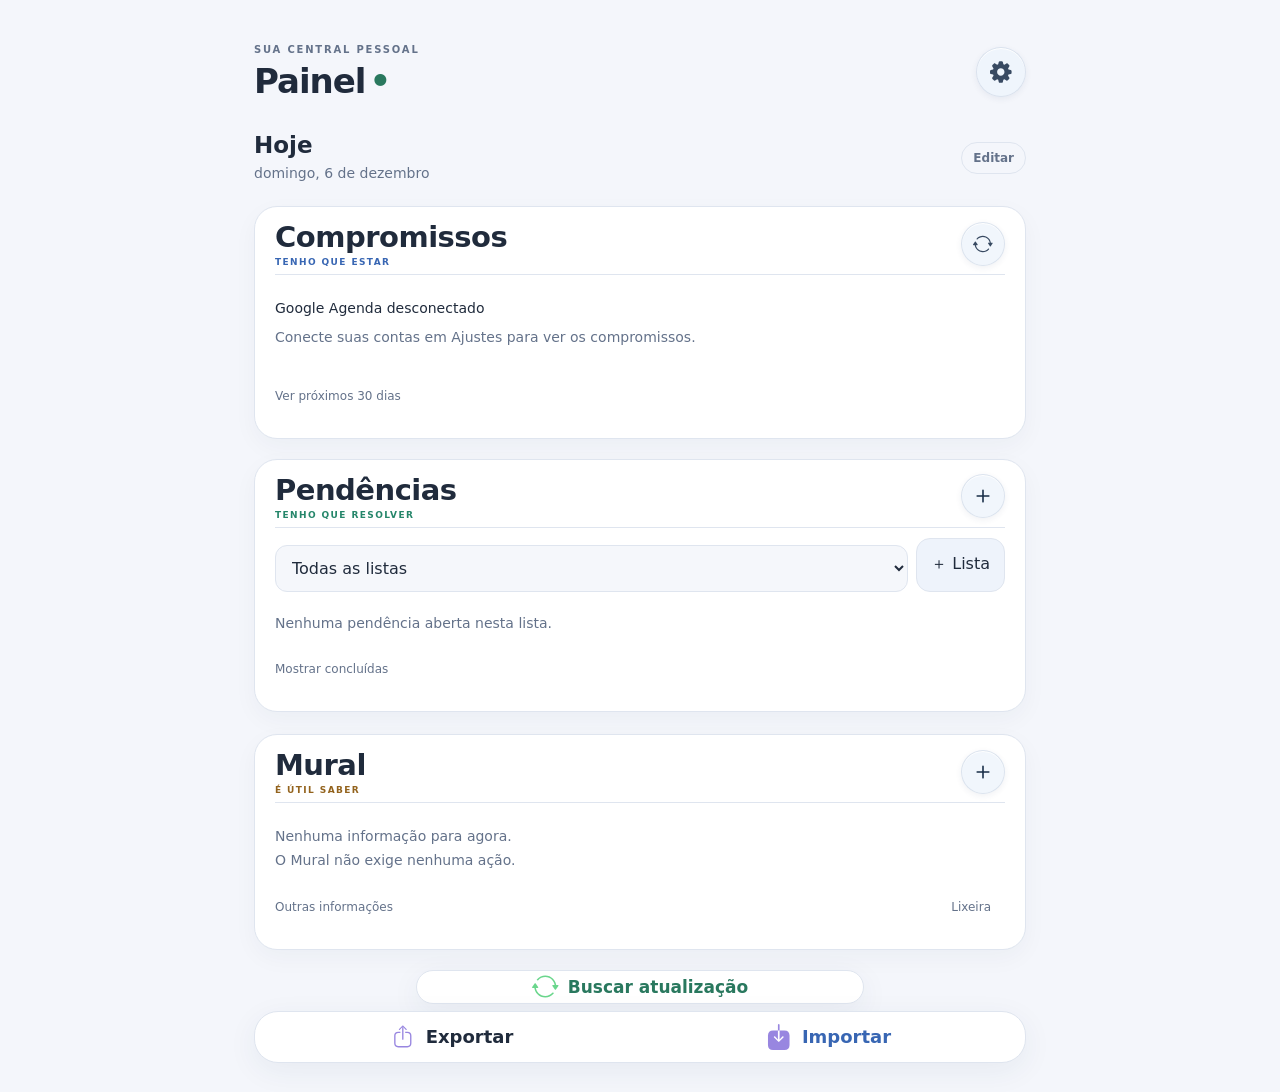
==== commit 5297e573: "Atualização" ====
--- a/index.html
+++ b/index.html
@@ -1,4 +1,44 @@
-<!doctype html><html lang="pt-BR"><head><meta charset="utf-8"><meta name="viewport" content="width=device-width,initial-scale=1,viewport-fit=cover"><meta name="theme-color" content="#10131d"><meta name="apple-mobile-web-app-capable" content="yes"><link rel="manifest" href="manifest.webmanifest"><link rel="icon" href="icon.svg"><link rel="apple-touch-icon" href="icon-192.png"><link rel="stylesheet" href="style.css?v=1.1.15"><title>Painel</title><style>body.settings-open>header,body.settings-open>main{display:none!important}body.settings-open{overflow:visible!important}#config.settings-page{position:relative!important;z-index:1!important;inset:auto!important;min-height:100dvh!important;width:100%!important;overflow:visible!important;padding:calc(max(20px,env(safe-area-inset-top))) 24px max(36px,env(safe-area-inset-bottom))!important}#config .settings-page__content{width:100%!important;max-width:none!important;margin:0!important}@media(max-width:450px){#config.settings-page{padding-left:16px!important;padding-right:16px!important}}</style></head><body><header><div><small>SUA CENTRAL PESSOAL</small><h1>Painel<span>•</span></h1></div><button id="settings" class="icon-button" aria-label="Configurações"><svg xmlns="http://www.w3.org/2000/svg" xmlns:xlink="http://www.w3.org/1999/xlink" version="1.1" viewBox="0 0 21.3594 20.9609" width="24" height="24" aria-hidden="true"><g><rect height="20.9609" opacity="0" width="21.3594" x="0" y="0"/><path d="M9.53125 20.9609L11.4219 20.9609C11.9609 20.9609 12.3359 20.6484 12.4609 20.1094L12.9766 17.9297C13.3359 17.8047 13.6953 17.6641 14.0156 17.5156L15.9219 18.6953C16.375 18.9844 16.875 18.9375 17.2422 18.5625L18.5703 17.2422C18.9453 16.8672 19 16.3594 18.6953 15.8984L17.5234 14.0078C17.6719 13.6719 17.8125 13.3281 17.9219 12.9844L20.1172 12.4688C20.6562 12.3438 20.9531 11.9688 20.9531 11.4297L20.9531 9.5625C20.9531 9.03125 20.6562 8.66406 20.1172 8.53125L17.9375 8.00781C17.8125 7.63281 17.6641 7.28906 17.5391 6.98438L18.7109 5.0625C19 4.60156 18.9688 4.125 18.5859 3.74219L17.2422 2.41406C16.8594 2.0625 16.3984 1.98438 15.9453 2.27344L14.0156 3.46875C13.7031 3.3125 13.3516 3.17969 12.9766 3.05469L12.4609 0.851562C12.3359 0.3125 11.9609 0 11.4219 0L9.53125 0C8.99219 0 8.61719 0.3125 8.49219 0.851562L7.97656 3.03906C7.61719 3.16406 7.25781 3.29688 6.92969 3.46094L5.00781 2.27344C4.55469 1.98438 4.07812 2.04688 3.71094 2.41406L2.36719 3.74219C1.98438 4.125 1.95312 4.60156 2.24219 5.0625L3.41406 6.98438C3.28906 7.28906 3.14062 7.63281 3.01562 8.00781L0.835938 8.53125C0.304688 8.66406 0 9.03125 0 9.5625L0 11.4297C0 11.9688 0.304688 12.3438 0.835938 12.4688L3.03125 12.9844C3.14062 13.3281 3.28125 13.6719 3.42969 14.0078L2.25781 15.8984C1.95312 16.3594 2.00781 16.8672 2.38281 17.2422L3.71094 18.5625C4.07812 18.9375 4.57812 18.9844 5.03125 18.6953L6.9375 17.5156C7.26562 17.6641 7.61719 17.8047 7.97656 17.9297L8.49219 20.1094C8.61719 20.6484 8.99219 20.9609 9.53125 20.9609ZM10.4766 14.0625C8.5 14.0625 6.89062 12.4531 6.89062 10.4766C6.89062 8.5 8.5 6.89062 10.4766 6.89062C12.4531 6.89062 14.0625 8.5 14.0625 10.4766C14.0625 12.4531 12.4531 14.0625 10.4766 14.0625Z" fill="currentColor" fill-opacity="0.85"/></g></svg></button></header><main><div class="heading"><div><h2>Hoje</h2><p id="date"></p></div><div class="heading-actions"><span id="status" role="status">Neste dispositivo</span><button id="editlayout" class="layout-edit-button" type="button">Editar</button></div></div><section id="agenda-section" class="agenda"><div class="sectionhead"><div><small>TENHO QUE ESTAR</small><h2>Compromissos</h2></div><button id="refresh" class="icon-button" aria-label="Atualizar compromissos"><svg xmlns="http://www.w3.org/2000/svg" xmlns:xlink="http://www.w3.org/1999/xlink" version="1.1" viewBox="0 0 24.861 20.3672" width="24" height="24" aria-hidden="true"><g><rect height="20.3672" opacity="0" width="24.861" x="0" y="0"/><path d="M23.8133 8.76562L19.2664 8.76562C18.6336 8.76562 18.4539 9.20312 18.8133 9.70312L21.032 12.8672C21.3211 13.2891 21.7508 13.2969 22.0477 12.8672L24.2664 9.71094C24.6258 9.20312 24.4539 8.76562 23.8133 8.76562ZM12.2274 1.46094C17.0477 1.46094 20.9461 5.35938 20.9461 10.1797C20.9461 10.5703 21.2742 10.8984 21.6805 10.8984C22.0711 10.8984 22.3914 10.5781 22.3992 10.1875C22.3914 4.55469 17.8445 0 12.2274 0C9.23517 0 6.50079 1.30469 4.63361 3.41406C4.28204 3.79688 4.39923 4.29688 4.71954 4.52344C5.00079 4.73438 5.37579 4.74219 5.72736 4.36719C7.33673 2.5625 9.66486 1.46094 12.2274 1.46094ZM0.641418 11.5859L5.18829 11.5859C5.82111 11.5859 5.99298 11.1484 5.64142 10.6484L3.42267 7.48438C3.13361 7.07031 2.70392 7.0625 2.40704 7.48438L0.188293 10.6406C-0.178895 11.1484 0.000792585 11.5859 0.641418 11.5859ZM12.2274 18.8984C7.40704 18.8984 3.50861 15 3.50861 10.1797C3.50861 9.78125 3.18048 9.45312 2.77423 9.45312C2.38361 9.45312 2.06329 9.77344 2.05548 10.1719C2.06329 15.8047 6.61017 20.3516 12.2274 20.3516C15.2195 20.3516 17.9539 19.0469 19.8211 16.9453C20.1727 16.5547 20.0555 16.0625 19.7352 15.8281C19.4539 15.625 19.0789 15.6094 18.7274 15.9922C17.118 17.7891 14.7899 18.8984 12.2274 18.8984Z" fill="currentColor" fill-opacity="0.85"/></g></svg></button></div><div id="events"></div><p id="agendaage" class="hint"></p><button id="upcoming" class="textbutton">Ver próximos 30 dias</button></section><section id="tasks-section" class="tasks"><div class="sectionhead"><div><small>TENHO QUE RESOLVER</small><h2>Pendências</h2></div><button id="newtask" class="icon-button" aria-label="Nova pendência"><svg viewBox="0 0 24 24" aria-hidden="true"><path d="M12 5v14M5 12h14" fill="none" stroke="currentColor" stroke-width="1.9" stroke-linecap="round"/></svg></button></div><div class="listbar"><select id="listfilter" aria-label="Lista de pendências"></select><button id="newlist">＋ Lista</button></div><div id="tasks"></div><button id="completed" class="textbutton">Mostrar concluídas</button></section><section id="board-section" class="board"><div class="sectionhead"><div><small>É ÚTIL SABER</small><h2>Mural</h2></div><button id="newnote" class="icon-button" aria-label="Nova informação"><svg viewBox="0 0 24 24" aria-hidden="true"><path d="M12 5v14M5 12h14" fill="none" stroke="currentColor" stroke-width="1.9" stroke-linecap="round"/></svg></button></div><div id="notes"></div><div class="boardfooter"><button id="hidden" class="textbutton">Outras informações</button><button id="trash" class="textbutton">Lixeira</button></div></section><section class="home-utilities" aria-label="Dados e atualização"><button id="homeforceupdate" type="button">Buscar atualização</button><button id="homeexport" type="button">Exportar backup</button><button id="homeimport" type="button">Importar backup</button></section></main><dialog id="editor"><form id="form"><div class="dialoghead"><h2 id="formtitle"></h2><button type="button" data-close class="dialog-close" aria-label="Fechar"><svg xmlns="http://www.w3.org/2000/svg" xmlns:xlink="http://www.w3.org/1999/xlink" version="1.1" viewBox="0 0 20.7578 20.3672" width="24" height="24" aria-hidden="true"><g><rect height="20.3672" opacity="0" width="20.7578" x="0" y="0"/><path d="M10.1719 20.3516C15.7891 20.3516 20.3516 15.7969 20.3516 10.1797C20.3516 4.5625 15.7891 0 10.1719 0C4.55469 0 0 4.5625 0 10.1797C0 15.7969 4.55469 20.3516 10.1719 20.3516ZM10.1719 18.8984C5.35156 18.8984 1.45312 15 1.45312 10.1797C1.45312 5.35938 5.35156 1.46094 10.1719 1.46094C14.9922 1.46094 18.8906 5.35938 18.8906 10.1797C18.8906 15 14.9922 18.8984 10.1719 18.8984Z" fill="currentColor" fill-opacity="0.85"/><path d="M7.1875 14.1562L14.1406 7.19531C14.2812 7.0625 14.3594 6.89062 14.3594 6.70312C14.3594 6.3125 14.0469 6.01562 13.6562 6.01562C13.4688 6.01562 13.3047 6.08594 13.1719 6.22656L6.19531 13.1797C6.05469 13.3203 5.98438 13.4766 5.98438 13.6797C5.98438 14.0625 6.28906 14.375 6.67969 14.375C6.88281 14.375 7.04688 14.2969 7.1875 14.1562ZM13.1562 14.1562C13.2891 14.2969 13.4531 14.375 13.6562 14.375C14.0469 14.375 14.3594 14.0625 14.3594 13.6797C14.3594 13.4766 14.2812 13.3203 14.1406 13.1797L7.17188 6.22656C7.03125 6.08594 6.875 6.01562 6.67969 6.01562C6.28906 6.01562 5.98438 6.3125 5.98438 6.70312C5.98438 6.89062 6.05469 7.0625 6.19531 7.19531Z" fill="currentColor" fill-opacity="0.85"/></g></svg></button></div><input type="hidden" name="id"><input type="hidden" name="kind"><label>Título<input name="title" required maxlength="200" placeholder="O que você quer guardar?"></label><label>Descrição opcional<textarea name="description" rows="2" maxlength="4000"></textarea></label><div id="taskfields"><label>Lista<select name="listId"></select></label><label>Prazo real <span>— opcional</span><input name="dueDate" type="date"></label><label>Horário do prazo <span>— opcional</span><input name="dueTime" type="time"></label><label>Avisos prévios (minutos antes, separados por vírgula)<input name="before" placeholder="Ex.: 30, 120"></label><p class="hint">Sem prazo, continua aberta até você resolver. Sem horário, o prazo é apenas uma data.</p></div><div id="notefields"><label>Validade<select name="preset"><option value="today">Hoje</option><option value="tomorrow">Até amanhã</option><option value="week">Esta semana</option><option value="custom">Intervalo personalizado</option><option value="permanent">Permanente</option></select></label><div id="range"><label>Início<input name="starts" type="datetime-local"></label><label>Fim<input name="ends" type="datetime-local"></label></div><label class="inline"><input name="highlight" type="checkbox"> Destaque visual</label><label>Repetir<select name="repeat"><option value="none">Não repetir</option><option value="daily">Todos os dias</option><option value="weekly">Dias da semana</option></select></label><div id="weekdays" class="days"></div><label>Horários de aviso <span>— opcionais</span><input name="times" placeholder="12:00, 15:00, 18:00, 20:00"></label><p class="hint">São oportunidades de ver esta informação. Ignorar não cria obrigação.</p></div><button id="deletetask" type="button" hidden>Descartar pendência</button><p id="formerror" role="alert"></p><button class="primary" type="submit">Salvar</button></form></dialog><section id="config" class="settings-page" hidden aria-hidden="true"><div class="settings-page__content"><div class="settings-page__topbar"><button id="settingsback" class="glass-back" type="button" aria-label="Voltar à tela inicial"><svg viewBox="0 0 12.5938 17.0547" width="13" height="17" aria-hidden="true"><path d="M0 8.52344C0 8.74219 0.0859375 8.92969 0.25 9.09375L8.28125 16.8203C8.42969 16.9609 8.61719 17.0469 8.83594 17.0469C9.27344 17.0469 9.61719 16.7109 9.61719 16.2656C9.61719 16.0469 9.53125 15.8594 9.39062 15.7188L1.90625 8.52344L9.39062 1.32031C9.53125 1.17969 9.61719 0.984375 9.61719 0.773438C9.61719 0.328125 9.27344 0 8.83594 0C8.61719 0 8.42969 0.078125 8.28125 0.226562L0.25 7.95312C0.0859375 8.10938 0 8.29688 0 8.52344Z" fill="currentColor" fill-opacity=".85"/></svg></button><h1>Ajustes</h1></div><h2 class="settings-section-title">Aparência</h2><article class="settings-card settings-card--theme"><div class="settings-row__intro"><span class="settings-icon is-blue"><svg viewBox="0 0 24 24" aria-hidden="true"><path d="M12 3.5a8.5 8.5 0 1 0 0 17h1.1a1.8 1.8 0 0 0 1.7-2.4l-.15-.45a1.8 1.8 0 0 1 1.7-2.4H18A4.5 4.5 0 0 0 18 6.5 8.4 8.4 0 0 0 12 3.5Z" fill="none" stroke="currentColor" stroke-width="1.8"/><circle cx="7.7" cy="11.2" r="1" fill="currentColor"/><circle cx="11.4" cy="7.8" r="1" fill="currentColor"/><circle cx="15.6" cy="9.6" r="1" fill="currentColor"/></svg></span><div><h3>Tema</h3></div></div><div id="themePicker" class="theme-picker" role="radiogroup" aria-label="Tema"><div class="theme-picker__bubble" aria-hidden="true"></div><button type="button" class="theme-option" role="radio" aria-label="Claro" data-theme-choice="light"><svg viewBox="0 0 24 24" aria-hidden="true"><circle cx="12" cy="12" r="7.25" fill="none" stroke="currentColor" stroke-width="2.5"/></svg><span>Claro</span></button><button type="button" class="theme-option" role="radio" aria-label="Sistema" data-theme-choice="system"><svg viewBox="0 0 24 24" aria-hidden="true"><circle cx="12" cy="12" r="7.25" fill="currentColor" opacity=".25"/><path d="M6.6 17.4 17.4 6.6" fill="none" stroke="currentColor" stroke-width="2.5" stroke-linecap="round"/></svg><span>Sistema</span></button><button type="button" class="theme-option" role="radio" aria-label="Escuro" data-theme-choice="dark"><svg viewBox="0 0 24 24" aria-hidden="true"><circle cx="12" cy="12" r="7.25" fill="currentColor"/></svg><span>Escuro</span></button></div></article>
-<h2 class="settings-section-title">Sincronização</h2><article class="settings-card"><div class="settings-row__intro"><span class="settings-icon is-cyan"><svg viewBox="0 0 24 24" aria-hidden="true"><path d="M7.5 18.5h9a4 4 0 0 0 .7-7.94A5.65 5.65 0 0 0 6.4 9.5 4.5 4.5 0 0 0 7.5 18.5Z" fill="none" stroke="currentColor" stroke-width="1.9" stroke-linejoin="round"/><path d="M12 9v6m0-6-2.3 2.3M12 9l2.3 2.3" fill="none" stroke="currentColor" stroke-width="1.9" stroke-linecap="round" stroke-linejoin="round"/></svg></span><div><h3>Conta e dados</h3><p id="connection">Não configurado: dados apenas neste dispositivo.</p></div></div><div class="settings-fields"><label>URL do projeto Supabase<input id="server" type="url" placeholder="https://seu-projeto.supabase.co"></label><label>E-mail<input id="email" type="email" autocomplete="email"></label><label>Senha<input id="password" type="password" autocomplete="current-password"></label><button id="login" class="primary">Entrar</button><button id="logout" class="secondary-action">Sair</button></div></article><article class="settings-card settings-card--group"><button id="connectgoogle" class="settings-row" type="button"><span class="settings-icon is-blue"><svg viewBox="0 0 24 24" aria-hidden="true"><rect x="4" y="5.5" width="16" height="14" rx="3" fill="none" stroke="currentColor" stroke-width="1.9"/><path d="M8 3.8v3.4M16 3.8v3.4M4 10h16" fill="none" stroke="currentColor" stroke-width="1.9" stroke-linecap="round"/></svg></span><span class="settings-row__body"><strong>Google Agenda</strong><small id="googleaccounts">Nenhuma conta conectada.</small></span><span class="settings-chevron">›</span></button><button id="push" class="settings-row" type="button"><span class="settings-icon is-gold"><svg viewBox="0 0 24 24" aria-hidden="true"><path d="M18 16.5H6l1.35-1.9V10a4.65 4.65 0 0 1 9.3 0v4.6L18 16.5Z" fill="none" stroke="currentColor" stroke-width="1.9" stroke-linejoin="round"/><path d="M10 19a2.2 2.2 0 0 0 4 0" fill="none" stroke="currentColor" stroke-width="1.9" stroke-linecap="round"/></svg></span><span class="settings-row__body"><strong>Notificações</strong><small>Avisos neste dispositivo</small></span><span class="settings-chevron">›</span></button><button id="disablepush" class="settings-row settings-row--subtle" type="button"><span class="settings-row__spacer"></span><span class="settings-row__body"><strong>Desativar notificações</strong><small>Remove os avisos deste dispositivo</small></span><span class="settings-chevron">›</span></button></article>
-<h2 class="settings-section-title">Dados e atualização</h2><article class="settings-card settings-card--update"><div class="settings-row__intro"><span class="settings-icon is-green"><svg viewBox="0 0 24 24" aria-hidden="true"><path d="M18.4 8.3A7 7 0 0 0 6 7.1M5.6 5.2v3.4H9M5.6 15.7A7 7 0 0 0 18 16.9m.4 1.9v-3.4H15" fill="none" stroke="currentColor" stroke-width="2" stroke-linecap="round" stroke-linejoin="round"/></svg></span><div><h3>Atualizar aplicativo</h3><p>Busca a versão mais recente sem apagar seus dados.</p></div></div><button id="forceupdate" class="update-now" type="button"><svg viewBox="0 0 24 24" aria-hidden="true"><path d="M18.4 8.3A7 7 0 0 0 6 7.1M5.6 5.2v3.4H9M5.6 15.7A7 7 0 0 0 18 16.9m.4 1.9v-3.4H15" fill="none" stroke="currentColor" stroke-width="2" stroke-linecap="round" stroke-linejoin="round"/></svg><span>Buscar agora</span></button></article><article class="settings-card settings-card--group"><button id="export" class="settings-row" type="button"><span class="settings-icon is-purple"><svg viewBox="0 0 24 24" aria-hidden="true"><path d="M6.5 10.5v7a3 3 0 0 0 3 3h5a3 3 0 0 0 3-3v-7M12 3.5v11m0-11L8.7 6.8M12 3.5l3.3 3.3" fill="none" stroke="currentColor" stroke-width="1.9" stroke-linecap="round" stroke-linejoin="round"/></svg></span><span class="settings-row__body"><strong>Exportar dados</strong><small>Cria um backup JSON dos seus dados</small></span><span class="settings-chevron">›</span></button><label class="settings-row settings-row--label"><span class="settings-icon is-purple"><svg viewBox="0 0 24 24" aria-hidden="true"><path d="M6.5 13.5v4a3 3 0 0 0 3 3h5a3 3 0 0 0 3-3v-4M12 3.5v11m0 0 3.3-3.3M12 14.5l-3.3-3.3" fill="none" stroke="currentColor" stroke-width="1.9" stroke-linecap="round" stroke-linejoin="round"/></svg></span><span class="settings-row__body"><strong>Importar dados</strong><small>Restaura um backup do Painel</small></span><span class="settings-chevron">›</span><input id="import" type="file" accept="application/json,.json"></label></article>
-<h2 class="settings-section-title">Dados fictícios</h2><article class="settings-card settings-card--demo"><div class="settings-row__intro"><span class="settings-icon is-pink"><svg viewBox="0 0 24 24" aria-hidden="true"><path d="m12 3 1.25 4.75L18 9l-4.75 1.25L12 15l-1.25-4.75L6 9l4.75-1.25L12 3Zm6.2 11.5.7 2.7 2.7.7-2.7.7-.7 2.7-.7-2.7-2.7-.7 2.7-.7.7-2.7Z" fill="currentColor"/></svg></span><div><h3>Exemplos visuais</h3><p>Não geram notificações, não são sincronizados nem alteram seus dados reais.</p></div></div><div class="settings-demo-actions"><button id="adddemo" type="button">Adicionar exemplos</button><button id="removedemo" type="button">Remover exemplos</button></div></article><p id="configmessage" role="status" class="settings-message"></p></div></section><dialog id="collection"><div class="dialoghead"><h2 id="collectiontitle"></h2><button data-close class="dialog-close" aria-label="Fechar"><svg xmlns="http://www.w3.org/2000/svg" xmlns:xlink="http://www.w3.org/1999/xlink" version="1.1" viewBox="0 0 20.7578 20.3672" width="24" height="24" aria-hidden="true"><g><rect height="20.3672" opacity="0" width="20.7578" x="0" y="0"/><path d="M10.1719 20.3516C15.7891 20.3516 20.3516 15.7969 20.3516 10.1797C20.3516 4.5625 15.7891 0 10.1719 0C4.55469 0 0 4.5625 0 10.1797C0 15.7969 4.55469 20.3516 10.1719 20.3516ZM10.1719 18.8984C5.35156 18.8984 1.45312 15 1.45312 10.1797C1.45312 5.35938 5.35156 1.46094 10.1719 1.46094C14.9922 1.46094 18.8906 5.35938 18.8906 10.1797C18.8906 15 14.9922 18.8984 10.1719 18.8984Z" fill="currentColor" fill-opacity="0.85"/><path d="M7.1875 14.1562L14.1406 7.19531C14.2812 7.0625 14.3594 6.89062 14.3594 6.70312C14.3594 6.3125 14.0469 6.01562 13.6562 6.01562C13.4688 6.01562 13.3047 6.08594 13.1719 6.22656L6.19531 13.1797C6.05469 13.3203 5.98438 13.4766 5.98438 13.6797C5.98438 14.0625 6.28906 14.375 6.67969 14.375C6.88281 14.375 7.04688 14.2969 7.1875 14.1562ZM13.1562 14.1562C13.2891 14.2969 13.4531 14.375 13.6562 14.375C14.0469 14.375 14.3594 14.0625 14.3594 13.6797C14.3594 13.4766 14.2812 13.3203 14.1406 13.1797L7.17188 6.22656C7.03125 6.08594 6.875 6.01562 6.67969 6.01562C6.28906 6.01562 5.98438 6.3125 5.98438 6.70312C5.98438 6.89062 6.05469 7.0625 6.19531 7.19531Z" fill="currentColor" fill-opacity="0.85"/></g></svg></button></div><div id="collectionitems"></div></dialog><div id="toast" role="status"></div><script type="module" src="app.js?v=1.1.15"></script></body></html>
+<!doctype html><html lang="pt-BR"><head><meta charset="utf-8"><meta name="viewport" content="width=device-width,initial-scale=1,viewport-fit=cover"><meta name="theme-color" content="#10131d"><meta name="apple-mobile-web-app-capable" content="yes"><link rel="manifest" href="manifest.webmanifest"><link rel="icon" href="icon.svg"><link rel="apple-touch-icon" href="icon-192.png"><link rel="stylesheet" href="style.css?v=1.1.15"><title>Painel</title><style>body.settings-open>header,body.settings-open>main{display:none!important}body.settings-open{overflow:visible!important}#config.settings-page{position:relative!important;z-index:1!important;inset:auto!important;min-height:100dvh!important;width:100%!important;overflow:visible!important;padding:calc(max(20px,env(safe-area-inset-top))) 24px max(36px,env(safe-area-inset-bottom))!important}#config .settings-page__content{width:100%!important;max-width:none!important;margin:0!important}@media(max-width:450px){#config.settings-page{padding-left:16px!important;padding-right:16px!important}}</style></head><body><header><div><small>SUA CENTRAL PESSOAL</small><h1>Painel<span>•</span></h1></div><button id="settings" class="icon-button" aria-label="Configurações"><svg xmlns="http://www.w3.org/2000/svg" xmlns:xlink="http://www.w3.org/1999/xlink" version="1.1" viewBox="0 0 21.3594 20.9609" width="24" height="24" aria-hidden="true"><g><rect height="20.9609" opacity="0" width="21.3594" x="0" y="0"/><path d="M9.53125 20.9609L11.4219 20.9609C11.9609 20.9609 12.3359 20.6484 12.4609 20.1094L12.9766 17.9297C13.3359 17.8047 13.6953 17.6641 14.0156 17.5156L15.9219 18.6953C16.375 18.9844 16.875 18.9375 17.2422 18.5625L18.5703 17.2422C18.9453 16.8672 19 16.3594 18.6953 15.8984L17.5234 14.0078C17.6719 13.6719 17.8125 13.3281 17.9219 12.9844L20.1172 12.4688C20.6562 12.3438 20.9531 11.9688 20.9531 11.4297L20.9531 9.5625C20.9531 9.03125 20.6562 8.66406 20.1172 8.53125L17.9375 8.00781C17.8125 7.63281 17.6641 7.28906 17.5391 6.98438L18.7109 5.0625C19 4.60156 18.9688 4.125 18.5859 3.74219L17.2422 2.41406C16.8594 2.0625 16.3984 1.98438 15.9453 2.27344L14.0156 3.46875C13.7031 3.3125 13.3516 3.17969 12.9766 3.05469L12.4609 0.851562C12.3359 0.3125 11.9609 0 11.4219 0L9.53125 0C8.99219 0 8.61719 0.3125 8.49219 0.851562L7.97656 3.03906C7.61719 3.16406 7.25781 3.29688 6.92969 3.46094L5.00781 2.27344C4.55469 1.98438 4.07812 2.04688 3.71094 2.41406L2.36719 3.74219C1.98438 4.125 1.95312 4.60156 2.24219 5.0625L3.41406 6.98438C3.28906 7.28906 3.14062 7.63281 3.01562 8.00781L0.835938 8.53125C0.304688 8.66406 0 9.03125 0 9.5625L0 11.4297C0 11.9688 0.304688 12.3438 0.835938 12.4688L3.03125 12.9844C3.14062 13.3281 3.28125 13.6719 3.42969 14.0078L2.25781 15.8984C1.95312 16.3594 2.00781 16.8672 2.38281 17.2422L3.71094 18.5625C4.07812 18.9375 4.57812 18.9844 5.03125 18.6953L6.9375 17.5156C7.26562 17.6641 7.61719 17.8047 7.97656 17.9297L8.49219 20.1094C8.61719 20.6484 8.99219 20.9609 9.53125 20.9609ZM10.4766 14.0625C8.5 14.0625 6.89062 12.4531 6.89062 10.4766C6.89062 8.5 8.5 6.89062 10.4766 6.89062C12.4531 6.89062 14.0625 8.5 14.0625 10.4766C14.0625 12.4531 12.4531 14.0625 10.4766 14.0625Z" fill="currentColor" fill-opacity="0.85"/></g></svg></button></header><main><div class="heading"><div><h2>Hoje</h2><p id="date"></p></div><div class="heading-actions"><span id="status" role="status">Neste dispositivo</span><button id="editlayout" class="layout-edit-button" type="button">Editar</button></div></div><section id="agenda-section" class="agenda"><div class="sectionhead"><div><small>TENHO QUE ESTAR</small><h2>Compromissos</h2></div><button id="refresh" class="icon-button" aria-label="Atualizar compromissos"><svg xmlns="http://www.w3.org/2000/svg" xmlns:xlink="http://www.w3.org/1999/xlink" version="1.1" viewBox="0 0 24.861 20.3672" width="24" height="24" aria-hidden="true"><g><rect height="20.3672" opacity="0" width="24.861" x="0" y="0"/><path d="M23.8133 8.76562L19.2664 8.76562C18.6336 8.76562 18.4539 9.20312 18.8133 9.70312L21.032 12.8672C21.3211 13.2891 21.7508 13.2969 22.0477 12.8672L24.2664 9.71094C24.6258 9.20312 24.4539 8.76562 23.8133 8.76562ZM12.2274 1.46094C17.0477 1.46094 20.9461 5.35938 20.9461 10.1797C20.9461 10.5703 21.2742 10.8984 21.6805 10.8984C22.0711 10.8984 22.3914 10.5781 22.3992 10.1875C22.3914 4.55469 17.8445 0 12.2274 0C9.23517 0 6.50079 1.30469 4.63361 3.41406C4.28204 3.79688 4.39923 4.29688 4.71954 4.52344C5.00079 4.73438 5.37579 4.74219 5.72736 4.36719C7.33673 2.5625 9.66486 1.46094 12.2274 1.46094ZM0.641418 11.5859L5.18829 11.5859C5.82111 11.5859 5.99298 11.1484 5.64142 10.6484L3.42267 7.48438C3.13361 7.07031 2.70392 7.0625 2.40704 7.48438L0.188293 10.6406C-0.178895 11.1484 0.000792585 11.5859 0.641418 11.5859ZM12.2274 18.8984C7.40704 18.8984 3.50861 15 3.50861 10.1797C3.50861 9.78125 3.18048 9.45312 2.77423 9.45312C2.38361 9.45312 2.06329 9.77344 2.05548 10.1719C2.06329 15.8047 6.61017 20.3516 12.2274 20.3516C15.2195 20.3516 17.9539 19.0469 19.8211 16.9453C20.1727 16.5547 20.0555 16.0625 19.7352 15.8281C19.4539 15.625 19.0789 15.6094 18.7274 15.9922C17.118 17.7891 14.7899 18.8984 12.2274 18.8984Z" fill="currentColor" fill-opacity="0.85"/></g></svg></button></div><div id="events"></div><p id="agendaage" class="hint"></p><button id="upcoming" class="textbutton">Ver próximos 30 dias</button></section><section id="tasks-section" class="tasks"><div class="sectionhead"><div><small>TENHO QUE RESOLVER</small><h2>Pendências</h2></div><button id="newtask" class="icon-button" aria-label="Nova pendência"><svg viewBox="0 0 24 24" aria-hidden="true"><path d="M12 5v14M5 12h14" fill="none" stroke="currentColor" stroke-width="1.9" stroke-linecap="round"/></svg></button></div><div class="listbar"><select id="listfilter" aria-label="Lista de pendências"></select><button id="newlist">＋ Lista</button></div><div id="tasks"></div><button id="completed" class="textbutton">Mostrar concluídas</button></section><section id="board-section" class="board"><div class="sectionhead"><div><small>É ÚTIL SABER</small><h2>Mural</h2></div><button id="newnote" class="icon-button" aria-label="Nova informação"><svg viewBox="0 0 24 24" aria-hidden="true"><path d="M12 5v14M5 12h14" fill="none" stroke="currentColor" stroke-width="1.9" stroke-linecap="round"/></svg></button></div><div id="notes"></div><div class="boardfooter"><button id="hidden" class="textbutton">Outras informações</button><button id="trash" class="textbutton">Lixeira</button></div></section><section class="home-utilities" aria-label="Dados e atualização">
+<button id="homeforceupdate" type="button"><svg class="home-utility-icon" viewBox="0 0 24.861 20.3672" width="24" height="24" aria-hidden="true">
+<g>
+<rect height="20.3672" opacity="0" width="24.861" x="0" y="0"/>
+<path d="M23.8133 8.76562L19.2664 8.76562C18.6336 8.76562 18.4539 9.20312 18.8133 9.70312L21.032 12.8672C21.3211 13.2891 21.7508 13.2969 22.0477 12.8672L24.2664 9.71094C24.6258 9.20312 24.4539 8.76562 23.8133 8.76562ZM12.2274 1.46094C17.0477 1.46094 20.9461 5.35938 20.9461 10.1797C20.9461 10.5703 21.2742 10.8984 21.6805 10.8984C22.0711 10.8984 22.3914 10.5781 22.3992 10.1875C22.3914 4.55469 17.8445 0 12.2274 0C9.23517 0 6.50079 1.30469 4.63361 3.41406C4.28204 3.79688 4.39923 4.29688 4.71954 4.52344C5.00079 4.73438 5.37579 4.74219 5.72736 4.36719C7.33673 2.5625 9.66486 1.46094 12.2274 1.46094ZM0.641418 11.5859L5.18829 11.5859C5.82111 11.5859 5.99298 11.1484 5.64142 10.6484L3.42267 7.48438C3.13361 7.07031 2.70392 7.0625 2.40704 7.48438L0.188293 10.6406C-0.178895 11.1484 0.000792585 11.5859 0.641418 11.5859ZM12.2274 18.8984C7.40704 18.8984 3.50861 15 3.50861 10.1797C3.50861 9.78125 3.18048 9.45312 2.77423 9.45312C2.38361 9.45312 2.06329 9.77344 2.05548 10.1719C2.06329 15.8047 6.61017 20.3516 12.2274 20.3516C15.2195 20.3516 17.9539 19.0469 19.8211 16.9453C20.1727 16.5547 20.0555 16.0625 19.7352 15.8281C19.4539 15.625 19.0789 15.6094 18.7274 15.9922C17.118 17.7891 14.7899 18.8984 12.2274 18.8984Z" fill="currentColor" fill-opacity="0.85"/>
+</g>
+</svg><span>Buscar atualização</span></button>
+<div class="home-backup-group">
+<button id="homeexport" type="button"><svg class="home-utility-icon" viewBox="0 0 18.0781 26.6016" aria-hidden="true"><path d="M6.39062 9.30469L4.15625 9.30469C2.38281 9.30469 1.38281 10.2969 1.38281 12.0703L1.38281 19.7891C1.38281 21.5703 2.38281 22.5703 4.15625 22.5703L13.5078 22.5703C15.2891 22.5703 16.2891 21.5703 16.2891 19.7891L16.2891 12.0703C16.2891 10.2969 15.2891 9.30469 13.5078 9.30469L11.2812 9.30469L11.2812 7.91406L13.5078 7.91406C16.1875 7.91406 17.6719 9.40625 17.6719 12.0781L17.6719 19.7891C17.6719 22.4609 16.1875 23.9531 13.5078 23.9531L4.16406 23.9531C1.48438 23.9531 0 22.4609 0 19.7891L0 12.0781C0 9.40625 1.48438 7.91406 4.16406 7.91406L6.39062 7.91406Z" fill="currentColor" fill-opacity="0.85"/><path d="M9.46254 3.49778L9.52344 4.99219L9.52344 15.4766C9.52344 15.8438 9.20312 16.1484 8.83594 16.1484C8.46875 16.1484 8.14844 15.8438 8.14844 15.4766L8.14844 4.99219L8.20934 3.49778L8.83594 2.83594Z" fill="currentColor" fill-opacity="0.85"/><path d="M5.40625 6.14844C5.57031 6.14844 5.75781 6.07812 5.88281 5.9375L7.58594 4.15625L8.83594 2.83594L10.0859 4.15625L11.7812 5.9375C11.9062 6.07812 12.0859 6.14844 12.25 6.14844C12.6094 6.14844 12.8828 5.89062 12.8828 5.53906C12.8828 5.35938 12.8047 5.21875 12.6797 5.08594L9.33594 1.83594C9.16406 1.66406 9.00781 1.60938 8.83594 1.60938C8.66406 1.60938 8.50781 1.66406 8.33594 1.83594L4.99219 5.08594C4.85938 5.21875 4.78906 5.35938 4.78906 5.53906C4.78906 5.89062 5.04688 6.14844 5.40625 6.14844Z" fill="currentColor" fill-opacity="0.85"/></svg><span>Exportar</span></button>
+<button id="homeimport" type="button"><svg class="home-utility-icon" viewBox="0 0 18.0781 21.3047" width="24" height="24" aria-hidden="true">
+<g>
+<rect height="21.3047" opacity="0" width="18.0781" x="0" y="0"/>
+<path d="M4.16406 21.3047L13.5078 21.3047C16.1875 21.3047 17.6719 19.8125 17.6719 17.1406L17.6719 9.42969C17.6719 6.75781 16.1875 5.26562 13.5078 5.26562L4.16406 5.26562C1.48438 5.26562 0 6.75781 0 9.42969L0 17.1406C0 19.8125 1.48438 21.3047 4.16406 21.3047ZM8.84375 0.101562C9.21094 0.101562 9.52344 0.40625 9.52344 0.773438L9.52344 11.2578L9.47656 12.7344L10.0859 12.0938L11.7891 10.3125C11.9141 10.1719 12.0938 10.1016 12.2578 10.1016C12.6094 10.1016 12.8828 10.3594 12.8828 10.7109C12.8828 10.8984 12.8125 11.0312 12.6797 11.1641L9.33594 14.4219C9.16406 14.5859 9.01562 14.6484 8.84375 14.6484C8.66406 14.6484 8.51562 14.5859 8.34375 14.4219L5 11.1641C4.86719 11.0312 4.78906 10.8984 4.78906 10.7109C4.78906 10.3594 5.05469 10.1016 5.41406 10.1016C5.57812 10.1016 5.76562 10.1719 5.89062 10.3125L7.58594 12.0938L8.21094 12.7422L8.15625 11.2578L8.15625 0.773438C8.15625 0.40625 8.46875 0.101562 8.84375 0.101562Z" fill="currentColor" fill-opacity="0.85"/>
+</g>
+</svg><span>Importar</span></button>
+</div>
+</section></main><dialog id="editor"><form id="form"><div class="dialoghead"><h2 id="formtitle"></h2><button type="button" data-close class="dialog-close" aria-label="Fechar"><svg xmlns="http://www.w3.org/2000/svg" xmlns:xlink="http://www.w3.org/1999/xlink" version="1.1" viewBox="0 0 20.7578 20.3672" width="24" height="24" aria-hidden="true"><g><rect height="20.3672" opacity="0" width="20.7578" x="0" y="0"/><path d="M10.1719 20.3516C15.7891 20.3516 20.3516 15.7969 20.3516 10.1797C20.3516 4.5625 15.7891 0 10.1719 0C4.55469 0 0 4.5625 0 10.1797C0 15.7969 4.55469 20.3516 10.1719 20.3516ZM10.1719 18.8984C5.35156 18.8984 1.45312 15 1.45312 10.1797C1.45312 5.35938 5.35156 1.46094 10.1719 1.46094C14.9922 1.46094 18.8906 5.35938 18.8906 10.1797C18.8906 15 14.9922 18.8984 10.1719 18.8984Z" fill="currentColor" fill-opacity="0.85"/><path d="M7.1875 14.1562L14.1406 7.19531C14.2812 7.0625 14.3594 6.89062 14.3594 6.70312C14.3594 6.3125 14.0469 6.01562 13.6562 6.01562C13.4688 6.01562 13.3047 6.08594 13.1719 6.22656L6.19531 13.1797C6.05469 13.3203 5.98438 13.4766 5.98438 13.6797C5.98438 14.0625 6.28906 14.375 6.67969 14.375C6.88281 14.375 7.04688 14.2969 7.1875 14.1562ZM13.1562 14.1562C13.2891 14.2969 13.4531 14.375 13.6562 14.375C14.0469 14.375 14.3594 14.0625 14.3594 13.6797C14.3594 13.4766 14.2812 13.3203 14.1406 13.1797L7.17188 6.22656C7.03125 6.08594 6.875 6.01562 6.67969 6.01562C6.28906 6.01562 5.98438 6.3125 5.98438 6.70312C5.98438 6.89062 6.05469 7.0625 6.19531 7.19531Z" fill="currentColor" fill-opacity="0.85"/></g></svg></button></div><input type="hidden" name="id"><input type="hidden" name="kind"><label>Título<input name="title" required maxlength="200" placeholder="O que você quer guardar?"></label><label>Descrição opcional<textarea name="description" rows="2" maxlength="4000"></textarea></label><div id="taskfields"><label>Lista<select name="listId"></select></label><label>Prazo real <span>— opcional</span><input name="dueDate" type="date"></label><label>Horário do prazo <span>— opcional</span><input name="dueTime" type="time"></label><label>Avisos prévios (minutos antes, separados por vírgula)<input name="before" placeholder="Ex.: 30, 120"></label><p class="hint">Sem prazo, continua aberta até você resolver. Sem horário, o prazo é apenas uma data.</p></div><div id="notefields"><label>Validade<select name="preset"><option value="today">Hoje</option><option value="tomorrow">Até amanhã</option><option value="week">Esta semana</option><option value="custom">Intervalo personalizado</option><option value="permanent">Permanente</option></select></label><div id="range"><label>Início<input name="starts" type="datetime-local"></label><label>Fim<input name="ends" type="datetime-local"></label></div><label class="inline"><input name="highlight" type="checkbox"> Destaque visual</label><label>Repetir<select name="repeat"><option value="none">Não repetir</option><option value="daily">Todos os dias</option><option value="weekly">Dias da semana</option></select></label><div id="weekdays" class="days"></div><label>Horários de aviso <span>— opcionais</span><input name="times" placeholder="12:00, 15:00, 18:00, 20:00"></label><p class="hint">São oportunidades de ver esta informação. Ignorar não cria obrigação.</p></div><button id="deletetask" type="button" hidden>Descartar pendência</button><p id="formerror" role="alert"></p><button class="primary" type="submit">Salvar</button></form></dialog><section id="config" class="settings-page" hidden aria-hidden="true"><div class="settings-page__content"><div class="settings-page__topbar"><button id="settingsback" class="glass-back" type="button" aria-label="Voltar à tela inicial"><svg viewBox="0 0 12.5938 17.0547" width="13" height="17" aria-hidden="true"><path d="M0 8.52344C0 8.74219 0.0859375 8.92969 0.25 9.09375L8.28125 16.8203C8.42969 16.9609 8.61719 17.0469 8.83594 17.0469C9.27344 17.0469 9.61719 16.7109 9.61719 16.2656C9.61719 16.0469 9.53125 15.8594 9.39062 15.7188L1.90625 8.52344L9.39062 1.32031C9.53125 1.17969 9.61719 0.984375 9.61719 0.773438C9.61719 0.328125 9.27344 0 8.83594 0C8.61719 0 8.42969 0.078125 8.28125 0.226562L0.25 7.95312C0.0859375 8.10938 0 8.29688 0 8.52344Z" fill="currentColor" fill-opacity=".85"/></svg></button><h1>Ajustes</h1></div><h2 class="settings-section-title">Aparência</h2><article class="settings-card settings-card--theme"><div class="settings-row__intro"><span class="settings-icon is-blue"><svg viewBox="0 0 24 24" aria-hidden="true"><path d="M12 3.5a8.5 8.5 0 1 0 0 17h1.1a1.8 1.8 0 0 0 1.7-2.4l-.15-.45a1.8 1.8 0 0 1 1.7-2.4H18A4.5 4.5 0 0 0 18 6.5 8.4 8.4 0 0 0 12 3.5Z" fill="none" stroke="currentColor" stroke-width="1.8"/><circle cx="7.7" cy="11.2" r="1" fill="currentColor"/><circle cx="11.4" cy="7.8" r="1" fill="currentColor"/><circle cx="15.6" cy="9.6" r="1" fill="currentColor"/></svg></span><div><h3>Tema</h3></div></div><div id="themePicker" class="theme-picker" role="radiogroup" aria-label="Tema"><div class="theme-picker__bubble" aria-hidden="true"></div><button type="button" class="theme-option" role="radio" aria-label="Claro" data-theme-choice="light"><svg viewBox="0 0 20.7578 20.3672" aria-hidden="true"><path d="M10.1719 20.3516C15.7891 20.3516 20.3516 15.7969 20.3516 10.1797C20.3516 4.5625 15.7891 0 10.1719 0C4.55469 0 0 4.5625 0 10.1797C0 15.7969 4.55469 20.3516 10.1719 20.3516ZM10.1719 18.8984C5.35156 18.8984 1.45312 15 1.45312 10.1797C1.45312 5.35938 5.35156 1.46094 10.1719 1.46094C14.9922 1.46094 18.8906 5.35938 18.8906 10.1797C18.8906 15 14.9922 18.8984 10.1719 18.8984Z" fill="currentColor" fill-opacity="0.85"/></svg><span>Claro</span></button><button type="button" class="theme-option" role="radio" aria-label="Sistema" data-theme-choice="system"><svg viewBox="0 0 20.7578 20.3672" aria-hidden="true"><path d="M10.1719 18.9453C12.4766 18.9453 14.5469 17.0703 14.5469 14.5625C14.5469 12.6094 12.8672 10.9297 10.1719 10.1797C7.47656 9.41406 5.78125 7.71875 5.78125 5.78906C5.78125 3.375 7.73438 1.40625 10.1719 1.40625C5.32812 1.40625 1.40625 5.32812 1.40625 10.1797C1.40625 15.0234 5.32812 18.9453 10.1719 18.9453ZM10.1719 20.3516C15.7891 20.3516 20.3516 15.7969 20.3516 10.1797C20.3516 4.5625 15.7891 0 10.1719 0C4.55469 0 0 4.5625 0 10.1797C0 15.7969 4.55469 20.3516 10.1719 20.3516ZM10.1719 18.8984C5.35156 18.8984 1.45312 15 1.45312 10.1797C1.45312 5.35938 5.35156 1.46094 10.1719 1.46094C14.9922 1.46094 18.8906 5.35938 18.8906 10.1797C18.8906 15 14.9922 18.8984 10.1719 18.8984Z" fill="currentColor" fill-opacity="0.85"/></svg><span>Sistema</span></button><button type="button" class="theme-option" role="radio" aria-label="Escuro" data-theme-choice="dark"><svg viewBox="0 0 20.7578 20.3672" width="24" height="24" aria-hidden="true">
+<g>
+<rect height="20.3672" opacity="0" width="20.7578" x="0" y="0"/>
+<path d="M10.1719 20.3516C15.7812 20.3516 20.3516 15.7812 20.3516 10.1797C20.3516 4.57031 15.7812 0 10.1719 0C4.57031 0 0 4.57031 0 10.1797C0 15.7812 4.57031 20.3516 10.1719 20.3516Z" fill="currentColor" fill-opacity="0.85"/>
+</g>
+</svg><span>Escuro</span></button></div></article>
+<h2 class="settings-section-title settings-update-title">Atualizar aplicativo</h2><article class="settings-card settings-card--update">
+<div class="update-content">
+<button id="forceupdate" class="update-now" type="button"><svg viewBox="0 0 24.861 20.3672" width="24" height="24" aria-hidden="true">
+<g>
+<rect height="20.3672" opacity="0" width="24.861" x="0" y="0"/>
+<path d="M23.8133 8.76562L19.2664 8.76562C18.6336 8.76562 18.4539 9.20312 18.8133 9.70312L21.032 12.8672C21.3211 13.2891 21.7508 13.2969 22.0477 12.8672L24.2664 9.71094C24.6258 9.20312 24.4539 8.76562 23.8133 8.76562ZM12.2274 1.46094C17.0477 1.46094 20.9461 5.35938 20.9461 10.1797C20.9461 10.5703 21.2742 10.8984 21.6805 10.8984C22.0711 10.8984 22.3914 10.5781 22.3992 10.1875C22.3914 4.55469 17.8445 0 12.2274 0C9.23517 0 6.50079 1.30469 4.63361 3.41406C4.28204 3.79688 4.39923 4.29688 4.71954 4.52344C5.00079 4.73438 5.37579 4.74219 5.72736 4.36719C7.33673 2.5625 9.66486 1.46094 12.2274 1.46094ZM0.641418 11.5859L5.18829 11.5859C5.82111 11.5859 5.99298 11.1484 5.64142 10.6484L3.42267 7.48438C3.13361 7.07031 2.70392 7.0625 2.40704 7.48438L0.188293 10.6406C-0.178895 11.1484 0.000792585 11.5859 0.641418 11.5859ZM12.2274 18.8984C7.40704 18.8984 3.50861 15 3.50861 10.1797C3.50861 9.78125 3.18048 9.45312 2.77423 9.45312C2.38361 9.45312 2.06329 9.77344 2.05548 10.1719C2.06329 15.8047 6.61017 20.3516 12.2274 20.3516C15.2195 20.3516 17.9539 19.0469 19.8211 16.9453C20.1727 16.5547 20.0555 16.0625 19.7352 15.8281C19.4539 15.625 19.0789 15.6094 18.7274 15.9922C17.118 17.7891 14.7899 18.8984 12.2274 18.8984Z" fill="currentColor" fill-opacity="0.85"/>
+</g>
+</svg><span>Buscar agora</span></button>
+<p class="update-description">Busca a versão mais recente sem apagar seus dados.</p>
+</div>
+</article><article class="settings-card settings-card--group"><button id="export" class="settings-row" type="button"><span class="settings-icon is-purple"><svg viewBox="0 0 18.0781 26.6016" aria-hidden="true"><path d="M6.39062 9.30469L4.15625 9.30469C2.38281 9.30469 1.38281 10.2969 1.38281 12.0703L1.38281 19.7891C1.38281 21.5703 2.38281 22.5703 4.15625 22.5703L13.5078 22.5703C15.2891 22.5703 16.2891 21.5703 16.2891 19.7891L16.2891 12.0703C16.2891 10.2969 15.2891 9.30469 13.5078 9.30469L11.2812 9.30469L11.2812 7.91406L13.5078 7.91406C16.1875 7.91406 17.6719 9.40625 17.6719 12.0781L17.6719 19.7891C17.6719 22.4609 16.1875 23.9531 13.5078 23.9531L4.16406 23.9531C1.48438 23.9531 0 22.4609 0 19.7891L0 12.0781C0 9.40625 1.48438 7.91406 4.16406 7.91406L6.39062 7.91406Z" fill="currentColor" fill-opacity="0.85"/><path d="M9.46254 3.49778L9.52344 4.99219L9.52344 15.4766C9.52344 15.8438 9.20312 16.1484 8.83594 16.1484C8.46875 16.1484 8.14844 15.8438 8.14844 15.4766L8.14844 4.99219L8.20934 3.49778L8.83594 2.83594Z" fill="currentColor" fill-opacity="0.85"/><path d="M5.40625 6.14844C5.57031 6.14844 5.75781 6.07812 5.88281 5.9375L7.58594 4.15625L8.83594 2.83594L10.0859 4.15625L11.7812 5.9375C11.9062 6.07812 12.0859 6.14844 12.25 6.14844C12.6094 6.14844 12.8828 5.89062 12.8828 5.53906C12.8828 5.35938 12.8047 5.21875 12.6797 5.08594L9.33594 1.83594C9.16406 1.66406 9.00781 1.60938 8.83594 1.60938C8.66406 1.60938 8.50781 1.66406 8.33594 1.83594L4.99219 5.08594C4.85938 5.21875 4.78906 5.35938 4.78906 5.53906C4.78906 5.89062 5.04688 6.14844 5.40625 6.14844Z" fill="currentColor" fill-opacity="0.85"/></svg></span><span class="settings-row__body"><strong>Exportar dados</strong><small>Cria um backup JSON dos seus dados</small></span><span class="settings-chevron">›</span></button><label class="settings-row settings-row--label"><span class="settings-icon is-purple"><svg viewBox="0 0 18.0781 21.3047" width="24" height="24" aria-hidden="true">
+<g>
+<rect height="21.3047" opacity="0" width="18.0781" x="0" y="0"/>
+<path d="M4.16406 21.3047L13.5078 21.3047C16.1875 21.3047 17.6719 19.8125 17.6719 17.1406L17.6719 9.42969C17.6719 6.75781 16.1875 5.26562 13.5078 5.26562L4.16406 5.26562C1.48438 5.26562 0 6.75781 0 9.42969L0 17.1406C0 19.8125 1.48438 21.3047 4.16406 21.3047ZM8.84375 0.101562C9.21094 0.101562 9.52344 0.40625 9.52344 0.773438L9.52344 11.2578L9.47656 12.7344L10.0859 12.0938L11.7891 10.3125C11.9141 10.1719 12.0938 10.1016 12.2578 10.1016C12.6094 10.1016 12.8828 10.3594 12.8828 10.7109C12.8828 10.8984 12.8125 11.0312 12.6797 11.1641L9.33594 14.4219C9.16406 14.5859 9.01562 14.6484 8.84375 14.6484C8.66406 14.6484 8.51562 14.5859 8.34375 14.4219L5 11.1641C4.86719 11.0312 4.78906 10.8984 4.78906 10.7109C4.78906 10.3594 5.05469 10.1016 5.41406 10.1016C5.57812 10.1016 5.76562 10.1719 5.89062 10.3125L7.58594 12.0938L8.21094 12.7422L8.15625 11.2578L8.15625 0.773438C8.15625 0.40625 8.46875 0.101562 8.84375 0.101562Z" fill="currentColor" fill-opacity="0.85"/>
+</g>
+</svg></span><span class="settings-row__body"><strong>Importar dados</strong><small>Restaura um backup do Painel</small></span><span class="settings-chevron">›</span><input id="import" type="file" accept="application/json,.json"></label></article>
+<h2 class="settings-section-title">Dados fictícios</h2><article class="settings-card settings-card--demo"><div class="settings-row__intro"><span class="settings-icon is-pink"><svg viewBox="0 0 24 24" aria-hidden="true"><path d="m12 3 1.25 4.75L18 9l-4.75 1.25L12 15l-1.25-4.75L6 9l4.75-1.25L12 3Zm6.2 11.5.7 2.7 2.7.7-2.7.7-.7 2.7-.7-2.7-2.7-.7 2.7-.7.7-2.7Z" fill="currentColor"/></svg></span><div><h3>Exemplos visuais</h3><p>Não geram notificações, não são sincronizados nem alteram seus dados reais.</p></div></div><div class="settings-demo-actions"><button id="adddemo" type="button">Adicionar exemplos</button><button id="removedemo" type="button">Remover exemplos</button></div></article><h2 class="settings-section-title">Sincronização</h2><article class="settings-card"><div class="settings-row__intro"><span class="settings-icon is-cyan"><svg viewBox="0 0 24 24" aria-hidden="true"><path d="M7.5 18.5h9a4 4 0 0 0 .7-7.94A5.65 5.65 0 0 0 6.4 9.5 4.5 4.5 0 0 0 7.5 18.5Z" fill="none" stroke="currentColor" stroke-width="1.9" stroke-linejoin="round"/><path d="M12 9v6m0-6-2.3 2.3M12 9l2.3 2.3" fill="none" stroke="currentColor" stroke-width="1.9" stroke-linecap="round" stroke-linejoin="round"/></svg></span><div><h3>Conta e dados</h3><p id="connection">Não configurado: dados apenas neste dispositivo.</p></div></div><div class="settings-fields"><label>URL do projeto Supabase<input id="server" type="url" placeholder="https://seu-projeto.supabase.co"></label><label>E-mail<input id="email" type="email" autocomplete="email"></label><label>Senha<input id="password" type="password" autocomplete="current-password"></label><button id="login" class="primary">Entrar</button><button id="logout" class="secondary-action">Sair</button></div></article><article class="settings-card settings-card--group"><button id="connectgoogle" class="settings-row" type="button"><span class="settings-icon is-blue"><svg viewBox="0 0 24 24" aria-hidden="true"><rect x="4" y="5.5" width="16" height="14" rx="3" fill="none" stroke="currentColor" stroke-width="1.9"/><path d="M8 3.8v3.4M16 3.8v3.4M4 10h16" fill="none" stroke="currentColor" stroke-width="1.9" stroke-linecap="round"/></svg></span><span class="settings-row__body"><strong>Google Agenda</strong><small id="googleaccounts">Nenhuma conta conectada.</small></span><span class="settings-chevron">›</span></button><button id="push" class="settings-row" type="button"><span class="settings-icon is-gold"><svg viewBox="0 0 35.8047 20.6172" aria-hidden="true">
+<path d="M3.71094 17.0781C3.97656 16.7656 3.89062 16.3594 3.58594 16.0156C2.19531 14.5 1.39844 12.5078 1.39844 10.3047C1.39844 8.09375 2.19531 6.10156 3.58594 4.58594C3.89062 4.24219 3.97656 3.83594 3.71094 3.53125C3.42969 3.21094 2.95312 3.21094 2.625 3.57031C0.953125 5.35156 0 7.71875 0 10.3047C0 12.8828 0.953125 15.2578 2.625 17.0312C2.95312 17.3906 3.42969 17.3984 3.71094 17.0781ZM31.6953 17.0781C31.9688 17.3984 32.4531 17.3906 32.7812 17.0312C34.4453 15.2578 35.3984 12.8828 35.3984 10.3047C35.3984 7.71875 34.4453 5.35156 32.7812 3.57031C32.4531 3.21094 31.9688 3.21094 31.6953 3.53125C31.4219 3.83594 31.5078 4.24219 31.8125 4.58594C33.2109 6.10156 34 8.09375 34 10.3047C34 12.5078 33.2109 14.5 31.8125 16.0156C31.5078 16.3594 31.4219 16.7656 31.6953 17.0781Z" fill="currentColor" fill-opacity="0.85"/>
+<path d="M6.5 14.2344C6.77344 13.9219 6.65625 13.5312 6.38281 13.1719C5.71875 12.4141 5.39844 11.3984 5.39844 10.3047C5.39844 9.21094 5.71875 8.1875 6.38281 7.42969C6.65625 7.07031 6.77344 6.67969 6.5 6.375C6.21094 6.05469 5.70312 6.04688 5.39844 6.42969C4.50781 7.48438 4 8.84375 4 10.3047C4 11.7656 4.50781 13.1172 5.39844 14.1719C5.70312 14.5547 6.21094 14.5547 6.5 14.2344ZM28.9062 14.2344C29.1875 14.5547 29.7031 14.5547 30.0078 14.1719C30.8906 13.1172 31.4062 11.7656 31.4062 10.3047C31.4062 8.84375 30.8906 7.48438 30.0078 6.42969C29.7031 6.04688 29.1875 6.05469 28.9062 6.375C28.6328 6.67969 28.7422 7.07031 29.0156 7.42969C29.6797 8.1875 30 9.21094 30 10.3047C30 11.3984 29.6797 12.4141 29.0156 13.1719C28.7422 13.5312 28.6328 13.9219 28.9062 14.2344Z" fill="currentColor" fill-opacity="0.85"/>
+<path d="M8.28125 16.0234C8.28125 16.6641 8.77344 17.0938 9.57812 17.0938L14.1562 17.0938C14.2344 19 15.6719 20.6016 17.7031 20.6016C19.7266 20.6016 21.1719 19.0078 21.2422 17.0938L25.8203 17.0938C26.6328 17.0938 27.125 16.6641 27.125 16.0234C27.125 15.0156 26.125 14.1172 25.2734 13.2266C24.5078 12.4062 24.3906 10.7344 24.2578 9.30469C24.1172 5.66406 23.1016 3.22656 20.4922 2.34375C20.1875 1.00781 19.1328 0 17.7031 0C16.2656 0 15.2109 1.00781 14.9062 2.34375C12.2969 3.22656 11.2812 5.66406 11.1484 9.30469C11.0156 10.7344 10.8984 12.4062 10.1328 13.2266C9.27344 14.1172 8.28125 15.0156 8.28125 16.0234ZM9.9375 15.7891L9.9375 15.6719C10.0859 15.3047 10.7344 14.6406 11.2891 14.0234C12.1328 13.1016 12.3672 11.4922 12.5156 9.42969C12.6719 5.44531 13.8828 4.01562 15.625 3.53906C15.9062 3.46875 16.0625 3.33594 16.0781 3.07031C16.1406 2.02344 16.7422 1.27344 17.7031 1.27344C18.6641 1.27344 19.2656 2.02344 19.3203 3.07031C19.3438 3.33594 19.5 3.46875 19.7734 3.53906C21.5234 4.01562 22.7344 5.44531 22.8828 9.42969C23.0312 11.4922 23.2656 13.1016 24.1094 14.0234C24.6641 14.6406 25.3203 15.3047 25.4609 15.6719L25.4609 15.7891ZM15.5 17.0938L19.8984 17.0938C19.8203 18.4922 18.9297 19.3906 17.7031 19.3906C16.4688 19.3906 15.5781 18.4922 15.5 17.0938Z" fill="currentColor" fill-opacity="0.85"/>
+</svg></span><span class="settings-row__body"><strong>Notificações</strong><small>Avisos neste dispositivo</small></span><span class="settings-chevron">›</span></button><button id="disablepush" class="settings-row settings-row--subtle" type="button"><span class="settings-row__spacer"></span><span class="settings-row__body"><strong>Desativar notificações</strong><small>Remove os avisos deste dispositivo</small></span><span class="settings-chevron">›</span></button></article>
+<p id="configmessage" role="status" class="settings-message"></p></div></section><dialog id="collection"><div class="dialoghead"><h2 id="collectiontitle"></h2><button data-close class="dialog-close" aria-label="Fechar"><svg xmlns="http://www.w3.org/2000/svg" xmlns:xlink="http://www.w3.org/1999/xlink" version="1.1" viewBox="0 0 20.7578 20.3672" width="24" height="24" aria-hidden="true"><g><rect height="20.3672" opacity="0" width="20.7578" x="0" y="0"/><path d="M10.1719 20.3516C15.7891 20.3516 20.3516 15.7969 20.3516 10.1797C20.3516 4.5625 15.7891 0 10.1719 0C4.55469 0 0 4.5625 0 10.1797C0 15.7969 4.55469 20.3516 10.1719 20.3516ZM10.1719 18.8984C5.35156 18.8984 1.45312 15 1.45312 10.1797C1.45312 5.35938 5.35156 1.46094 10.1719 1.46094C14.9922 1.46094 18.8906 5.35938 18.8906 10.1797C18.8906 15 14.9922 18.8984 10.1719 18.8984Z" fill="currentColor" fill-opacity="0.85"/><path d="M7.1875 14.1562L14.1406 7.19531C14.2812 7.0625 14.3594 6.89062 14.3594 6.70312C14.3594 6.3125 14.0469 6.01562 13.6562 6.01562C13.4688 6.01562 13.3047 6.08594 13.1719 6.22656L6.19531 13.1797C6.05469 13.3203 5.98438 13.4766 5.98438 13.6797C5.98438 14.0625 6.28906 14.375 6.67969 14.375C6.88281 14.375 7.04688 14.2969 7.1875 14.1562ZM13.1562 14.1562C13.2891 14.2969 13.4531 14.375 13.6562 14.375C14.0469 14.375 14.3594 14.0625 14.3594 13.6797C14.3594 13.4766 14.2812 13.3203 14.1406 13.1797L7.17188 6.22656C7.03125 6.08594 6.875 6.01562 6.67969 6.01562C6.28906 6.01562 5.98438 6.3125 5.98438 6.70312C5.98438 6.89062 6.05469 7.0625 6.19531 7.19531Z" fill="currentColor" fill-opacity="0.85"/></g></svg></button></div><div id="collectionitems"></div></dialog><div id="toast" role="status"></div><script type="module" src="app.js?v=1.1.16"></script></body></html>
--- a/style.css
+++ b/style.css
@@ -82,8 +82,576 @@
 
 
 /* Ações de atualização e backup na base da tela inicial. */
-.home-utilities{display:grid;grid-template-columns:1fr;gap:9px;margin:2px 0 6px;padding:2px 0 10px}.home-utilities button{min-height:48px;border-radius:16px;background:var(--panel);border-color:var(--line);box-shadow:var(--shadow);font-size:14px;font-weight:650}.home-utilities #homeforceupdate{color:var(--green)}.home-utilities #homeimport{color:var(--blue)}
+.home-utilities{display:grid;grid-template-columns:repeat(2,minmax(0,1fr));gap:9px;margin:2px 0 6px;padding:2px 0 10px}
+.home-utilities button{min-height:48px;border-radius:16px;background:transparent;border-color:transparent;box-shadow:none;font-size:14px;font-weight:650}
+.home-utilities button:hover{background:var(--soft)}
+.home-utilities #homeforceupdate{grid-column:1 / -1;color:var(--green)}
+.home-utilities #homeimport{color:var(--blue)}
 
 
 /* Organização manual dos cartões da tela inicial. */
 .heading-actions{display:flex;flex-direction:column;align-items:flex-end;gap:7px}.layout-edit-button{min-height:32px;padding:5px 11px;border-radius:999px;background:transparent;border-color:var(--line);color:var(--muted);font-size:12px;font-weight:650}.layout-edit-button.is-active{color:var(--blue);border-color:var(--blue)}.is-reordering{outline:2px dashed color-mix(in srgb,var(--blue) 45%,transparent);outline-offset:4px}.card-order-controls{display:flex;align-items:center;justify-content:space-between;gap:12px;margin:0 0 14px;padding:8px 10px;border-radius:12px;background:var(--soft);color:var(--muted);font-size:12px;font-weight:650}.card-order-controls>div{display:flex;gap:6px}.card-order-controls button{display:grid;place-items:center;min-width:34px;min-height:34px;padding:0;border-radius:10px;font-size:18px;line-height:1}.card-order-controls button:not(:disabled){color:var(--blue)}#layout-save-actions{display:flex;justify-content:center;margin:2px 0 16px}#layout-save-actions button{min-height:46px;padding:10px 20px;border-radius:999px;background:var(--blue);border-color:var(--blue);color:#fff;font-weight:750;box-shadow:var(--shadow)}
+
+/* Configuração visual dos três cartões principais — Painel Designer. */
+section,.agenda,.board{border:1px solid var(--line);border-radius:23px;padding:13px 20px 20px;box-shadow:0 8px 24px rgba(31,45,70,.04)}
+.agenda .sectionhead,.tasks .sectionhead,.board .sectionhead{align-items:center;gap:12px;padding-bottom:7px;margin-bottom:10px;border-bottom:1px solid var(--line)}
+.agenda .sectionhead>div,.tasks .sectionhead>div,.board .sectionhead>div{display:flex;flex-direction:column;align-items:flex-start;gap:3px;min-width:0}
+.agenda .sectionhead h2,.tasks .sectionhead h2,.board .sectionhead h2{order:0;margin:0;font-size:29px;font-weight:700}
+.agenda .sectionhead small,.tasks .sectionhead small,.board .sectionhead small{order:1;margin:0;font-size:9px}
+.tasks .sectionhead small{color:#25866a}
+.agenda .sectionhead .icon-button,.tasks .sectionhead .icon-button,.board .sectionhead .icon-button{width:35px;height:35px;min-width:35px;min-height:35px;padding:0;border-radius:21%;transform:translate(0,0)}
+.agenda .sectionhead .icon-button svg,.tasks .sectionhead .icon-button svg,.board .sectionhead .icon-button svg{width:20px;height:20px}
+
+#newtask,
+#newnote {
+  width: 44px;
+  height: 44px;
+  min-width: 44px;
+  min-height: 44px;
+  padding: 0;
+  border-radius: 50%;
+  display: grid;
+  place-items: center;
+  flex: 0 0 44px;
+}
+
+
+#refresh {
+  width: 44px;
+  height: 44px;
+  min-width: 44px;
+  min-height: 44px;
+  padding: 0;
+  border-radius: 50%;
+  display: grid;
+  place-items: center;
+  flex: 0 0 44px;
+}
+
+
+#status {
+  display: none !important;
+}
+
+
+/* Tema: mostrar somente o seletor */
+.settings-card--theme {
+  padding: 0 !important;
+  border: 0 !important;
+  background: transparent !important;
+  box-shadow: none !important;
+  backdrop-filter: none !important;
+  -webkit-backdrop-filter: none !important;
+  overflow: visible !important;
+}
+
+.settings-card--theme .settings-row__intro {
+  display: none !important;
+}
+
+.settings-card--theme .theme-picker {
+  margin: 0 !important;
+  border-radius: 999px !important;
+}
+
+.settings-card--theme .theme-picker__bubble {
+  border-radius: 999px !important;
+}
+
+
+/* Centralizar título Aparência */
+.settings-section-title {
+  text-align: center;
+}
+
+
+/* Bolha do seletor de aparência */
+.theme-picker__bubble {
+  border-width: 1px !important;
+  transition:
+    transform 0.38s cubic-bezier(.2,.8,.2,1),
+    background 0.3s,
+    border-color 0.3s !important;
+}
+
+
+/* Efeito de vidro na bolha seletora */
+.theme-picker__bubble {
+  border-radius: 999px !important;
+  box-shadow:
+    inset 0 1px 0 rgba(255,255,255,.85),
+    0 3px 12px rgba(56,121,178,.18) !important;
+  backdrop-filter: blur(12px) saturate(140%);
+  -webkit-backdrop-filter: blur(12px) saturate(140%);
+}
+
+[data-theme="dark"] .theme-picker__bubble {
+  box-shadow:
+    inset 0 1px 0 rgba(255,255,255,.28),
+    0 3px 14px rgba(0,0,0,.30) !important;
+}
+
+
+#forceupdate.update-now {
+  border-radius: 999px !important;
+  box-shadow:
+    inset 0 1px 0 rgba(255,255,255,.85),
+    0 7px 16px rgba(68,78,113,.09) !important;
+  backdrop-filter: blur(12px) saturate(140%);
+  -webkit-backdrop-filter: blur(12px) saturate(140%);
+}
+[data-theme="dark"] #forceupdate.update-now {
+  box-shadow:
+    inset 0 1px 0 rgba(255,255,255,.25),
+    0 7px 16px rgba(0,0,0,.18) !important;
+}
+
+/* Ícones do seletor de aparência 30% menores */
+.theme-picker .theme-option svg {
+  width: 17.5px !important;
+  height: 17.5px !important;
+}
+
+@media (max-width:420px) {
+  .theme-picker .theme-option svg {
+    width: 15.4px !important;
+    height: 15.4px !important;
+  }
+}
+
+
+/* Barra de aparência 10% mais baixa */
+.theme-picker {
+  min-height: 57.6px !important;
+  padding-top: 3.6px !important;
+  padding-bottom: 3.6px !important;
+}
+
+.theme-picker__bubble {
+  top: 3.6px !important;
+  bottom: 3.6px !important;
+}
+
+.theme-option {
+  min-height: 48.6px !important;
+}
+
+
+/* Corrige a altura do seletor de aparência */
+.theme-picker {
+  height: 58px !important;
+  min-height: 58px !important;
+  padding: 4px !important;
+}
+
+.theme-picker .theme-option {
+  height: 100% !important;
+  min-height: 0 !important;
+  padding-top: 0 !important;
+  padding-bottom: 0 !important;
+}
+
+.theme-picker__bubble {
+  top: 4px !important;
+  bottom: 4px !important;
+}
+
+
+/* Seletor de aparência mais fino */
+.theme-picker {
+  height: 41px !important;
+  min-height: 41px !important;
+  padding: 3px !important;
+}
+
+.theme-picker .theme-option {
+  height: 100% !important;
+  min-height: 0 !important;
+  padding-top: 0 !important;
+  padding-bottom: 0 !important;
+}
+
+.theme-picker__bubble {
+  top: 3px !important;
+  bottom: 3px !important;
+}
+
+
+/* Organização do cartão Atualizar aplicativo */
+.settings-update-title {
+  text-align: center !important;
+  color: var(--settings-text, var(--text)) !important;
+  margin-bottom: 14px !important;
+}
+
+.settings-card--update {
+  display: flex !important;
+  flex-direction: column !important;
+  align-items: center !important;
+  gap: 16px !important;
+  padding: 22px 20px !important;
+}
+
+.settings-card--update .update-now {
+  order: 1 !important;
+  width: auto !important;
+  align-self: center !important;
+}
+
+.settings-card--update .settings-row__intro {
+  order: 2 !important;
+  display: block !important;
+  width: 100% !important;
+  text-align: center !important;
+}
+
+.settings-card--update .settings-row__intro .settings-icon,
+.settings-card--update .settings-row__intro h3 {
+  display: none !important;
+}
+
+.settings-card--update .settings-row__intro p {
+  margin: 0 !important;
+  text-align: center !important;
+}
+
+
+/* Cartão Atualizar aplicativo — estrutura final */
+.settings-card--update {
+  display: flex !important;
+  align-items: center !important;
+  justify-content: center !important;
+  padding: 14px 18px !important;
+}
+
+.settings-card--update .update-content {
+  width: 100%;
+  display: flex;
+  flex-direction: column;
+  align-items: center;
+  justify-content: center;
+  gap: 10px;
+}
+
+.settings-card--update .update-now {
+  width: auto !important;
+  align-self: center !important;
+  margin: 0 !important;
+}
+
+.settings-card--update .update-description {
+  width: 100%;
+  margin: 0 !important;
+  text-align: center;
+  color: var(--settings-secondary);
+  font-size: 11.5px;
+  line-height: 1.35;
+}
+
+
+/* Corrige a ordem dentro do cartão de atualização */
+.settings-card--update .update-content .update-now {
+  order: 0 !important;
+}
+
+.settings-card--update .update-content .update-description {
+  order: 1 !important;
+}
+
+
+/* ===== Exportar / Importar — lista compacta ===== */
+
+/* Cartão que contém Exportar e Importar */
+.settings-card--group:has(#export) {
+  overflow: hidden !important;
+}
+
+/* Duas linhas mais baixas e compactas */
+#export,
+.settings-row--label:has(#import) {
+  display: grid !important;
+  grid-template-columns: 48px minmax(0, 1fr) !important;
+  align-items: center !important;
+
+  min-height: 68px !important;
+  padding: 10px 14px !important;
+  margin: 0 !important;
+
+  column-gap: 9px !important;
+}
+
+/* Ícones maiores */
+#export .settings-icon,
+.settings-row--label:has(#import) .settings-icon {
+  width: 48px !important;
+  height: 48px !important;
+  flex: 0 0 48px !important;
+  margin: 0 !important;
+}
+
+#export .settings-icon svg,
+.settings-row--label:has(#import) .settings-icon svg {
+  width: 40px !important;
+  height: 40px !important;
+}
+
+/* Texto mais próximo do ícone */
+#export .settings-row__body,
+.settings-row--label:has(#import) .settings-row__body {
+  min-width: 0 !important;
+  margin: 0 !important;
+  padding: 0 !important;
+  align-self: center !important;
+}
+
+/* Títulos */
+#export .settings-row__body strong,
+.settings-row--label:has(#import) .settings-row__body strong {
+  display: block !important;
+  margin: 0 !important;
+
+  font-size: 18px !important;
+  line-height: 1.12 !important;
+  font-weight: 750 !important;
+  letter-spacing: -0.2px !important;
+}
+
+/* Descrições */
+#export .settings-row__body small,
+.settings-row--label:has(#import) .settings-row__body small {
+  display: block !important;
+  margin: 2px 0 0 !important;
+
+  font-size: 13.5px !important;
+  line-height: 1.18 !important;
+  font-weight: 400 !important;
+
+  letter-spacing: 0 !important;
+  word-spacing: 0 !important;
+
+  max-width: none !important;
+}
+
+/* Remove os > da direita */
+#export .settings-chevron,
+.settings-row--label:has(#import) .settings-chevron {
+  display: none !important;
+}
+
+/* Remove o divisor antigo que atravessava o cartão */
+.settings-row--label:has(#import) {
+  border-top: 0 !important;
+  position: relative !important;
+}
+
+/* Novo divisor: começa alinhado com o texto */
+.settings-row--label:has(#import)::before {
+  content: "";
+  position: absolute;
+  top: 0;
+  left: 71px;
+  right: 14px;
+  height: 1px;
+  background: var(--settings-separator, rgba(120,121,132,.18));
+}
+
+/* Evita margens de label aumentando a linha */
+.settings-card--group:has(#export) label.settings-row {
+  margin-top: 0 !important;
+  margin-bottom: 0 !important;
+}
+
+/* Mantém o input de importar invisível sem afetar layout */
+.settings-row--label:has(#import) #import {
+  position: absolute !important;
+  width: 1px !important;
+  height: 1px !important;
+  opacity: 0 !important;
+  pointer-events: none !important;
+}
+
+
+/* Importar e Exportar — ícones 15% menores */
+#export .settings-icon svg,
+.settings-row--label:has(#import) .settings-icon svg {
+  width: 34px !important;
+  height: 34px !important;
+}
+
+
+/* Ícones das ações inferiores da tela inicial */
+.home-utilities button {
+  display: flex !important;
+  align-items: center !important;
+  justify-content: center !important;
+  gap: 8px !important;
+}
+
+.home-utilities .home-utility-icon {
+  display: block;
+  width: 24px !important;
+  height: 24px !important;
+  flex: 0 0 24px;
+}
+
+#homeforceupdate .home-utility-icon {
+  color: #50cf78;
+}
+
+#homeexport .home-utility-icon,
+#homeimport .home-utility-icon {
+  color: #8671db;
+}
+
+
+/* ===== Ações inferiores — layout final ===== */
+
+.home-utilities {
+  display: flex !important;
+  flex-direction: column !important;
+  align-items: stretch !important;
+  gap: 14px !important;
+
+  padding: 0 !important;
+  margin: 8px 0 10px !important;
+
+  border: 0 !important;
+  background: transparent !important;
+  box-shadow: none !important;
+}
+
+/* Buscar atualização separado */
+.home-utilities #homeforceupdate {
+  align-self: center !important;
+  width: auto !important;
+  min-width: 58% !important;
+  min-height: 54px !important;
+
+  padding: 9px 22px !important;
+  margin: 0 !important;
+
+  border: 1px solid var(--line) !important;
+  border-radius: 999px !important;
+  background: var(--panel) !important;
+  box-shadow: var(--shadow) !important;
+
+  display: flex !important;
+  align-items: center !important;
+  justify-content: center !important;
+  gap: 9px !important;
+
+  font-size: 17px !important;
+  font-weight: 750 !important;
+}
+
+/* Card apenas de Exportar + Importar */
+.home-backup-group {
+  width: 100%;
+  display: grid;
+  grid-template-columns: repeat(2, minmax(0, 1fr));
+
+  padding: 14px 10px;
+  gap: 4px;
+
+  border: 1px solid var(--line);
+  border-radius: 24px;
+  background: var(--panel);
+  box-shadow: var(--shadow);
+}
+
+/* As duas ações */
+.home-backup-group button {
+  min-width: 0 !important;
+  min-height: 72px !important;
+
+  padding: 8px 10px !important;
+  margin: 0 !important;
+
+  border: 0 !important;
+  background: transparent !important;
+  box-shadow: none !important;
+
+  display: flex !important;
+  align-items: center !important;
+  justify-content: center !important;
+  gap: 10px !important;
+
+  font-size: 18px !important;
+  font-weight: 750 !important;
+  white-space: nowrap !important;
+}
+
+/* Ícones */
+.home-backup-group .home-utility-icon {
+  width: 36px !important;
+  height: 36px !important;
+  flex: 0 0 36px !important;
+}
+
+#homeforceupdate .home-utility-icon {
+  width: 27px !important;
+  height: 27px !important;
+  flex: 0 0 27px !important;
+}
+
+
+/* Área inferior — 50% mais baixa */
+.home-utilities {
+  gap: 7px !important;
+  margin-top: 4px !important;
+  margin-bottom: 5px !important;
+}
+
+/* Buscar atualização */
+.home-utilities #homeforceupdate {
+  min-height: 27px !important;
+  height: 27px !important;
+  padding-top: 3px !important;
+  padding-bottom: 3px !important;
+}
+
+/* Cartão Exportar / Importar */
+.home-backup-group {
+  padding-top: 7px !important;
+  padding-bottom: 7px !important;
+}
+
+/* Exportar e Importar */
+.home-backup-group button {
+  min-height: 36px !important;
+  height: 36px !important;
+  padding-top: 2px !important;
+  padding-bottom: 2px !important;
+}
+
+
+/* Ajuste fino da área inferior */
+
+/* Buscar atualização 15% mais alto */
+.home-utilities #homeforceupdate {
+  height: 31px !important;
+  min-height: 31px !important;
+}
+
+/* Ícones de Exportar e Importar 15% menores */
+.home-backup-group .home-utility-icon {
+  width: 31px !important;
+  height: 31px !important;
+  flex: 0 0 31px !important;
+}
+
+
+/* Ajuste fino final */
+
+/* Buscar atualização 10% mais alto */
+.home-utilities #homeforceupdate {
+  height: 34px !important;
+  min-height: 34px !important;
+}
+
+/* Ícones de Exportar e Importar 15% menores */
+.home-backup-group .home-utility-icon {
+  width: 26px !important;
+  height: 26px !important;
+  flex: 0 0 26px !important;
+}
